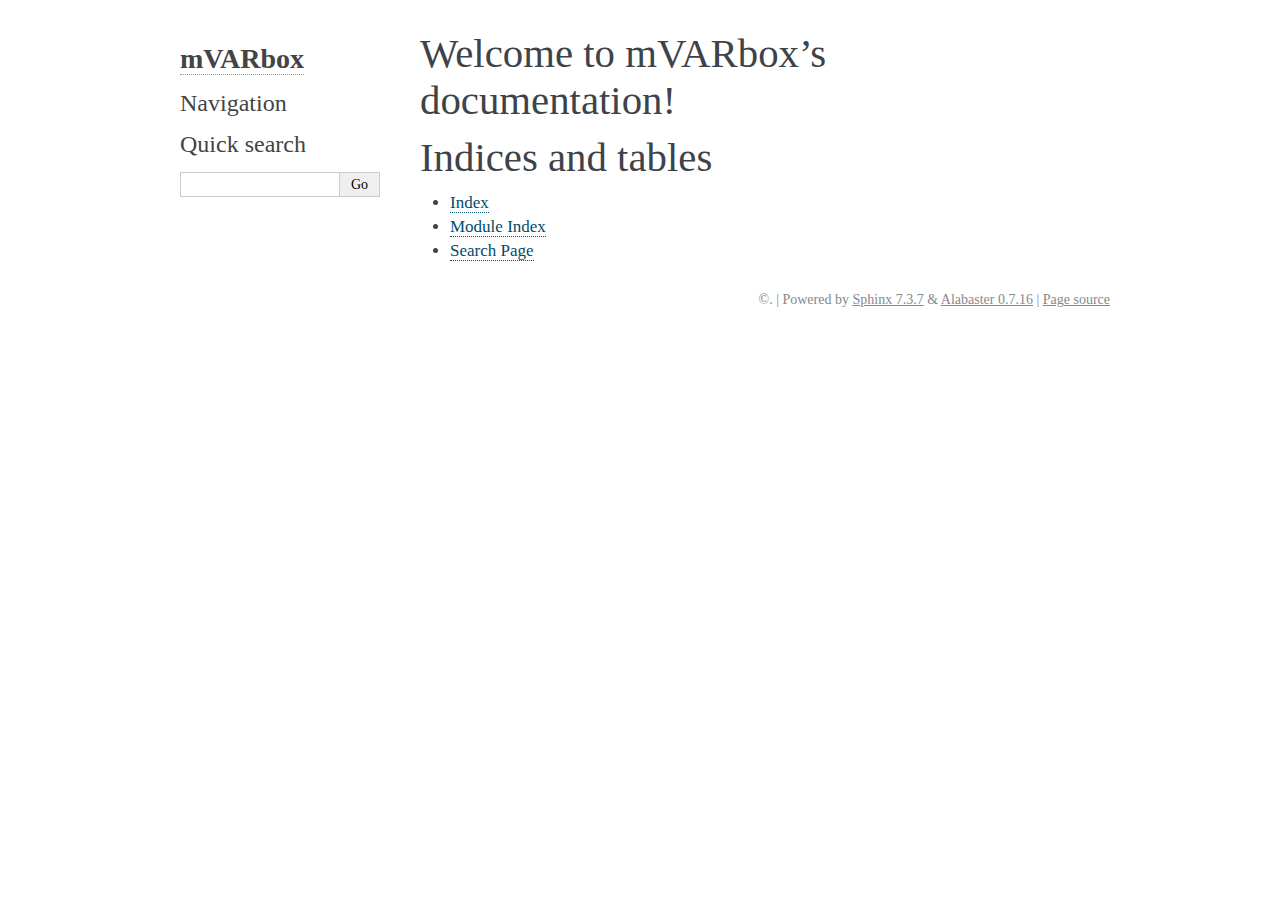
==== docs/_build/html/index.html @ 52d1da18 "adding readthedocs" ====
<!DOCTYPE html>

<html lang="en" data-content_root="./">
  <head>
    <meta charset="utf-8" />
    <meta name="viewport" content="width=device-width, initial-scale=1.0" /><meta name="viewport" content="width=device-width, initial-scale=1" />

    <title>Welcome to mVARbox’s documentation! &#8212; mVARbox  documentation</title>
    <link rel="stylesheet" type="text/css" href="_static/pygments.css?v=61cd365c" />
    <link rel="stylesheet" type="text/css" href="_static/alabaster.css?v=12dfc556" />
    <script src="_static/documentation_options.js?v=5929fcd5"></script>
    <script src="_static/doctools.js?v=9a2dae69"></script>
    <script src="_static/sphinx_highlight.js?v=dc90522c"></script>
    <link rel="index" title="Index" href="genindex.html" />
    <link rel="search" title="Search" href="search.html" />
   
  <link rel="stylesheet" href="_static/custom.css" type="text/css" />
  

  
  

  </head><body>
  

    <div class="document">
      <div class="documentwrapper">
        <div class="bodywrapper">
          

          <div class="body" role="main">
            
  <section id="welcome-to-mvarbox-s-documentation">
<h1>Welcome to mVARbox’s documentation!<a class="headerlink" href="#welcome-to-mvarbox-s-documentation" title="Link to this heading">¶</a></h1>
<div class="toctree-wrapper compound">
</div>
</section>
<section id="indices-and-tables">
<h1>Indices and tables<a class="headerlink" href="#indices-and-tables" title="Link to this heading">¶</a></h1>
<ul class="simple">
<li><p><a class="reference internal" href="genindex.html"><span class="std std-ref">Index</span></a></p></li>
<li><p><a class="reference internal" href="py-modindex.html"><span class="std std-ref">Module Index</span></a></p></li>
<li><p><a class="reference internal" href="search.html"><span class="std std-ref">Search Page</span></a></p></li>
</ul>
</section>


          </div>
          
        </div>
      </div>
      <div class="sphinxsidebar" role="navigation" aria-label="main navigation">
        <div class="sphinxsidebarwrapper">
<h1 class="logo"><a href="#">mVARbox</a></h1>








<h3>Navigation</h3>

<div class="relations">
<h3>Related Topics</h3>
<ul>
  <li><a href="#">Documentation overview</a><ul>
  </ul></li>
</ul>
</div>
<search id="searchbox" style="display: none" role="search">
  <h3 id="searchlabel">Quick search</h3>
    <div class="searchformwrapper">
    <form class="search" action="search.html" method="get">
      <input type="text" name="q" aria-labelledby="searchlabel" autocomplete="off" autocorrect="off" autocapitalize="off" spellcheck="false"/>
      <input type="submit" value="Go" />
    </form>
    </div>
</search>
<script>document.getElementById('searchbox').style.display = "block"</script>








        </div>
      </div>
      <div class="clearer"></div>
    </div>
    <div class="footer">
      &#169;.
      
      |
      Powered by <a href="https://www.sphinx-doc.org/">Sphinx 7.3.7</a>
      &amp; <a href="https://alabaster.readthedocs.io">Alabaster 0.7.16</a>
      
      |
      <a href="_sources/index.rst.txt"
          rel="nofollow">Page source</a>
    </div>

    

    
  </body>
</html>
---- docs/_build/html/_static/pygments.css ----
pre { line-height: 125%; }
td.linenos .normal { color: inherit; background-color: transparent; padding-left: 5px; padding-right: 5px; }
span.linenos { color: inherit; background-color: transparent; padding-left: 5px; padding-right: 5px; }
td.linenos .special { color: #000000; background-color: #ffffc0; padding-left: 5px; padding-right: 5px; }
span.linenos.special { color: #000000; background-color: #ffffc0; padding-left: 5px; padding-right: 5px; }
.highlight .hll { background-color: #ffffcc }
.highlight { background: #f8f8f8; }
.highlight .c { color: #8f5902; font-style: italic } /* Comment */
.highlight .err { color: #a40000; border: 1px solid #ef2929 } /* Error */
.highlight .g { color: #000000 } /* Generic */
.highlight .k { color: #004461; font-weight: bold } /* Keyword */
.highlight .l { color: #000000 } /* Literal */
.highlight .n { color: #000000 } /* Name */
.highlight .o { color: #582800 } /* Operator */
.highlight .x { color: #000000 } /* Other */
.highlight .p { color: #000000; font-weight: bold } /* Punctuation */
.highlight .ch { color: #8f5902; font-style: italic } /* Comment.Hashbang */
.highlight .cm { color: #8f5902; font-style: italic } /* Comment.Multiline */
.highlight .cp { color: #8f5902 } /* Comment.Preproc */
.highlight .cpf { color: #8f5902; font-style: italic } /* Comment.PreprocFile */
.highlight .c1 { color: #8f5902; font-style: italic } /* Comment.Single */
.highlight .cs { color: #8f5902; font-style: italic } /* Comment.Special */
.highlight .gd { color: #a40000 } /* Generic.Deleted */
.highlight .ge { color: #000000; font-style: italic } /* Generic.Emph */
.highlight .gr { color: #ef2929 } /* Generic.Error */
.highlight .gh { color: #000080; font-weight: bold } /* Generic.Heading */
.highlight .gi { color: #00A000 } /* Generic.Inserted */
.highlight .go { color: #888888 } /* Generic.Output */
.highlight .gp { color: #745334 } /* Generic.Prompt */
.highlight .gs { color: #000000; font-weight: bold } /* Generic.Strong */
.highlight .gu { color: #800080; font-weight: bold } /* Generic.Subheading */
.highlight .gt { color: #a40000; font-weight: bold } /* Generic.Traceback */
.highlight .kc { color: #004461; font-weight: bold } /* Keyword.Constant */
.highlight .kd { color: #004461; font-weight: bold } /* Keyword.Declaration */
.highlight .kn { color: #004461; font-weight: bold } /* Keyword.Namespace */
.highlight .kp { color: #004461; font-weight: bold } /* Keyword.Pseudo */
.highlight .kr { color: #004461; font-weight: bold } /* Keyword.Reserved */
.highlight .kt { color: #004461; font-weight: bold } /* Keyword.Type */
.highlight .ld { color: #000000 } /* Literal.Date */
.highlight .m { color: #990000 } /* Literal.Number */
.highlight .s { color: #4e9a06 } /* Literal.String */
.highlight .na { color: #c4a000 } /* Name.Attribute */
.highlight .nb { color: #004461 } /* Name.Builtin */
.highlight .nc { color: #000000 } /* Name.Class */
.highlight .no { color: #000000 } /* Name.Constant */
.highlight .nd { color: #888888 } /* Name.Decorator */
.highlight .ni { color: #ce5c00 } /* Name.Entity */
.highlight .ne { color: #cc0000; font-weight: bold } /* Name.Exception */
.highlight .nf { color: #000000 } /* Name.Function */
.highlight .nl { color: #f57900 } /* Name.Label */
.highlight .nn { color: #000000 } /* Name.Namespace */
.highlight .nx { color: #000000 } /* Name.Other */
.highlight .py { color: #000000 } /* Name.Property */
.highlight .nt { color: #004461; font-weight: bold } /* Name.Tag */
.highlight .nv { color: #000000 } /* Name.Variable */
.highlight .ow { color: #004461; font-weight: bold } /* Operator.Word */
.highlight .pm { color: #000000; font-weight: bold } /* Punctuation.Marker */
.highlight .w { color: #f8f8f8 } /* Text.Whitespace */
.highlight .mb { color: #990000 } /* Literal.Number.Bin */
.highlight .mf { color: #990000 } /* Literal.Number.Float */
.highlight .mh { color: #990000 } /* Literal.Number.Hex */
.highlight .mi { color: #990000 } /* Literal.Number.Integer */
.highlight .mo { color: #990000 } /* Literal.Number.Oct */
.highlight .sa { color: #4e9a06 } /* Literal.String.Affix */
.highlight .sb { color: #4e9a06 } /* Literal.String.Backtick */
.highlight .sc { color: #4e9a06 } /* Literal.String.Char */
.highlight .dl { color: #4e9a06 } /* Literal.String.Delimiter */
.highlight .sd { color: #8f5902; font-style: italic } /* Literal.String.Doc */
.highlight .s2 { color: #4e9a06 } /* Literal.String.Double */
.highlight .se { color: #4e9a06 } /* Literal.String.Escape */
.highlight .sh { color: #4e9a06 } /* Literal.String.Heredoc */
.highlight .si { color: #4e9a06 } /* Literal.String.Interpol */
.highlight .sx { color: #4e9a06 } /* Literal.String.Other */
.highlight .sr { color: #4e9a06 } /* Literal.String.Regex */
.highlight .s1 { color: #4e9a06 } /* Literal.String.Single */
.highlight .ss { color: #4e9a06 } /* Literal.String.Symbol */
.highlight .bp { color: #3465a4 } /* Name.Builtin.Pseudo */
.highlight .fm { color: #000000 } /* Name.Function.Magic */
.highlight .vc { color: #000000 } /* Name.Variable.Class */
.highlight .vg { color: #000000 } /* Name.Variable.Global */
.highlight .vi { color: #000000 } /* Name.Variable.Instance */
.highlight .vm { color: #000000 } /* Name.Variable.Magic */
.highlight .il { color: #990000 } /* Literal.Number.Integer.Long */
---- docs/_build/html/_static/alabaster.css ----
@import url("basic.css");

/* -- page layout ----------------------------------------------------------- */

body {
    font-family: Georgia, serif;
    font-size: 17px;
    background-color: #fff;
    color: #000;
    margin: 0;
    padding: 0;
}


div.document {
    width: 940px;
    margin: 30px auto 0 auto;
}

div.documentwrapper {
    float: left;
    width: 100%;
}

div.bodywrapper {
    margin: 0 0 0 220px;
}

div.sphinxsidebar {
    width: 220px;
    font-size: 14px;
    line-height: 1.5;
}

hr {
    border: 1px solid #B1B4B6;
}

div.body {
    background-color: #fff;
    color: #3E4349;
    padding: 0 30px 0 30px;
}

div.body > .section {
    text-align: left;
}

div.footer {
    width: 940px;
    margin: 20px auto 30px auto;
    font-size: 14px;
    color: #888;
    text-align: right;
}

div.footer a {
    color: #888;
}

p.caption {
    font-family: inherit;
    font-size: inherit;
}


div.relations {
    display: none;
}


div.sphinxsidebar {
    max-height: 100%;
    overflow-y: auto;
}

div.sphinxsidebar a {
    color: #444;
    text-decoration: none;
    border-bottom: 1px dotted #999;
}

div.sphinxsidebar a:hover {
    border-bottom: 1px solid #999;
}

div.sphinxsidebarwrapper {
    padding: 18px 10px;
}

div.sphinxsidebarwrapper p.logo {
    padding: 0;
    margin: -10px 0 0 0px;
    text-align: center;
}

div.sphinxsidebarwrapper h1.logo {
    margin-top: -10px;
    text-align: center;
    margin-bottom: 5px;
    text-align: left;
}

div.sphinxsidebarwrapper h1.logo-name {
    margin-top: 0px;
}

div.sphinxsidebarwrapper p.blurb {
    margin-top: 0;
    font-style: normal;
}

div.sphinxsidebar h3,
div.sphinxsidebar h4 {
    font-family: Georgia, serif;
    color: #444;
    font-size: 24px;
    font-weight: normal;
    margin: 0 0 5px 0;
    padding: 0;
}

div.sphinxsidebar h4 {
    font-size: 20px;
}

div.sphinxsidebar h3 a {
    color: #444;
}

div.sphinxsidebar p.logo a,
div.sphinxsidebar h3 a,
div.sphinxsidebar p.logo a:hover,
div.sphinxsidebar h3 a:hover {
    border: none;
}

div.sphinxsidebar p {
    color: #555;
    margin: 10px 0;
}

div.sphinxsidebar ul {
    margin: 10px 0;
    padding: 0;
    color: #000;
}

div.sphinxsidebar ul li.toctree-l1 > a {
    font-size: 120%;
}

div.sphinxsidebar ul li.toctree-l2 > a {
    font-size: 110%;
}

div.sphinxsidebar input {
    border: 1px solid #CCC;
    font-family: Georgia, serif;
    font-size: 1em;
}

div.sphinxsidebar #searchbox input[type="text"] {
    width: 160px;
}

div.sphinxsidebar .search > div {
    display: table-cell;
}

div.sphinxsidebar hr {
    border: none;
    height: 1px;
    color: #AAA;
    background: #AAA;

    text-align: left;
    margin-left: 0;
    width: 50%;
}

div.sphinxsidebar .badge {
    border-bottom: none;
}

div.sphinxsidebar .badge:hover {
    border-bottom: none;
}

/* To address an issue with donation coming after search */
div.sphinxsidebar h3.donation {
    margin-top: 10px;
}

/* -- body styles ----------------------------------------------------------- */

a {
    color: #004B6B;
    text-decoration: underline;
}

a:hover {
    color: #6D4100;
    text-decoration: underline;
}

div.body h1,
div.body h2,
div.body h3,
div.body h4,
div.body h5,
div.body h6 {
    font-family: Georgia, serif;
    font-weight: normal;
    margin: 30px 0px 10px 0px;
    padding: 0;
}

div.body h1 { margin-top: 0; padding-top: 0; font-size: 240%; }
div.body h2 { font-size: 180%; }
div.body h3 { font-size: 150%; }
div.body h4 { font-size: 130%; }
div.body h5 { font-size: 100%; }
div.body h6 { font-size: 100%; }

a.headerlink {
    color: #DDD;
    padding: 0 4px;
    text-decoration: none;
}

a.headerlink:hover {
    color: #444;
    background: #EAEAEA;
}

div.body p, div.body dd, div.body li {
    line-height: 1.4em;
}

div.admonition {
    margin: 20px 0px;
    padding: 10px 30px;
    background-color: #EEE;
    border: 1px solid #CCC;
}

div.admonition tt.xref, div.admonition code.xref, div.admonition a tt {
    background-color: #FBFBFB;
    border-bottom: 1px solid #fafafa;
}

div.admonition p.admonition-title {
    font-family: Georgia, serif;
    font-weight: normal;
    font-size: 24px;
    margin: 0 0 10px 0;
    padding: 0;
    line-height: 1;
}

div.admonition p.last {
    margin-bottom: 0;
}

div.highlight {
    background-color: #fff;
}

dt:target, .highlight {
    background: #FAF3E8;
}

div.warning {
    background-color: #FCC;
    border: 1px solid #FAA;
}

div.danger {
    background-color: #FCC;
    border: 1px solid #FAA;
    -moz-box-shadow: 2px 2px 4px #D52C2C;
    -webkit-box-shadow: 2px 2px 4px #D52C2C;
    box-shadow: 2px 2px 4px #D52C2C;
}

div.error {
    background-color: #FCC;
    border: 1px solid #FAA;
    -moz-box-shadow: 2px 2px 4px #D52C2C;
    -webkit-box-shadow: 2px 2px 4px #D52C2C;
    box-shadow: 2px 2px 4px #D52C2C;
}

div.caution {
    background-color: #FCC;
    border: 1px solid #FAA;
}

div.attention {
    background-color: #FCC;
    border: 1px solid #FAA;
}

div.important {
    background-color: #EEE;
    border: 1px solid #CCC;
}

div.note {
    background-color: #EEE;
    border: 1px solid #CCC;
}

div.tip {
    background-color: #EEE;
    border: 1px solid #CCC;
}

div.hint {
    background-color: #EEE;
    border: 1px solid #CCC;
}

div.seealso {
    background-color: #EEE;
    border: 1px solid #CCC;
}

div.topic {
    background-color: #EEE;
}

p.admonition-title {
    display: inline;
}

p.admonition-title:after {
    content: ":";
}

pre, tt, code {
    font-family: 'Consolas', 'Menlo', 'DejaVu Sans Mono', 'Bitstream Vera Sans Mono', monospace;
    font-size: 0.9em;
}

.hll {
    background-color: #FFC;
    margin: 0 -12px;
    padding: 0 12px;
    display: block;
}

img.screenshot {
}

tt.descname, tt.descclassname, code.descname, code.descclassname {
    font-size: 0.95em;
}

tt.descname, code.descname {
    padding-right: 0.08em;
}

img.screenshot {
    -moz-box-shadow: 2px 2px 4px #EEE;
    -webkit-box-shadow: 2px 2px 4px #EEE;
    box-shadow: 2px 2px 4px #EEE;
}

table.docutils {
    border: 1px solid #888;
    -moz-box-shadow: 2px 2px 4px #EEE;
    -webkit-box-shadow: 2px 2px 4px #EEE;
    box-shadow: 2px 2px 4px #EEE;
}

table.docutils td, table.docutils th {
    border: 1px solid #888;
    padding: 0.25em 0.7em;
}

table.field-list, table.footnote {
    border: none;
    -moz-box-shadow: none;
    -webkit-box-shadow: none;
    box-shadow: none;
}

table.footnote {
    margin: 15px 0;
    width: 100%;
    border: 1px solid #EEE;
    background: #FDFDFD;
    font-size: 0.9em;
}

table.footnote + table.footnote {
    margin-top: -15px;
    border-top: none;
}

table.field-list th {
    padding: 0 0.8em 0 0;
}

table.field-list td {
    padding: 0;
}

table.field-list p {
    margin-bottom: 0.8em;
}

/* Cloned from
 * https://github.com/sphinx-doc/sphinx/commit/ef60dbfce09286b20b7385333d63a60321784e68
 */
.field-name {
    -moz-hyphens: manual;
    -ms-hyphens: manual;
    -webkit-hyphens: manual;
    hyphens: manual;
}

table.footnote td.label {
    width: .1px;
    padding: 0.3em 0 0.3em 0.5em;
}

table.footnote td {
    padding: 0.3em 0.5em;
}

dl {
    margin-left: 0;
    margin-right: 0;
    margin-top: 0;
    padding: 0;
}

dl dd {
    margin-left: 30px;
}

blockquote {
    margin: 0 0 0 30px;
    padding: 0;
}

ul, ol {
    /* Matches the 30px from the narrow-screen "li > ul" selector below */
    margin: 10px 0 10px 30px;
    padding: 0;
}

pre {
    background: #EEE;
    padding: 7px 30px;
    margin: 15px 0px;
    line-height: 1.3em;
}

div.viewcode-block:target {
    background: #ffd;
}

dl pre, blockquote pre, li pre {
    margin-left: 0;
    padding-left: 30px;
}

tt, code {
    background-color: #ecf0f3;
    color: #222;
    /* padding: 1px 2px; */
}

tt.xref, code.xref, a tt {
    background-color: #FBFBFB;
    border-bottom: 1px solid #fff;
}

a.reference {
    text-decoration: none;
    border-bottom: 1px dotted #004B6B;
}

/* Don't put an underline on images */
a.image-reference, a.image-reference:hover {
    border-bottom: none;
}

a.reference:hover {
    border-bottom: 1px solid #6D4100;
}

a.footnote-reference {
    text-decoration: none;
    font-size: 0.7em;
    vertical-align: top;
    border-bottom: 1px dotted #004B6B;
}

a.footnote-reference:hover {
    border-bottom: 1px solid #6D4100;
}

a:hover tt, a:hover code {
    background: #EEE;
}


@media screen and (max-width: 870px) {

    div.sphinxsidebar {
    	display: none;
    }

    div.document {
       width: 100%;

    }

    div.documentwrapper {
    	margin-left: 0;
    	margin-top: 0;
    	margin-right: 0;
    	margin-bottom: 0;
    }

    div.bodywrapper {
    	margin-top: 0;
    	margin-right: 0;
    	margin-bottom: 0;
    	margin-left: 0;
    }

    ul {
    	margin-left: 0;
    }

	li > ul {
        /* Matches the 30px from the "ul, ol" selector above */
		margin-left: 30px;
	}

    .document {
    	width: auto;
    }

    .footer {
    	width: auto;
    }

    .bodywrapper {
    	margin: 0;
    }

    .footer {
    	width: auto;
    }

    .github {
        display: none;
    }



}



@media screen and (max-width: 875px) {

    body {
        margin: 0;
        padding: 20px 30px;
    }

    div.documentwrapper {
        float: none;
        background: #fff;
    }

    div.sphinxsidebar {
        display: block;
        float: none;
        width: 102.5%;
        margin: 50px -30px -20px -30px;
        padding: 10px 20px;
        background: #333;
        color: #FFF;
    }

    div.sphinxsidebar h3, div.sphinxsidebar h4, div.sphinxsidebar p,
    div.sphinxsidebar h3 a {
        color: #fff;
    }

    div.sphinxsidebar a {
        color: #AAA;
    }

    div.sphinxsidebar p.logo {
        display: none;
    }

    div.document {
        width: 100%;
        margin: 0;
    }

    div.footer {
        display: none;
    }

    div.bodywrapper {
        margin: 0;
    }

    div.body {
        min-height: 0;
        padding: 0;
    }

    .rtd_doc_footer {
        display: none;
    }

    .document {
        width: auto;
    }

    .footer {
        width: auto;
    }

    .footer {
        width: auto;
    }

    .github {
        display: none;
    }
}


/* misc. */

.revsys-inline {
    display: none!important;
}

/* Hide ugly table cell borders in ..bibliography:: directive output */
table.docutils.citation, table.docutils.citation td, table.docutils.citation th {
  border: none;
  /* Below needed in some edge cases; if not applied, bottom shadows appear */
  -moz-box-shadow: none;
  -webkit-box-shadow: none;
  box-shadow: none;
}


/* relbar */

.related {
    line-height: 30px;
    width: 100%;
    font-size: 0.9rem;
}

.related.top {
    border-bottom: 1px solid #EEE;
    margin-bottom: 20px;
}

.related.bottom {
    border-top: 1px solid #EEE;
}

.related ul {
    padding: 0;
    margin: 0;
    list-style: none;
}

.related li {
    display: inline;
}

nav#rellinks {
    float: right;
}

nav#rellinks li+li:before {
    content: "|";
}

nav#breadcrumbs li+li:before {
    content: "\00BB";
}

/* Hide certain items when printing */
@media print {
    div.related {
        display: none;
    }
}
---- docs/_build/html/_static/custom.css ----
/* This file intentionally left blank. */
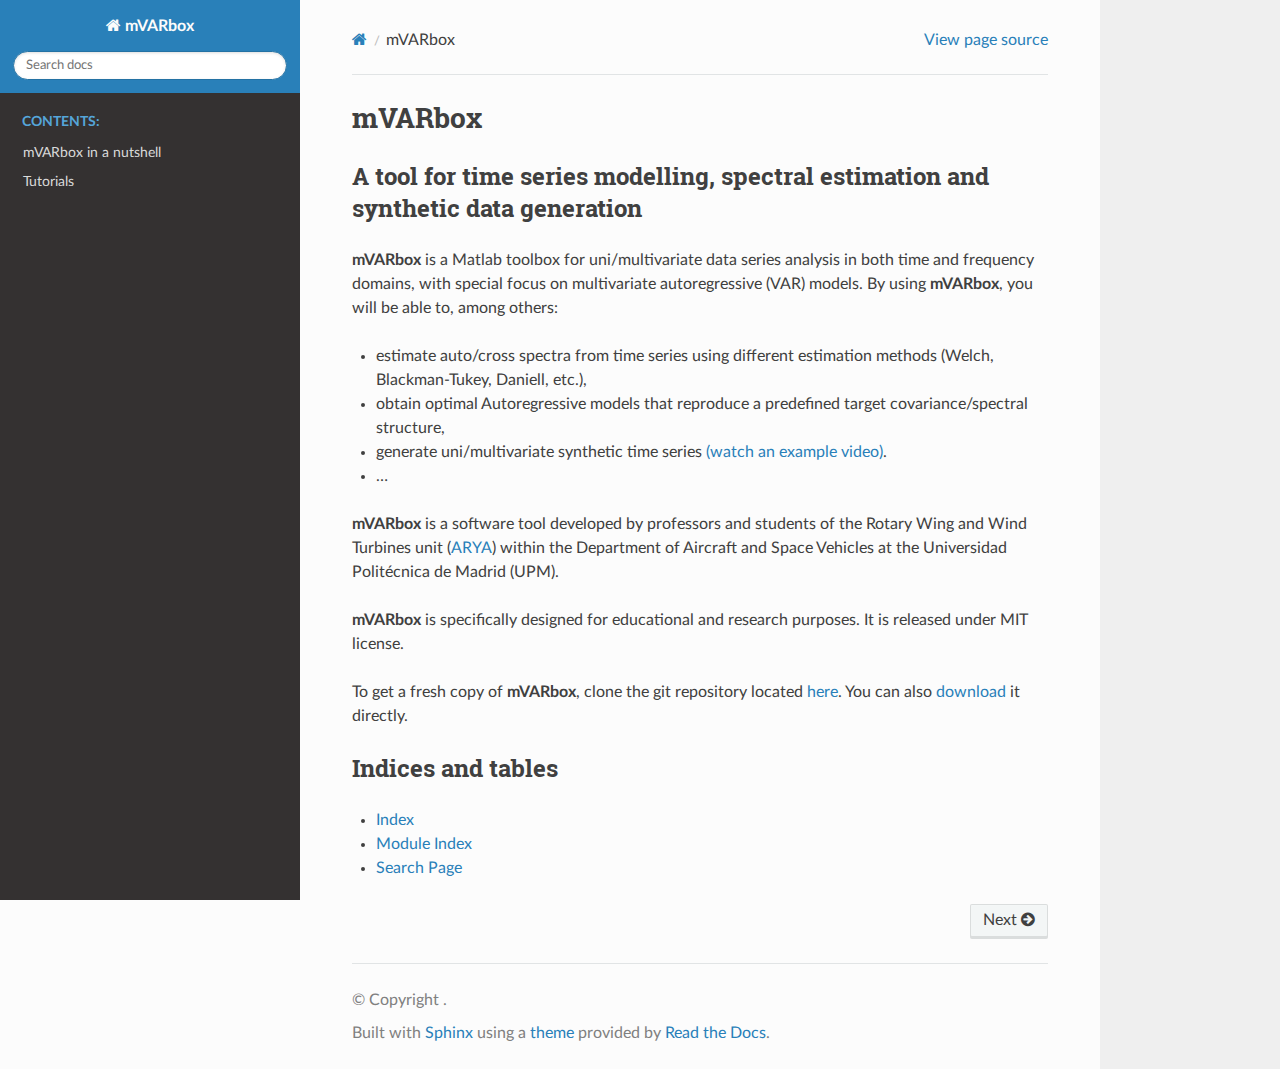
==== commit bacbdb9f: "working on readthedocs" ====
--- a/docs/_build/html/index.html
+++ b/docs/_build/html/index.html
@@ -1,110 +1,131 @@
 <!DOCTYPE html>
+<html class="writer-html5" lang="en" data-content_root="./">
+<head>
+  <meta charset="utf-8" /><meta name="viewport" content="width=device-width, initial-scale=1" />
 
-<html lang="en" data-content_root="./">
-  <head>
-    <meta charset="utf-8" />
-    <meta name="viewport" content="width=device-width, initial-scale=1.0" /><meta name="viewport" content="width=device-width, initial-scale=1" />
+  <meta name="viewport" content="width=device-width, initial-scale=1.0" />
+  <title>mVARbox &mdash; mVARbox  documentation</title>
+      <link rel="stylesheet" type="text/css" href="_static/pygments.css?v=92fd9be5" />
+      <link rel="stylesheet" type="text/css" href="_static/css/theme.css?v=19f00094" />
 
-    <title>Welcome to mVARbox’s documentation! &#8212; mVARbox  documentation</title>
-    <link rel="stylesheet" type="text/css" href="_static/pygments.css?v=61cd365c" />
-    <link rel="stylesheet" type="text/css" href="_static/alabaster.css?v=12dfc556" />
-    <script src="_static/documentation_options.js?v=5929fcd5"></script>
-    <script src="_static/doctools.js?v=9a2dae69"></script>
-    <script src="_static/sphinx_highlight.js?v=dc90522c"></script>
+  
+  <!--[if lt IE 9]>
+    <script src="_static/js/html5shiv.min.js"></script>
+  <![endif]-->
+  
+        <script src="_static/documentation_options.js?v=5929fcd5"></script>
+        <script src="_static/doctools.js?v=9a2dae69"></script>
+        <script src="_static/sphinx_highlight.js?v=dc90522c"></script>
+    <script src="_static/js/theme.js"></script>
     <link rel="index" title="Index" href="genindex.html" />
     <link rel="search" title="Search" href="search.html" />
-   
-  <link rel="stylesheet" href="_static/custom.css" type="text/css" />
-  
+    <link rel="next" title="mVARbox in a nutshell" href="nutshell.html" /> 
+</head>
 
-  
-  
+<body class="wy-body-for-nav"> 
+  <div class="wy-grid-for-nav">
+    <nav data-toggle="wy-nav-shift" class="wy-nav-side">
+      <div class="wy-side-scroll">
+        <div class="wy-side-nav-search" >
 
-  </head><body>
-  
+          
+          
+          <a href="#" class="icon icon-home">
+            mVARbox
+          </a>
+<div role="search">
+  <form id="rtd-search-form" class="wy-form" action="search.html" method="get">
+    <input type="text" name="q" placeholder="Search docs" aria-label="Search docs" />
+    <input type="hidden" name="check_keywords" value="yes" />
+    <input type="hidden" name="area" value="default" />
+  </form>
+</div>
+        </div><div class="wy-menu wy-menu-vertical" data-spy="affix" role="navigation" aria-label="Navigation menu">
+              <p class="caption" role="heading"><span class="caption-text">Contents:</span></p>
+<ul>
+<li class="toctree-l1"><a class="reference internal" href="nutshell.html">mVARbox in a nutshell</a></li>
+<li class="toctree-l1"><a class="reference internal" href="tutorials.html">Tutorials</a></li>
+</ul>
 
-    <div class="document">
-      <div class="documentwrapper">
-        <div class="bodywrapper">
-          
+        </div>
+      </div>
+    </nav>
 
-          <div class="body" role="main">
-            
-  <section id="welcome-to-mvarbox-s-documentation">
-<h1>Welcome to mVARbox’s documentation!<a class="headerlink" href="#welcome-to-mvarbox-s-documentation" title="Link to this heading">¶</a></h1>
+    <section data-toggle="wy-nav-shift" class="wy-nav-content-wrap"><nav class="wy-nav-top" aria-label="Mobile navigation menu" >
+          <i data-toggle="wy-nav-top" class="fa fa-bars"></i>
+          <a href="#">mVARbox</a>
+      </nav>
+
+      <div class="wy-nav-content">
+        <div class="rst-content">
+          <div role="navigation" aria-label="Page navigation">
+  <ul class="wy-breadcrumbs">
+      <li><a href="#" class="icon icon-home" aria-label="Home"></a></li>
+      <li class="breadcrumb-item active">mVARbox</li>
+      <li class="wy-breadcrumbs-aside">
+            <a href="_sources/index.rst.txt" rel="nofollow"> View page source</a>
+      </li>
+  </ul>
+  <hr/>
+</div>
+          <div role="main" class="document" itemscope="itemscope" itemtype="http://schema.org/Article">
+           <div itemprop="articleBody">
+             
+  <section id="mvarbox">
+<h1>mVARbox<a class="headerlink" href="#mvarbox" title="Link to this heading">¶</a></h1>
+<section id="a-tool-for-time-series-modelling-spectral-estimation-and-synthetic-data-generation">
+<h2>A tool for time series modelling, spectral estimation and synthetic data generation<a class="headerlink" href="#a-tool-for-time-series-modelling-spectral-estimation-and-synthetic-data-generation" title="Link to this heading">¶</a></h2>
+<p><strong>mVARbox</strong> is a Matlab toolbox for uni/multivariate data series analysis in both time and frequency domains, with special focus on multivariate autoregressive (VAR) models. By using <strong>mVARbox</strong>, you will be able to, among others:</p>
+<ul class="simple">
+<li><p>estimate auto/cross spectra from time series using different estimation methods (Welch, Blackman-Tukey, Daniell, etc.),</p></li>
+<li><p>obtain optimal Autoregressive models that reproduce a predefined target covariance/spectral structure,</p></li>
+<li><p>generate uni/multivariate synthetic time series <a class="reference external" href="http://arya.dave.upm.es/media/mVARbox_synthetic_wind_field.mp4">(watch an example video)</a>.</p></li>
+<li><p>…</p></li>
+</ul>
+<p><strong>mVARbox</strong> is a software tool developed by professors and students of the Rotary Wing and Wind Turbines unit (<a class="reference external" href="http://arya.dave.upm.es/05_software.html">ARYA</a>) within the Department of Aircraft and Space Vehicles at the Universidad Politécnica de Madrid (UPM).</p>
+<p><strong>mVARbox</strong> is specifically designed for educational and research purposes. It is released under MIT license.</p>
+<p>To get a fresh copy of <strong>mVARbox</strong>, clone the git repository located <a class="reference external" href="https://github.com/arya-upm/mVARbox">here</a>. You can also <a class="reference external" href="https://github.com/arya-upm/mVARbox/archive/refs/heads/main.zip">download</a> it directly.</p>
 <div class="toctree-wrapper compound">
 </div>
 </section>
 <section id="indices-and-tables">
-<h1>Indices and tables<a class="headerlink" href="#indices-and-tables" title="Link to this heading">¶</a></h1>
+<h2>Indices and tables<a class="headerlink" href="#indices-and-tables" title="Link to this heading">¶</a></h2>
 <ul class="simple">
 <li><p><a class="reference internal" href="genindex.html"><span class="std std-ref">Index</span></a></p></li>
 <li><p><a class="reference internal" href="py-modindex.html"><span class="std std-ref">Module Index</span></a></p></li>
 <li><p><a class="reference internal" href="search.html"><span class="std std-ref">Search Page</span></a></p></li>
 </ul>
 </section>
+</section>
 
 
+           </div>
           </div>
-          
+          <footer><div class="rst-footer-buttons" role="navigation" aria-label="Footer">
+        <a href="nutshell.html" class="btn btn-neutral float-right" title="mVARbox in a nutshell" accesskey="n" rel="next">Next <span class="fa fa-arrow-circle-right" aria-hidden="true"></span></a>
+    </div>
+
+  <hr/>
+
+  <div role="contentinfo">
+    <p>&#169; Copyright .</p>
+  </div>
+
+  Built with <a href="https://www.sphinx-doc.org/">Sphinx</a> using a
+    <a href="https://github.com/readthedocs/sphinx_rtd_theme">theme</a>
+    provided by <a href="https://readthedocs.org">Read the Docs</a>.
+   
+
+</footer>
         </div>
       </div>
-      <div class="sphinxsidebar" role="navigation" aria-label="main navigation">
-        <div class="sphinxsidebarwrapper">
-<h1 class="logo"><a href="#">mVARbox</a></h1>
+    </section>
+  </div>
+  <script>
+      jQuery(function () {
+          SphinxRtdTheme.Navigation.enable(true);
+      });
+  </script> 
 
-
-
-
-
-
-
-
-<h3>Navigation</h3>
-
-<div class="relations">
-<h3>Related Topics</h3>
-<ul>
-  <li><a href="#">Documentation overview</a><ul>
-  </ul></li>
-</ul>
-</div>
-<search id="searchbox" style="display: none" role="search">
-  <h3 id="searchlabel">Quick search</h3>
-    <div class="searchformwrapper">
-    <form class="search" action="search.html" method="get">
-      <input type="text" name="q" aria-labelledby="searchlabel" autocomplete="off" autocorrect="off" autocapitalize="off" spellcheck="false"/>
-      <input type="submit" value="Go" />
-    </form>
-    </div>
-</search>
-<script>document.getElementById('searchbox').style.display = "block"</script>
-
-
-
-
-
-
-
-
-        </div>
-      </div>
-      <div class="clearer"></div>
-    </div>
-    <div class="footer">
-      &#169;.
-      
-      |
-      Powered by <a href="https://www.sphinx-doc.org/">Sphinx 7.3.7</a>
-      &amp; <a href="https://alabaster.readthedocs.io">Alabaster 0.7.16</a>
-      
-      |
-      <a href="_sources/index.rst.txt"
-          rel="nofollow">Page source</a>
-    </div>
-
-    
-
-    
-  </body>
+</body>
 </html>--- a/docs/_build/html/_static/pygments.css
+++ b/docs/_build/html/_static/pygments.css
@@ -5,79 +5,70 @@
 span.linenos.special { color: #000000; background-color: #ffffc0; padding-left: 5px; padding-right: 5px; }
 .highlight .hll { background-color: #ffffcc }
 .highlight { background: #f8f8f8; }
-.highlight .c { color: #8f5902; font-style: italic } /* Comment */
-.highlight .err { color: #a40000; border: 1px solid #ef2929 } /* Error */
-.highlight .g { color: #000000 } /* Generic */
-.highlight .k { color: #004461; font-weight: bold } /* Keyword */
-.highlight .l { color: #000000 } /* Literal */
-.highlight .n { color: #000000 } /* Name */
-.highlight .o { color: #582800 } /* Operator */
-.highlight .x { color: #000000 } /* Other */
-.highlight .p { color: #000000; font-weight: bold } /* Punctuation */
-.highlight .ch { color: #8f5902; font-style: italic } /* Comment.Hashbang */
-.highlight .cm { color: #8f5902; font-style: italic } /* Comment.Multiline */
-.highlight .cp { color: #8f5902 } /* Comment.Preproc */
-.highlight .cpf { color: #8f5902; font-style: italic } /* Comment.PreprocFile */
-.highlight .c1 { color: #8f5902; font-style: italic } /* Comment.Single */
-.highlight .cs { color: #8f5902; font-style: italic } /* Comment.Special */
-.highlight .gd { color: #a40000 } /* Generic.Deleted */
-.highlight .ge { color: #000000; font-style: italic } /* Generic.Emph */
-.highlight .gr { color: #ef2929 } /* Generic.Error */
+.highlight .c { color: #3D7B7B; font-style: italic } /* Comment */
+.highlight .err { border: 1px solid #FF0000 } /* Error */
+.highlight .k { color: #008000; font-weight: bold } /* Keyword */
+.highlight .o { color: #666666 } /* Operator */
+.highlight .ch { color: #3D7B7B; font-style: italic } /* Comment.Hashbang */
+.highlight .cm { color: #3D7B7B; font-style: italic } /* Comment.Multiline */
+.highlight .cp { color: #9C6500 } /* Comment.Preproc */
+.highlight .cpf { color: #3D7B7B; font-style: italic } /* Comment.PreprocFile */
+.highlight .c1 { color: #3D7B7B; font-style: italic } /* Comment.Single */
+.highlight .cs { color: #3D7B7B; font-style: italic } /* Comment.Special */
+.highlight .gd { color: #A00000 } /* Generic.Deleted */
+.highlight .ge { font-style: italic } /* Generic.Emph */
+.highlight .gr { color: #E40000 } /* Generic.Error */
 .highlight .gh { color: #000080; font-weight: bold } /* Generic.Heading */
-.highlight .gi { color: #00A000 } /* Generic.Inserted */
-.highlight .go { color: #888888 } /* Generic.Output */
-.highlight .gp { color: #745334 } /* Generic.Prompt */
-.highlight .gs { color: #000000; font-weight: bold } /* Generic.Strong */
+.highlight .gi { color: #008400 } /* Generic.Inserted */
+.highlight .go { color: #717171 } /* Generic.Output */
+.highlight .gp { color: #000080; font-weight: bold } /* Generic.Prompt */
+.highlight .gs { font-weight: bold } /* Generic.Strong */
 .highlight .gu { color: #800080; font-weight: bold } /* Generic.Subheading */
-.highlight .gt { color: #a40000; font-weight: bold } /* Generic.Traceback */
-.highlight .kc { color: #004461; font-weight: bold } /* Keyword.Constant */
-.highlight .kd { color: #004461; font-weight: bold } /* Keyword.Declaration */
-.highlight .kn { color: #004461; font-weight: bold } /* Keyword.Namespace */
-.highlight .kp { color: #004461; font-weight: bold } /* Keyword.Pseudo */
-.highlight .kr { color: #004461; font-weight: bold } /* Keyword.Reserved */
-.highlight .kt { color: #004461; font-weight: bold } /* Keyword.Type */
-.highlight .ld { color: #000000 } /* Literal.Date */
-.highlight .m { color: #990000 } /* Literal.Number */
-.highlight .s { color: #4e9a06 } /* Literal.String */
-.highlight .na { color: #c4a000 } /* Name.Attribute */
-.highlight .nb { color: #004461 } /* Name.Builtin */
-.highlight .nc { color: #000000 } /* Name.Class */
-.highlight .no { color: #000000 } /* Name.Constant */
-.highlight .nd { color: #888888 } /* Name.Decorator */
-.highlight .ni { color: #ce5c00 } /* Name.Entity */
-.highlight .ne { color: #cc0000; font-weight: bold } /* Name.Exception */
-.highlight .nf { color: #000000 } /* Name.Function */
-.highlight .nl { color: #f57900 } /* Name.Label */
-.highlight .nn { color: #000000 } /* Name.Namespace */
-.highlight .nx { color: #000000 } /* Name.Other */
-.highlight .py { color: #000000 } /* Name.Property */
-.highlight .nt { color: #004461; font-weight: bold } /* Name.Tag */
-.highlight .nv { color: #000000 } /* Name.Variable */
-.highlight .ow { color: #004461; font-weight: bold } /* Operator.Word */
-.highlight .pm { color: #000000; font-weight: bold } /* Punctuation.Marker */
-.highlight .w { color: #f8f8f8 } /* Text.Whitespace */
-.highlight .mb { color: #990000 } /* Literal.Number.Bin */
-.highlight .mf { color: #990000 } /* Literal.Number.Float */
-.highlight .mh { color: #990000 } /* Literal.Number.Hex */
-.highlight .mi { color: #990000 } /* Literal.Number.Integer */
-.highlight .mo { color: #990000 } /* Literal.Number.Oct */
-.highlight .sa { color: #4e9a06 } /* Literal.String.Affix */
-.highlight .sb { color: #4e9a06 } /* Literal.String.Backtick */
-.highlight .sc { color: #4e9a06 } /* Literal.String.Char */
-.highlight .dl { color: #4e9a06 } /* Literal.String.Delimiter */
-.highlight .sd { color: #8f5902; font-style: italic } /* Literal.String.Doc */
-.highlight .s2 { color: #4e9a06 } /* Literal.String.Double */
-.highlight .se { color: #4e9a06 } /* Literal.String.Escape */
-.highlight .sh { color: #4e9a06 } /* Literal.String.Heredoc */
-.highlight .si { color: #4e9a06 } /* Literal.String.Interpol */
-.highlight .sx { color: #4e9a06 } /* Literal.String.Other */
-.highlight .sr { color: #4e9a06 } /* Literal.String.Regex */
-.highlight .s1 { color: #4e9a06 } /* Literal.String.Single */
-.highlight .ss { color: #4e9a06 } /* Literal.String.Symbol */
-.highlight .bp { color: #3465a4 } /* Name.Builtin.Pseudo */
-.highlight .fm { color: #000000 } /* Name.Function.Magic */
-.highlight .vc { color: #000000 } /* Name.Variable.Class */
-.highlight .vg { color: #000000 } /* Name.Variable.Global */
-.highlight .vi { color: #000000 } /* Name.Variable.Instance */
-.highlight .vm { color: #000000 } /* Name.Variable.Magic */
-.highlight .il { color: #990000 } /* Literal.Number.Integer.Long */+.highlight .gt { color: #0044DD } /* Generic.Traceback */
+.highlight .kc { color: #008000; font-weight: bold } /* Keyword.Constant */
+.highlight .kd { color: #008000; font-weight: bold } /* Keyword.Declaration */
+.highlight .kn { color: #008000; font-weight: bold } /* Keyword.Namespace */
+.highlight .kp { color: #008000 } /* Keyword.Pseudo */
+.highlight .kr { color: #008000; font-weight: bold } /* Keyword.Reserved */
+.highlight .kt { color: #B00040 } /* Keyword.Type */
+.highlight .m { color: #666666 } /* Literal.Number */
+.highlight .s { color: #BA2121 } /* Literal.String */
+.highlight .na { color: #687822 } /* Name.Attribute */
+.highlight .nb { color: #008000 } /* Name.Builtin */
+.highlight .nc { color: #0000FF; font-weight: bold } /* Name.Class */
+.highlight .no { color: #880000 } /* Name.Constant */
+.highlight .nd { color: #AA22FF } /* Name.Decorator */
+.highlight .ni { color: #717171; font-weight: bold } /* Name.Entity */
+.highlight .ne { color: #CB3F38; font-weight: bold } /* Name.Exception */
+.highlight .nf { color: #0000FF } /* Name.Function */
+.highlight .nl { color: #767600 } /* Name.Label */
+.highlight .nn { color: #0000FF; font-weight: bold } /* Name.Namespace */
+.highlight .nt { color: #008000; font-weight: bold } /* Name.Tag */
+.highlight .nv { color: #19177C } /* Name.Variable */
+.highlight .ow { color: #AA22FF; font-weight: bold } /* Operator.Word */
+.highlight .w { color: #bbbbbb } /* Text.Whitespace */
+.highlight .mb { color: #666666 } /* Literal.Number.Bin */
+.highlight .mf { color: #666666 } /* Literal.Number.Float */
+.highlight .mh { color: #666666 } /* Literal.Number.Hex */
+.highlight .mi { color: #666666 } /* Literal.Number.Integer */
+.highlight .mo { color: #666666 } /* Literal.Number.Oct */
+.highlight .sa { color: #BA2121 } /* Literal.String.Affix */
+.highlight .sb { color: #BA2121 } /* Literal.String.Backtick */
+.highlight .sc { color: #BA2121 } /* Literal.String.Char */
+.highlight .dl { color: #BA2121 } /* Literal.String.Delimiter */
+.highlight .sd { color: #BA2121; font-style: italic } /* Literal.String.Doc */
+.highlight .s2 { color: #BA2121 } /* Literal.String.Double */
+.highlight .se { color: #AA5D1F; font-weight: bold } /* Literal.String.Escape */
+.highlight .sh { color: #BA2121 } /* Literal.String.Heredoc */
+.highlight .si { color: #A45A77; font-weight: bold } /* Literal.String.Interpol */
+.highlight .sx { color: #008000 } /* Literal.String.Other */
+.highlight .sr { color: #A45A77 } /* Literal.String.Regex */
+.highlight .s1 { color: #BA2121 } /* Literal.String.Single */
+.highlight .ss { color: #19177C } /* Literal.String.Symbol */
+.highlight .bp { color: #008000 } /* Name.Builtin.Pseudo */
+.highlight .fm { color: #0000FF } /* Name.Function.Magic */
+.highlight .vc { color: #19177C } /* Name.Variable.Class */
+.highlight .vg { color: #19177C } /* Name.Variable.Global */
+.highlight .vi { color: #19177C } /* Name.Variable.Instance */
+.highlight .vm { color: #19177C } /* Name.Variable.Magic */
+.highlight .il { color: #666666 } /* Literal.Number.Integer.Long */--- a/docs/_build/html/_static/css/theme.css
+++ b/docs/_build/html/_static/css/theme.css
@@ -0,0 +1,4 @@
+html{box-sizing:border-box}*,:after,:before{box-sizing:inherit}article,aside,details,figcaption,figure,footer,header,hgroup,nav,section{display:block}audio,canvas,video{display:inline-block;*display:inline;*zoom:1}[hidden],audio:not([controls]){display:none}*{-webkit-box-sizing:border-box;-moz-box-sizing:border-box;box-sizing:border-box}html{font-size:100%;-webkit-text-size-adjust:100%;-ms-text-size-adjust:100%}body{margin:0}a:active,a:hover{outline:0}abbr[title]{border-bottom:1px dotted}b,strong{font-weight:700}blockquote{margin:0}dfn{font-style:italic}ins{background:#ff9;text-decoration:none}ins,mark{color:#000}mark{background:#ff0;font-style:italic;font-weight:700}.rst-content code,.rst-content tt,code,kbd,pre,samp{font-family:monospace,serif;_font-family:courier new,monospace;font-size:1em}pre{white-space:pre}q{quotes:none}q:after,q:before{content:"";content:none}small{font-size:85%}sub,sup{font-size:75%;line-height:0;position:relative;vertical-align:baseline}sup{top:-.5em}sub{bottom:-.25em}dl,ol,ul{margin:0;padding:0;list-style:none;list-style-image:none}li{list-style:none}dd{margin:0}img{border:0;-ms-interpolation-mode:bicubic;vertical-align:middle;max-width:100%}svg:not(:root){overflow:hidden}figure,form{margin:0}label{cursor:pointer}button,input,select,textarea{font-size:100%;margin:0;vertical-align:baseline;*vertical-align:middle}button,input{line-height:normal}button,input[type=button],input[type=reset],input[type=submit]{cursor:pointer;-webkit-appearance:button;*overflow:visible}button[disabled],input[disabled]{cursor:default}input[type=search]{-webkit-appearance:textfield;-moz-box-sizing:content-box;-webkit-box-sizing:content-box;box-sizing:content-box}textarea{resize:vertical}table{border-collapse:collapse;border-spacing:0}td{vertical-align:top}.chromeframe{margin:.2em 0;background:#ccc;color:#000;padding:.2em 0}.ir{display:block;border:0;text-indent:-999em;overflow:hidden;background-color:transparent;background-repeat:no-repeat;text-align:left;direction:ltr;*line-height:0}.ir br{display:none}.hidden{display:none!important;visibility:hidden}.visuallyhidden{border:0;clip:rect(0 0 0 0);height:1px;margin:-1px;overflow:hidden;padding:0;position:absolute;width:1px}.visuallyhidden.focusable:active,.visuallyhidden.focusable:focus{clip:auto;height:auto;margin:0;overflow:visible;position:static;width:auto}.invisible{visibility:hidden}.relative{position:relative}big,small{font-size:100%}@media print{body,html,section{background:none!important}*{box-shadow:none!important;text-shadow:none!important;filter:none!important;-ms-filter:none!important}a,a:visited{text-decoration:underline}.ir a:after,a[href^="#"]:after,a[href^="javascript:"]:after{content:""}blockquote,pre{page-break-inside:avoid}thead{display:table-header-group}img,tr{page-break-inside:avoid}img{max-width:100%!important}@page{margin:.5cm}.rst-content .toctree-wrapper>p.caption,h2,h3,p{orphans:3;widows:3}.rst-content .toctree-wrapper>p.caption,h2,h3{page-break-after:avoid}}.btn,.fa:before,.icon:before,.rst-content .admonition,.rst-content .admonition-title:before,.rst-content .admonition-todo,.rst-content .attention,.rst-content .caution,.rst-content .code-block-caption .headerlink:before,.rst-content .danger,.rst-content .eqno .headerlink:before,.rst-content .error,.rst-content .hint,.rst-content .important,.rst-content .note,.rst-content .seealso,.rst-content .tip,.rst-content .warning,.rst-content code.download span:first-child:before,.rst-content dl dt .headerlink:before,.rst-content h1 .headerlink:before,.rst-content h2 .headerlink:before,.rst-content h3 .headerlink:before,.rst-content h4 .headerlink:before,.rst-content h5 .headerlink:before,.rst-content h6 .headerlink:before,.rst-content p.caption .headerlink:before,.rst-content p .headerlink:before,.rst-content table>caption .headerlink:before,.rst-content tt.download span:first-child:before,.wy-alert,.wy-dropdown .caret:before,.wy-inline-validate.wy-inline-validate-danger .wy-input-context:before,.wy-inline-validate.wy-inline-validate-info .wy-input-context:before,.wy-inline-validate.wy-inline-validate-success .wy-input-context:before,.wy-inline-validate.wy-inline-validate-warning .wy-input-context:before,.wy-menu-vertical li.current>a button.toctree-expand:before,.wy-menu-vertical li.on a button.toctree-expand:before,.wy-menu-vertical li button.toctree-expand:before,input[type=color],input[type=date],input[type=datetime-local],input[type=datetime],input[type=email],input[type=month],input[type=number],input[type=password],input[type=search],input[type=tel],input[type=text],input[type=time],input[type=url],input[type=week],select,textarea{-webkit-font-smoothing:antialiased}.clearfix{*zoom:1}.clearfix:after,.clearfix:before{display:table;content:""}.clearfix:after{clear:both}/*!
+ *  Font Awesome 4.7.0 by @davegandy - http://fontawesome.io - @fontawesome
+ *  License - http://fontawesome.io/license (Font: SIL OFL 1.1, CSS: MIT License)
+ */@font-face{font-family:FontAwesome;src:url(fonts/fontawesome-webfont.eot?674f50d287a8c48dc19ba404d20fe713);src:url(fonts/fontawesome-webfont.eot?674f50d287a8c48dc19ba404d20fe713?#iefix&v=4.7.0) format("embedded-opentype"),url(fonts/fontawesome-webfont.woff2?af7ae505a9eed503f8b8e6982036873e) format("woff2"),url(fonts/fontawesome-webfont.woff?fee66e712a8a08eef5805a46892932ad) format("woff"),url(fonts/fontawesome-webfont.ttf?b06871f281fee6b241d60582ae9369b9) format("truetype"),url(fonts/fontawesome-webfont.svg?912ec66d7572ff821749319396470bde#fontawesomeregular) format("svg");font-weight:400;font-style:normal}.fa,.icon,.rst-content .admonition-title,.rst-content .code-block-caption .headerlink,.rst-content .eqno .headerlink,.rst-content code.download span:first-child,.rst-content dl dt .headerlink,.rst-content h1 .headerlink,.rst-content h2 .headerlink,.rst-content h3 .headerlink,.rst-content h4 .headerlink,.rst-content h5 .headerlink,.rst-content h6 .headerlink,.rst-content p.caption .headerlink,.rst-content p .headerlink,.rst-content table>caption .headerlink,.rst-content tt.download span:first-child,.wy-menu-vertical li.current>a button.toctree-expand,.wy-menu-vertical li.on a button.toctree-expand,.wy-menu-vertical li button.toctree-expand{display:inline-block;font:normal normal normal 14px/1 FontAwesome;font-size:inherit;text-rendering:auto;-webkit-font-smoothing:antialiased;-moz-osx-font-smoothing:grayscale}.fa-lg{font-size:1.33333em;line-height:.75em;vertical-align:-15%}.fa-2x{font-size:2em}.fa-3x{font-size:3em}.fa-4x{font-size:4em}.fa-5x{font-size:5em}.fa-fw{width:1.28571em;text-align:center}.fa-ul{padding-left:0;margin-left:2.14286em;list-style-type:none}.fa-ul>li{position:relative}.fa-li{position:absolute;left:-2.14286em;width:2.14286em;top:.14286em;text-align:center}.fa-li.fa-lg{left:-1.85714em}.fa-border{padding:.2em .25em .15em;border:.08em solid #eee;border-radius:.1em}.fa-pull-left{float:left}.fa-pull-right{float:right}.fa-pull-left.icon,.fa.fa-pull-left,.rst-content .code-block-caption .fa-pull-left.headerlink,.rst-content .eqno .fa-pull-left.headerlink,.rst-content .fa-pull-left.admonition-title,.rst-content code.download span.fa-pull-left:first-child,.rst-content dl dt .fa-pull-left.headerlink,.rst-content h1 .fa-pull-left.headerlink,.rst-content h2 .fa-pull-left.headerlink,.rst-content h3 .fa-pull-left.headerlink,.rst-content h4 .fa-pull-left.headerlink,.rst-content h5 .fa-pull-left.headerlink,.rst-content h6 .fa-pull-left.headerlink,.rst-content p .fa-pull-left.headerlink,.rst-content table>caption .fa-pull-left.headerlink,.rst-content tt.download span.fa-pull-left:first-child,.wy-menu-vertical li.current>a button.fa-pull-left.toctree-expand,.wy-menu-vertical li.on a button.fa-pull-left.toctree-expand,.wy-menu-vertical li button.fa-pull-left.toctree-expand{margin-right:.3em}.fa-pull-right.icon,.fa.fa-pull-right,.rst-content .code-block-caption .fa-pull-right.headerlink,.rst-content .eqno .fa-pull-right.headerlink,.rst-content .fa-pull-right.admonition-title,.rst-content code.download span.fa-pull-right:first-child,.rst-content dl dt .fa-pull-right.headerlink,.rst-content h1 .fa-pull-right.headerlink,.rst-content h2 .fa-pull-right.headerlink,.rst-content h3 .fa-pull-right.headerlink,.rst-content h4 .fa-pull-right.headerlink,.rst-content h5 .fa-pull-right.headerlink,.rst-content h6 .fa-pull-right.headerlink,.rst-content p .fa-pull-right.headerlink,.rst-content table>caption .fa-pull-right.headerlink,.rst-content tt.download span.fa-pull-right:first-child,.wy-menu-vertical li.current>a button.fa-pull-right.toctree-expand,.wy-menu-vertical li.on a button.fa-pull-right.toctree-expand,.wy-menu-vertical li button.fa-pull-right.toctree-expand{margin-left:.3em}.pull-right{float:right}.pull-left{float:left}.fa.pull-left,.pull-left.icon,.rst-content .code-block-caption .pull-left.headerlink,.rst-content .eqno .pull-left.headerlink,.rst-content .pull-left.admonition-title,.rst-content code.download span.pull-left:first-child,.rst-content dl dt .pull-left.headerlink,.rst-content h1 .pull-left.headerlink,.rst-content h2 .pull-left.headerlink,.rst-content h3 .pull-left.headerlink,.rst-content h4 .pull-left.headerlink,.rst-content h5 .pull-left.headerlink,.rst-content h6 .pull-left.headerlink,.rst-content p .pull-left.headerlink,.rst-content table>caption .pull-left.headerlink,.rst-content tt.download span.pull-left:first-child,.wy-menu-vertical li.current>a button.pull-left.toctree-expand,.wy-menu-vertical li.on a button.pull-left.toctree-expand,.wy-menu-vertical li button.pull-left.toctree-expand{margin-right:.3em}.fa.pull-right,.pull-right.icon,.rst-content .code-block-caption .pull-right.headerlink,.rst-content .eqno .pull-right.headerlink,.rst-content .pull-right.admonition-title,.rst-content code.download span.pull-right:first-child,.rst-content dl dt .pull-right.headerlink,.rst-content h1 .pull-right.headerlink,.rst-content h2 .pull-right.headerlink,.rst-content h3 .pull-right.headerlink,.rst-content h4 .pull-right.headerlink,.rst-content h5 .pull-right.headerlink,.rst-content h6 .pull-right.headerlink,.rst-content p .pull-right.headerlink,.rst-content table>caption .pull-right.headerlink,.rst-content tt.download span.pull-right:first-child,.wy-menu-vertical li.current>a button.pull-right.toctree-expand,.wy-menu-vertical li.on a button.pull-right.toctree-expand,.wy-menu-vertical li button.pull-right.toctree-expand{margin-left:.3em}.fa-spin{-webkit-animation:fa-spin 2s linear infinite;animation:fa-spin 2s linear infinite}.fa-pulse{-webkit-animation:fa-spin 1s steps(8) infinite;animation:fa-spin 1s steps(8) infinite}@-webkit-keyframes fa-spin{0%{-webkit-transform:rotate(0deg);transform:rotate(0deg)}to{-webkit-transform:rotate(359deg);transform:rotate(359deg)}}@keyframes fa-spin{0%{-webkit-transform:rotate(0deg);transform:rotate(0deg)}to{-webkit-transform:rotate(359deg);transform:rotate(359deg)}}.fa-rotate-90{-ms-filter:"progid:DXImageTransform.Microsoft.BasicImage(rotation=1)";-webkit-transform:rotate(90deg);-ms-transform:rotate(90deg);transform:rotate(90deg)}.fa-rotate-180{-ms-filter:"progid:DXImageTransform.Microsoft.BasicImage(rotation=2)";-webkit-transform:rotate(180deg);-ms-transform:rotate(180deg);transform:rotate(180deg)}.fa-rotate-270{-ms-filter:"progid:DXImageTransform.Microsoft.BasicImage(rotation=3)";-webkit-transform:rotate(270deg);-ms-transform:rotate(270deg);transform:rotate(270deg)}.fa-flip-horizontal{-ms-filter:"progid:DXImageTransform.Microsoft.BasicImage(rotation=0, mirror=1)";-webkit-transform:scaleX(-1);-ms-transform:scaleX(-1);transform:scaleX(-1)}.fa-flip-vertical{-ms-filter:"progid:DXImageTransform.Microsoft.BasicImage(rotation=2, mirror=1)";-webkit-transform:scaleY(-1);-ms-transform:scaleY(-1);transform:scaleY(-1)}:root .fa-flip-horizontal,:root .fa-flip-vertical,:root .fa-rotate-90,:root .fa-rotate-180,:root .fa-rotate-270{filter:none}.fa-stack{position:relative;display:inline-block;width:2em;height:2em;line-height:2em;vertical-align:middle}.fa-stack-1x,.fa-stack-2x{position:absolute;left:0;width:100%;text-align:center}.fa-stack-1x{line-height:inherit}.fa-stack-2x{font-size:2em}.fa-inverse{color:#fff}.fa-glass:before{content:""}.fa-music:before{content:""}.fa-search:before,.icon-search:before{content:""}.fa-envelope-o:before{content:""}.fa-heart:before{content:""}.fa-star:before{content:""}.fa-star-o:before{content:""}.fa-user:before{content:""}.fa-film:before{content:""}.fa-th-large:before{content:""}.fa-th:before{content:""}.fa-th-list:before{content:""}.fa-check:before{content:""}.fa-close:before,.fa-remove:before,.fa-times:before{content:""}.fa-search-plus:before{content:""}.fa-search-minus:before{content:""}.fa-power-off:before{content:""}.fa-signal:before{content:""}.fa-cog:before,.fa-gear:before{content:""}.fa-trash-o:before{content:""}.fa-home:before,.icon-home:before{content:""}.fa-file-o:before{content:""}.fa-clock-o:before{content:""}.fa-road:before{content:""}.fa-download:before,.rst-content code.download span:first-child:before,.rst-content tt.download span:first-child:before{content:""}.fa-arrow-circle-o-down:before{content:""}.fa-arrow-circle-o-up:before{content:""}.fa-inbox:before{content:""}.fa-play-circle-o:before{content:""}.fa-repeat:before,.fa-rotate-right:before{content:""}.fa-refresh:before{content:""}.fa-list-alt:before{content:""}.fa-lock:before{content:""}.fa-flag:before{content:""}.fa-headphones:before{content:""}.fa-volume-off:before{content:""}.fa-volume-down:before{content:""}.fa-volume-up:before{content:""}.fa-qrcode:before{content:""}.fa-barcode:before{content:""}.fa-tag:before{content:""}.fa-tags:before{content:""}.fa-book:before,.icon-book:before{content:""}.fa-bookmark:before{content:""}.fa-print:before{content:""}.fa-camera:before{content:""}.fa-font:before{content:""}.fa-bold:before{content:""}.fa-italic:before{content:""}.fa-text-height:before{content:""}.fa-text-width:before{content:""}.fa-align-left:before{content:""}.fa-align-center:before{content:""}.fa-align-right:before{content:""}.fa-align-justify:before{content:""}.fa-list:before{content:""}.fa-dedent:before,.fa-outdent:before{content:""}.fa-indent:before{content:""}.fa-video-camera:before{content:""}.fa-image:before,.fa-photo:before,.fa-picture-o:before{content:""}.fa-pencil:before{content:""}.fa-map-marker:before{content:""}.fa-adjust:before{content:""}.fa-tint:before{content:""}.fa-edit:before,.fa-pencil-square-o:before{content:""}.fa-share-square-o:before{content:""}.fa-check-square-o:before{content:""}.fa-arrows:before{content:""}.fa-step-backward:before{content:""}.fa-fast-backward:before{content:""}.fa-backward:before{content:""}.fa-play:before{content:""}.fa-pause:before{content:""}.fa-stop:before{content:""}.fa-forward:before{content:""}.fa-fast-forward:before{content:""}.fa-step-forward:before{content:""}.fa-eject:before{content:""}.fa-chevron-left:before{content:""}.fa-chevron-right:before{content:""}.fa-plus-circle:before{content:""}.fa-minus-circle:before{content:""}.fa-times-circle:before,.wy-inline-validate.wy-inline-validate-danger .wy-input-context:before{content:""}.fa-check-circle:before,.wy-inline-validate.wy-inline-validate-success .wy-input-context:before{content:""}.fa-question-circle:before{content:""}.fa-info-circle:before{content:""}.fa-crosshairs:before{content:""}.fa-times-circle-o:before{content:""}.fa-check-circle-o:before{content:""}.fa-ban:before{content:""}.fa-arrow-left:before{content:""}.fa-arrow-right:before{content:""}.fa-arrow-up:before{content:""}.fa-arrow-down:before{content:""}.fa-mail-forward:before,.fa-share:before{content:""}.fa-expand:before{content:""}.fa-compress:before{content:""}.fa-plus:before{content:""}.fa-minus:before{content:""}.fa-asterisk:before{content:""}.fa-exclamation-circle:before,.rst-content .admonition-title:before,.wy-inline-validate.wy-inline-validate-info .wy-input-context:before,.wy-inline-validate.wy-inline-validate-warning .wy-input-context:before{content:""}.fa-gift:before{content:""}.fa-leaf:before{content:""}.fa-fire:before,.icon-fire:before{content:""}.fa-eye:before{content:""}.fa-eye-slash:before{content:""}.fa-exclamation-triangle:before,.fa-warning:before{content:""}.fa-plane:before{content:""}.fa-calendar:before{content:""}.fa-random:before{content:""}.fa-comment:before{content:""}.fa-magnet:before{content:""}.fa-chevron-up:before{content:""}.fa-chevron-down:before{content:""}.fa-retweet:before{content:""}.fa-shopping-cart:before{content:""}.fa-folder:before{content:""}.fa-folder-open:before{content:""}.fa-arrows-v:before{content:""}.fa-arrows-h:before{content:""}.fa-bar-chart-o:before,.fa-bar-chart:before{content:""}.fa-twitter-square:before{content:""}.fa-facebook-square:before{content:""}.fa-camera-retro:before{content:""}.fa-key:before{content:""}.fa-cogs:before,.fa-gears:before{content:""}.fa-comments:before{content:""}.fa-thumbs-o-up:before{content:""}.fa-thumbs-o-down:before{content:""}.fa-star-half:before{content:""}.fa-heart-o:before{content:""}.fa-sign-out:before{content:""}.fa-linkedin-square:before{content:""}.fa-thumb-tack:before{content:""}.fa-external-link:before{content:""}.fa-sign-in:before{content:""}.fa-trophy:before{content:""}.fa-github-square:before{content:""}.fa-upload:before{content:""}.fa-lemon-o:before{content:""}.fa-phone:before{content:""}.fa-square-o:before{content:""}.fa-bookmark-o:before{content:""}.fa-phone-square:before{content:""}.fa-twitter:before{content:""}.fa-facebook-f:before,.fa-facebook:before{content:""}.fa-github:before,.icon-github:before{content:""}.fa-unlock:before{content:""}.fa-credit-card:before{content:""}.fa-feed:before,.fa-rss:before{content:""}.fa-hdd-o:before{content:""}.fa-bullhorn:before{content:""}.fa-bell:before{content:""}.fa-certificate:before{content:""}.fa-hand-o-right:before{content:""}.fa-hand-o-left:before{content:""}.fa-hand-o-up:before{content:""}.fa-hand-o-down:before{content:""}.fa-arrow-circle-left:before,.icon-circle-arrow-left:before{content:""}.fa-arrow-circle-right:before,.icon-circle-arrow-right:before{content:""}.fa-arrow-circle-up:before{content:""}.fa-arrow-circle-down:before{content:""}.fa-globe:before{content:""}.fa-wrench:before{content:""}.fa-tasks:before{content:""}.fa-filter:before{content:""}.fa-briefcase:before{content:""}.fa-arrows-alt:before{content:""}.fa-group:before,.fa-users:before{content:""}.fa-chain:before,.fa-link:before,.icon-link:before{content:""}.fa-cloud:before{content:""}.fa-flask:before{content:""}.fa-cut:before,.fa-scissors:before{content:""}.fa-copy:before,.fa-files-o:before{content:""}.fa-paperclip:before{content:""}.fa-floppy-o:before,.fa-save:before{content:""}.fa-square:before{content:""}.fa-bars:before,.fa-navicon:before,.fa-reorder:before{content:""}.fa-list-ul:before{content:""}.fa-list-ol:before{content:""}.fa-strikethrough:before{content:""}.fa-underline:before{content:""}.fa-table:before{content:""}.fa-magic:before{content:""}.fa-truck:before{content:""}.fa-pinterest:before{content:""}.fa-pinterest-square:before{content:""}.fa-google-plus-square:before{content:""}.fa-google-plus:before{content:""}.fa-money:before{content:""}.fa-caret-down:before,.icon-caret-down:before,.wy-dropdown .caret:before{content:""}.fa-caret-up:before{content:""}.fa-caret-left:before{content:""}.fa-caret-right:before{content:""}.fa-columns:before{content:""}.fa-sort:before,.fa-unsorted:before{content:""}.fa-sort-desc:before,.fa-sort-down:before{content:""}.fa-sort-asc:before,.fa-sort-up:before{content:""}.fa-envelope:before{content:""}.fa-linkedin:before{content:""}.fa-rotate-left:before,.fa-undo:before{content:""}.fa-gavel:before,.fa-legal:before{content:""}.fa-dashboard:before,.fa-tachometer:before{content:""}.fa-comment-o:before{content:""}.fa-comments-o:before{content:""}.fa-bolt:before,.fa-flash:before{content:""}.fa-sitemap:before{content:""}.fa-umbrella:before{content:""}.fa-clipboard:before,.fa-paste:before{content:""}.fa-lightbulb-o:before{content:""}.fa-exchange:before{content:""}.fa-cloud-download:before{content:""}.fa-cloud-upload:before{content:""}.fa-user-md:before{content:""}.fa-stethoscope:before{content:""}.fa-suitcase:before{content:""}.fa-bell-o:before{content:""}.fa-coffee:before{content:""}.fa-cutlery:before{content:""}.fa-file-text-o:before{content:""}.fa-building-o:before{content:""}.fa-hospital-o:before{content:""}.fa-ambulance:before{content:""}.fa-medkit:before{content:""}.fa-fighter-jet:before{content:""}.fa-beer:before{content:""}.fa-h-square:before{content:""}.fa-plus-square:before{content:""}.fa-angle-double-left:before{content:""}.fa-angle-double-right:before{content:""}.fa-angle-double-up:before{content:""}.fa-angle-double-down:before{content:""}.fa-angle-left:before{content:""}.fa-angle-right:before{content:""}.fa-angle-up:before{content:""}.fa-angle-down:before{content:""}.fa-desktop:before{content:""}.fa-laptop:before{content:""}.fa-tablet:before{content:""}.fa-mobile-phone:before,.fa-mobile:before{content:""}.fa-circle-o:before{content:""}.fa-quote-left:before{content:""}.fa-quote-right:before{content:""}.fa-spinner:before{content:""}.fa-circle:before{content:""}.fa-mail-reply:before,.fa-reply:before{content:""}.fa-github-alt:before{content:""}.fa-folder-o:before{content:""}.fa-folder-open-o:before{content:""}.fa-smile-o:before{content:""}.fa-frown-o:before{content:""}.fa-meh-o:before{content:""}.fa-gamepad:before{content:""}.fa-keyboard-o:before{content:""}.fa-flag-o:before{content:""}.fa-flag-checkered:before{content:""}.fa-terminal:before{content:""}.fa-code:before{content:""}.fa-mail-reply-all:before,.fa-reply-all:before{content:""}.fa-star-half-empty:before,.fa-star-half-full:before,.fa-star-half-o:before{content:""}.fa-location-arrow:before{content:""}.fa-crop:before{content:""}.fa-code-fork:before{content:""}.fa-chain-broken:before,.fa-unlink:before{content:""}.fa-question:before{content:""}.fa-info:before{content:""}.fa-exclamation:before{content:""}.fa-superscript:before{content:""}.fa-subscript:before{content:""}.fa-eraser:before{content:""}.fa-puzzle-piece:before{content:""}.fa-microphone:before{content:""}.fa-microphone-slash:before{content:""}.fa-shield:before{content:""}.fa-calendar-o:before{content:""}.fa-fire-extinguisher:before{content:""}.fa-rocket:before{content:""}.fa-maxcdn:before{content:""}.fa-chevron-circle-left:before{content:""}.fa-chevron-circle-right:before{content:""}.fa-chevron-circle-up:before{content:""}.fa-chevron-circle-down:before{content:""}.fa-html5:before{content:""}.fa-css3:before{content:""}.fa-anchor:before{content:""}.fa-unlock-alt:before{content:""}.fa-bullseye:before{content:""}.fa-ellipsis-h:before{content:""}.fa-ellipsis-v:before{content:""}.fa-rss-square:before{content:""}.fa-play-circle:before{content:""}.fa-ticket:before{content:""}.fa-minus-square:before{content:""}.fa-minus-square-o:before,.wy-menu-vertical li.current>a button.toctree-expand:before,.wy-menu-vertical li.on a button.toctree-expand:before{content:""}.fa-level-up:before{content:""}.fa-level-down:before{content:""}.fa-check-square:before{content:""}.fa-pencil-square:before{content:""}.fa-external-link-square:before{content:""}.fa-share-square:before{content:""}.fa-compass:before{content:""}.fa-caret-square-o-down:before,.fa-toggle-down:before{content:""}.fa-caret-square-o-up:before,.fa-toggle-up:before{content:""}.fa-caret-square-o-right:before,.fa-toggle-right:before{content:""}.fa-eur:before,.fa-euro:before{content:""}.fa-gbp:before{content:""}.fa-dollar:before,.fa-usd:before{content:""}.fa-inr:before,.fa-rupee:before{content:""}.fa-cny:before,.fa-jpy:before,.fa-rmb:before,.fa-yen:before{content:""}.fa-rouble:before,.fa-rub:before,.fa-ruble:before{content:""}.fa-krw:before,.fa-won:before{content:""}.fa-bitcoin:before,.fa-btc:before{content:""}.fa-file:before{content:""}.fa-file-text:before{content:""}.fa-sort-alpha-asc:before{content:""}.fa-sort-alpha-desc:before{content:""}.fa-sort-amount-asc:before{content:""}.fa-sort-amount-desc:before{content:""}.fa-sort-numeric-asc:before{content:""}.fa-sort-numeric-desc:before{content:""}.fa-thumbs-up:before{content:""}.fa-thumbs-down:before{content:""}.fa-youtube-square:before{content:""}.fa-youtube:before{content:""}.fa-xing:before{content:""}.fa-xing-square:before{content:""}.fa-youtube-play:before{content:""}.fa-dropbox:before{content:""}.fa-stack-overflow:before{content:""}.fa-instagram:before{content:""}.fa-flickr:before{content:""}.fa-adn:before{content:""}.fa-bitbucket:before,.icon-bitbucket:before{content:""}.fa-bitbucket-square:before{content:""}.fa-tumblr:before{content:""}.fa-tumblr-square:before{content:""}.fa-long-arrow-down:before{content:""}.fa-long-arrow-up:before{content:""}.fa-long-arrow-left:before{content:""}.fa-long-arrow-right:before{content:""}.fa-apple:before{content:""}.fa-windows:before{content:""}.fa-android:before{content:""}.fa-linux:before{content:""}.fa-dribbble:before{content:""}.fa-skype:before{content:""}.fa-foursquare:before{content:""}.fa-trello:before{content:""}.fa-female:before{content:""}.fa-male:before{content:""}.fa-gittip:before,.fa-gratipay:before{content:""}.fa-sun-o:before{content:""}.fa-moon-o:before{content:""}.fa-archive:before{content:""}.fa-bug:before{content:""}.fa-vk:before{content:""}.fa-weibo:before{content:""}.fa-renren:before{content:""}.fa-pagelines:before{content:""}.fa-stack-exchange:before{content:""}.fa-arrow-circle-o-right:before{content:""}.fa-arrow-circle-o-left:before{content:""}.fa-caret-square-o-left:before,.fa-toggle-left:before{content:""}.fa-dot-circle-o:before{content:""}.fa-wheelchair:before{content:""}.fa-vimeo-square:before{content:""}.fa-try:before,.fa-turkish-lira:before{content:""}.fa-plus-square-o:before,.wy-menu-vertical li button.toctree-expand:before{content:""}.fa-space-shuttle:before{content:""}.fa-slack:before{content:""}.fa-envelope-square:before{content:""}.fa-wordpress:before{content:""}.fa-openid:before{content:""}.fa-bank:before,.fa-institution:before,.fa-university:before{content:""}.fa-graduation-cap:before,.fa-mortar-board:before{content:""}.fa-yahoo:before{content:""}.fa-google:before{content:""}.fa-reddit:before{content:""}.fa-reddit-square:before{content:""}.fa-stumbleupon-circle:before{content:""}.fa-stumbleupon:before{content:""}.fa-delicious:before{content:""}.fa-digg:before{content:""}.fa-pied-piper-pp:before{content:""}.fa-pied-piper-alt:before{content:""}.fa-drupal:before{content:""}.fa-joomla:before{content:""}.fa-language:before{content:""}.fa-fax:before{content:""}.fa-building:before{content:""}.fa-child:before{content:""}.fa-paw:before{content:""}.fa-spoon:before{content:""}.fa-cube:before{content:""}.fa-cubes:before{content:""}.fa-behance:before{content:""}.fa-behance-square:before{content:""}.fa-steam:before{content:""}.fa-steam-square:before{content:""}.fa-recycle:before{content:""}.fa-automobile:before,.fa-car:before{content:""}.fa-cab:before,.fa-taxi:before{content:""}.fa-tree:before{content:""}.fa-spotify:before{content:""}.fa-deviantart:before{content:""}.fa-soundcloud:before{content:""}.fa-database:before{content:""}.fa-file-pdf-o:before{content:""}.fa-file-word-o:before{content:""}.fa-file-excel-o:before{content:""}.fa-file-powerpoint-o:before{content:""}.fa-file-image-o:before,.fa-file-photo-o:before,.fa-file-picture-o:before{content:""}.fa-file-archive-o:before,.fa-file-zip-o:before{content:""}.fa-file-audio-o:before,.fa-file-sound-o:before{content:""}.fa-file-movie-o:before,.fa-file-video-o:before{content:""}.fa-file-code-o:before{content:""}.fa-vine:before{content:""}.fa-codepen:before{content:""}.fa-jsfiddle:before{content:""}.fa-life-bouy:before,.fa-life-buoy:before,.fa-life-ring:before,.fa-life-saver:before,.fa-support:before{content:""}.fa-circle-o-notch:before{content:""}.fa-ra:before,.fa-rebel:before,.fa-resistance:before{content:""}.fa-empire:before,.fa-ge:before{content:""}.fa-git-square:before{content:""}.fa-git:before{content:""}.fa-hacker-news:before,.fa-y-combinator-square:before,.fa-yc-square:before{content:""}.fa-tencent-weibo:before{content:""}.fa-qq:before{content:""}.fa-wechat:before,.fa-weixin:before{content:""}.fa-paper-plane:before,.fa-send:before{content:""}.fa-paper-plane-o:before,.fa-send-o:before{content:""}.fa-history:before{content:""}.fa-circle-thin:before{content:""}.fa-header:before{content:""}.fa-paragraph:before{content:""}.fa-sliders:before{content:""}.fa-share-alt:before{content:""}.fa-share-alt-square:before{content:""}.fa-bomb:before{content:""}.fa-futbol-o:before,.fa-soccer-ball-o:before{content:""}.fa-tty:before{content:""}.fa-binoculars:before{content:""}.fa-plug:before{content:""}.fa-slideshare:before{content:""}.fa-twitch:before{content:""}.fa-yelp:before{content:""}.fa-newspaper-o:before{content:""}.fa-wifi:before{content:""}.fa-calculator:before{content:""}.fa-paypal:before{content:""}.fa-google-wallet:before{content:""}.fa-cc-visa:before{content:""}.fa-cc-mastercard:before{content:""}.fa-cc-discover:before{content:""}.fa-cc-amex:before{content:""}.fa-cc-paypal:before{content:""}.fa-cc-stripe:before{content:""}.fa-bell-slash:before{content:""}.fa-bell-slash-o:before{content:""}.fa-trash:before{content:""}.fa-copyright:before{content:""}.fa-at:before{content:""}.fa-eyedropper:before{content:""}.fa-paint-brush:before{content:""}.fa-birthday-cake:before{content:""}.fa-area-chart:before{content:""}.fa-pie-chart:before{content:""}.fa-line-chart:before{content:""}.fa-lastfm:before{content:""}.fa-lastfm-square:before{content:""}.fa-toggle-off:before{content:""}.fa-toggle-on:before{content:""}.fa-bicycle:before{content:""}.fa-bus:before{content:""}.fa-ioxhost:before{content:""}.fa-angellist:before{content:""}.fa-cc:before{content:""}.fa-ils:before,.fa-shekel:before,.fa-sheqel:before{content:""}.fa-meanpath:before{content:""}.fa-buysellads:before{content:""}.fa-connectdevelop:before{content:""}.fa-dashcube:before{content:""}.fa-forumbee:before{content:""}.fa-leanpub:before{content:""}.fa-sellsy:before{content:""}.fa-shirtsinbulk:before{content:""}.fa-simplybuilt:before{content:""}.fa-skyatlas:before{content:""}.fa-cart-plus:before{content:""}.fa-cart-arrow-down:before{content:""}.fa-diamond:before{content:""}.fa-ship:before{content:""}.fa-user-secret:before{content:""}.fa-motorcycle:before{content:""}.fa-street-view:before{content:""}.fa-heartbeat:before{content:""}.fa-venus:before{content:""}.fa-mars:before{content:""}.fa-mercury:before{content:""}.fa-intersex:before,.fa-transgender:before{content:""}.fa-transgender-alt:before{content:""}.fa-venus-double:before{content:""}.fa-mars-double:before{content:""}.fa-venus-mars:before{content:""}.fa-mars-stroke:before{content:""}.fa-mars-stroke-v:before{content:""}.fa-mars-stroke-h:before{content:""}.fa-neuter:before{content:""}.fa-genderless:before{content:""}.fa-facebook-official:before{content:""}.fa-pinterest-p:before{content:""}.fa-whatsapp:before{content:""}.fa-server:before{content:""}.fa-user-plus:before{content:""}.fa-user-times:before{content:""}.fa-bed:before,.fa-hotel:before{content:""}.fa-viacoin:before{content:""}.fa-train:before{content:""}.fa-subway:before{content:""}.fa-medium:before{content:""}.fa-y-combinator:before,.fa-yc:before{content:""}.fa-optin-monster:before{content:""}.fa-opencart:before{content:""}.fa-expeditedssl:before{content:""}.fa-battery-4:before,.fa-battery-full:before,.fa-battery:before{content:""}.fa-battery-3:before,.fa-battery-three-quarters:before{content:""}.fa-battery-2:before,.fa-battery-half:before{content:""}.fa-battery-1:before,.fa-battery-quarter:before{content:""}.fa-battery-0:before,.fa-battery-empty:before{content:""}.fa-mouse-pointer:before{content:""}.fa-i-cursor:before{content:""}.fa-object-group:before{content:""}.fa-object-ungroup:before{content:""}.fa-sticky-note:before{content:""}.fa-sticky-note-o:before{content:""}.fa-cc-jcb:before{content:""}.fa-cc-diners-club:before{content:""}.fa-clone:before{content:""}.fa-balance-scale:before{content:""}.fa-hourglass-o:before{content:""}.fa-hourglass-1:before,.fa-hourglass-start:before{content:""}.fa-hourglass-2:before,.fa-hourglass-half:before{content:""}.fa-hourglass-3:before,.fa-hourglass-end:before{content:""}.fa-hourglass:before{content:""}.fa-hand-grab-o:before,.fa-hand-rock-o:before{content:""}.fa-hand-paper-o:before,.fa-hand-stop-o:before{content:""}.fa-hand-scissors-o:before{content:""}.fa-hand-lizard-o:before{content:""}.fa-hand-spock-o:before{content:""}.fa-hand-pointer-o:before{content:""}.fa-hand-peace-o:before{content:""}.fa-trademark:before{content:""}.fa-registered:before{content:""}.fa-creative-commons:before{content:""}.fa-gg:before{content:""}.fa-gg-circle:before{content:""}.fa-tripadvisor:before{content:""}.fa-odnoklassniki:before{content:""}.fa-odnoklassniki-square:before{content:""}.fa-get-pocket:before{content:""}.fa-wikipedia-w:before{content:""}.fa-safari:before{content:""}.fa-chrome:before{content:""}.fa-firefox:before{content:""}.fa-opera:before{content:""}.fa-internet-explorer:before{content:""}.fa-television:before,.fa-tv:before{content:""}.fa-contao:before{content:""}.fa-500px:before{content:""}.fa-amazon:before{content:""}.fa-calendar-plus-o:before{content:""}.fa-calendar-minus-o:before{content:""}.fa-calendar-times-o:before{content:""}.fa-calendar-check-o:before{content:""}.fa-industry:before{content:""}.fa-map-pin:before{content:""}.fa-map-signs:before{content:""}.fa-map-o:before{content:""}.fa-map:before{content:""}.fa-commenting:before{content:""}.fa-commenting-o:before{content:""}.fa-houzz:before{content:""}.fa-vimeo:before{content:""}.fa-black-tie:before{content:""}.fa-fonticons:before{content:""}.fa-reddit-alien:before{content:""}.fa-edge:before{content:""}.fa-credit-card-alt:before{content:""}.fa-codiepie:before{content:""}.fa-modx:before{content:""}.fa-fort-awesome:before{content:""}.fa-usb:before{content:""}.fa-product-hunt:before{content:""}.fa-mixcloud:before{content:""}.fa-scribd:before{content:""}.fa-pause-circle:before{content:""}.fa-pause-circle-o:before{content:""}.fa-stop-circle:before{content:""}.fa-stop-circle-o:before{content:""}.fa-shopping-bag:before{content:""}.fa-shopping-basket:before{content:""}.fa-hashtag:before{content:""}.fa-bluetooth:before{content:""}.fa-bluetooth-b:before{content:""}.fa-percent:before{content:""}.fa-gitlab:before,.icon-gitlab:before{content:""}.fa-wpbeginner:before{content:""}.fa-wpforms:before{content:""}.fa-envira:before{content:""}.fa-universal-access:before{content:""}.fa-wheelchair-alt:before{content:""}.fa-question-circle-o:before{content:""}.fa-blind:before{content:""}.fa-audio-description:before{content:""}.fa-volume-control-phone:before{content:""}.fa-braille:before{content:""}.fa-assistive-listening-systems:before{content:""}.fa-american-sign-language-interpreting:before,.fa-asl-interpreting:before{content:""}.fa-deaf:before,.fa-deafness:before,.fa-hard-of-hearing:before{content:""}.fa-glide:before{content:""}.fa-glide-g:before{content:""}.fa-sign-language:before,.fa-signing:before{content:""}.fa-low-vision:before{content:""}.fa-viadeo:before{content:""}.fa-viadeo-square:before{content:""}.fa-snapchat:before{content:""}.fa-snapchat-ghost:before{content:""}.fa-snapchat-square:before{content:""}.fa-pied-piper:before{content:""}.fa-first-order:before{content:""}.fa-yoast:before{content:""}.fa-themeisle:before{content:""}.fa-google-plus-circle:before,.fa-google-plus-official:before{content:""}.fa-fa:before,.fa-font-awesome:before{content:""}.fa-handshake-o:before{content:""}.fa-envelope-open:before{content:""}.fa-envelope-open-o:before{content:""}.fa-linode:before{content:""}.fa-address-book:before{content:""}.fa-address-book-o:before{content:""}.fa-address-card:before,.fa-vcard:before{content:""}.fa-address-card-o:before,.fa-vcard-o:before{content:""}.fa-user-circle:before{content:""}.fa-user-circle-o:before{content:""}.fa-user-o:before{content:""}.fa-id-badge:before{content:""}.fa-drivers-license:before,.fa-id-card:before{content:""}.fa-drivers-license-o:before,.fa-id-card-o:before{content:""}.fa-quora:before{content:""}.fa-free-code-camp:before{content:""}.fa-telegram:before{content:""}.fa-thermometer-4:before,.fa-thermometer-full:before,.fa-thermometer:before{content:""}.fa-thermometer-3:before,.fa-thermometer-three-quarters:before{content:""}.fa-thermometer-2:before,.fa-thermometer-half:before{content:""}.fa-thermometer-1:before,.fa-thermometer-quarter:before{content:""}.fa-thermometer-0:before,.fa-thermometer-empty:before{content:""}.fa-shower:before{content:""}.fa-bath:before,.fa-bathtub:before,.fa-s15:before{content:""}.fa-podcast:before{content:""}.fa-window-maximize:before{content:""}.fa-window-minimize:before{content:""}.fa-window-restore:before{content:""}.fa-times-rectangle:before,.fa-window-close:before{content:""}.fa-times-rectangle-o:before,.fa-window-close-o:before{content:""}.fa-bandcamp:before{content:""}.fa-grav:before{content:""}.fa-etsy:before{content:""}.fa-imdb:before{content:""}.fa-ravelry:before{content:""}.fa-eercast:before{content:""}.fa-microchip:before{content:""}.fa-snowflake-o:before{content:""}.fa-superpowers:before{content:""}.fa-wpexplorer:before{content:""}.fa-meetup:before{content:""}.sr-only{position:absolute;width:1px;height:1px;padding:0;margin:-1px;overflow:hidden;clip:rect(0,0,0,0);border:0}.sr-only-focusable:active,.sr-only-focusable:focus{position:static;width:auto;height:auto;margin:0;overflow:visible;clip:auto}.fa,.icon,.rst-content .admonition-title,.rst-content .code-block-caption .headerlink,.rst-content .eqno .headerlink,.rst-content code.download span:first-child,.rst-content dl dt .headerlink,.rst-content h1 .headerlink,.rst-content h2 .headerlink,.rst-content h3 .headerlink,.rst-content h4 .headerlink,.rst-content h5 .headerlink,.rst-content h6 .headerlink,.rst-content p.caption .headerlink,.rst-content p .headerlink,.rst-content table>caption .headerlink,.rst-content tt.download span:first-child,.wy-dropdown .caret,.wy-inline-validate.wy-inline-validate-danger .wy-input-context,.wy-inline-validate.wy-inline-validate-info .wy-input-context,.wy-inline-validate.wy-inline-validate-success .wy-input-context,.wy-inline-validate.wy-inline-validate-warning .wy-input-context,.wy-menu-vertical li.current>a button.toctree-expand,.wy-menu-vertical li.on a button.toctree-expand,.wy-menu-vertical li button.toctree-expand{font-family:inherit}.fa:before,.icon:before,.rst-content .admonition-title:before,.rst-content .code-block-caption .headerlink:before,.rst-content .eqno .headerlink:before,.rst-content code.download span:first-child:before,.rst-content dl dt .headerlink:before,.rst-content h1 .headerlink:before,.rst-content h2 .headerlink:before,.rst-content h3 .headerlink:before,.rst-content h4 .headerlink:before,.rst-content h5 .headerlink:before,.rst-content h6 .headerlink:before,.rst-content p.caption .headerlink:before,.rst-content p .headerlink:before,.rst-content table>caption .headerlink:before,.rst-content tt.download span:first-child:before,.wy-dropdown .caret:before,.wy-inline-validate.wy-inline-validate-danger .wy-input-context:before,.wy-inline-validate.wy-inline-validate-info .wy-input-context:before,.wy-inline-validate.wy-inline-validate-success .wy-input-context:before,.wy-inline-validate.wy-inline-validate-warning .wy-input-context:before,.wy-menu-vertical li.current>a button.toctree-expand:before,.wy-menu-vertical li.on a button.toctree-expand:before,.wy-menu-vertical li button.toctree-expand:before{font-family:FontAwesome;display:inline-block;font-style:normal;font-weight:400;line-height:1;text-decoration:inherit}.rst-content .code-block-caption a .headerlink,.rst-content .eqno a .headerlink,.rst-content a .admonition-title,.rst-content code.download a span:first-child,.rst-content dl dt a .headerlink,.rst-content h1 a .headerlink,.rst-content h2 a .headerlink,.rst-content h3 a .headerlink,.rst-content h4 a .headerlink,.rst-content h5 a .headerlink,.rst-content h6 a .headerlink,.rst-content p.caption a .headerlink,.rst-content p a .headerlink,.rst-content table>caption a .headerlink,.rst-content tt.download a span:first-child,.wy-menu-vertical li.current>a button.toctree-expand,.wy-menu-vertical li.on a button.toctree-expand,.wy-menu-vertical li a button.toctree-expand,a .fa,a .icon,a .rst-content .admonition-title,a .rst-content .code-block-caption .headerlink,a .rst-content .eqno .headerlink,a .rst-content code.download span:first-child,a .rst-content dl dt .headerlink,a .rst-content h1 .headerlink,a .rst-content h2 .headerlink,a .rst-content h3 .headerlink,a .rst-content h4 .headerlink,a .rst-content h5 .headerlink,a .rst-content h6 .headerlink,a .rst-content p.caption .headerlink,a .rst-content p .headerlink,a .rst-content table>caption .headerlink,a .rst-content tt.download span:first-child,a .wy-menu-vertical li button.toctree-expand{display:inline-block;text-decoration:inherit}.btn .fa,.btn .icon,.btn .rst-content .admonition-title,.btn .rst-content .code-block-caption .headerlink,.btn .rst-content .eqno .headerlink,.btn .rst-content code.download span:first-child,.btn .rst-content dl dt .headerlink,.btn .rst-content h1 .headerlink,.btn .rst-content h2 .headerlink,.btn .rst-content h3 .headerlink,.btn .rst-content h4 .headerlink,.btn .rst-content h5 .headerlink,.btn .rst-content h6 .headerlink,.btn .rst-content p .headerlink,.btn .rst-content table>caption .headerlink,.btn .rst-content tt.download span:first-child,.btn .wy-menu-vertical li.current>a button.toctree-expand,.btn .wy-menu-vertical li.on a button.toctree-expand,.btn .wy-menu-vertical li button.toctree-expand,.nav .fa,.nav .icon,.nav .rst-content .admonition-title,.nav .rst-content .code-block-caption .headerlink,.nav .rst-content .eqno .headerlink,.nav .rst-content code.download span:first-child,.nav .rst-content dl dt .headerlink,.nav .rst-content h1 .headerlink,.nav .rst-content h2 .headerlink,.nav .rst-content h3 .headerlink,.nav .rst-content h4 .headerlink,.nav .rst-content h5 .headerlink,.nav .rst-content h6 .headerlink,.nav .rst-content p .headerlink,.nav .rst-content table>caption .headerlink,.nav .rst-content tt.download span:first-child,.nav .wy-menu-vertical li.current>a button.toctree-expand,.nav .wy-menu-vertical li.on a button.toctree-expand,.nav .wy-menu-vertical li button.toctree-expand,.rst-content .btn .admonition-title,.rst-content .code-block-caption .btn .headerlink,.rst-content .code-block-caption .nav .headerlink,.rst-content .eqno .btn .headerlink,.rst-content .eqno .nav .headerlink,.rst-content .nav .admonition-title,.rst-content code.download .btn span:first-child,.rst-content code.download .nav span:first-child,.rst-content dl dt .btn .headerlink,.rst-content dl dt .nav .headerlink,.rst-content h1 .btn .headerlink,.rst-content h1 .nav .headerlink,.rst-content h2 .btn .headerlink,.rst-content h2 .nav .headerlink,.rst-content h3 .btn .headerlink,.rst-content h3 .nav .headerlink,.rst-content h4 .btn .headerlink,.rst-content h4 .nav .headerlink,.rst-content h5 .btn .headerlink,.rst-content h5 .nav .headerlink,.rst-content h6 .btn .headerlink,.rst-content h6 .nav .headerlink,.rst-content p .btn .headerlink,.rst-content p .nav .headerlink,.rst-content table>caption .btn .headerlink,.rst-content table>caption .nav .headerlink,.rst-content tt.download .btn span:first-child,.rst-content tt.download .nav span:first-child,.wy-menu-vertical li .btn button.toctree-expand,.wy-menu-vertical li.current>a .btn button.toctree-expand,.wy-menu-vertical li.current>a .nav button.toctree-expand,.wy-menu-vertical li .nav button.toctree-expand,.wy-menu-vertical li.on a .btn button.toctree-expand,.wy-menu-vertical li.on a .nav button.toctree-expand{display:inline}.btn .fa-large.icon,.btn .fa.fa-large,.btn .rst-content .code-block-caption .fa-large.headerlink,.btn .rst-content .eqno .fa-large.headerlink,.btn .rst-content .fa-large.admonition-title,.btn .rst-content code.download span.fa-large:first-child,.btn .rst-content dl dt .fa-large.headerlink,.btn .rst-content h1 .fa-large.headerlink,.btn .rst-content h2 .fa-large.headerlink,.btn .rst-content h3 .fa-large.headerlink,.btn .rst-content h4 .fa-large.headerlink,.btn .rst-content h5 .fa-large.headerlink,.btn .rst-content h6 .fa-large.headerlink,.btn .rst-content p .fa-large.headerlink,.btn .rst-content table>caption .fa-large.headerlink,.btn .rst-content tt.download span.fa-large:first-child,.btn .wy-menu-vertical li button.fa-large.toctree-expand,.nav .fa-large.icon,.nav .fa.fa-large,.nav .rst-content .code-block-caption .fa-large.headerlink,.nav .rst-content .eqno .fa-large.headerlink,.nav .rst-content .fa-large.admonition-title,.nav .rst-content code.download span.fa-large:first-child,.nav .rst-content dl dt .fa-large.headerlink,.nav .rst-content h1 .fa-large.headerlink,.nav .rst-content h2 .fa-large.headerlink,.nav .rst-content h3 .fa-large.headerlink,.nav .rst-content h4 .fa-large.headerlink,.nav .rst-content h5 .fa-large.headerlink,.nav .rst-content h6 .fa-large.headerlink,.nav .rst-content p .fa-large.headerlink,.nav .rst-content table>caption .fa-large.headerlink,.nav .rst-content tt.download span.fa-large:first-child,.nav .wy-menu-vertical li button.fa-large.toctree-expand,.rst-content .btn .fa-large.admonition-title,.rst-content .code-block-caption .btn .fa-large.headerlink,.rst-content .code-block-caption .nav .fa-large.headerlink,.rst-content .eqno .btn .fa-large.headerlink,.rst-content .eqno .nav .fa-large.headerlink,.rst-content .nav .fa-large.admonition-title,.rst-content code.download .btn span.fa-large:first-child,.rst-content code.download .nav span.fa-large:first-child,.rst-content dl dt .btn .fa-large.headerlink,.rst-content dl dt .nav .fa-large.headerlink,.rst-content h1 .btn .fa-large.headerlink,.rst-content h1 .nav .fa-large.headerlink,.rst-content h2 .btn .fa-large.headerlink,.rst-content h2 .nav .fa-large.headerlink,.rst-content h3 .btn .fa-large.headerlink,.rst-content h3 .nav .fa-large.headerlink,.rst-content h4 .btn .fa-large.headerlink,.rst-content h4 .nav .fa-large.headerlink,.rst-content h5 .btn .fa-large.headerlink,.rst-content h5 .nav .fa-large.headerlink,.rst-content h6 .btn .fa-large.headerlink,.rst-content h6 .nav .fa-large.headerlink,.rst-content p .btn .fa-large.headerlink,.rst-content p .nav .fa-large.headerlink,.rst-content table>caption .btn .fa-large.headerlink,.rst-content table>caption .nav .fa-large.headerlink,.rst-content tt.download .btn span.fa-large:first-child,.rst-content tt.download .nav span.fa-large:first-child,.wy-menu-vertical li .btn button.fa-large.toctree-expand,.wy-menu-vertical li .nav button.fa-large.toctree-expand{line-height:.9em}.btn .fa-spin.icon,.btn .fa.fa-spin,.btn .rst-content .code-block-caption .fa-spin.headerlink,.btn .rst-content .eqno .fa-spin.headerlink,.btn .rst-content .fa-spin.admonition-title,.btn .rst-content code.download span.fa-spin:first-child,.btn .rst-content dl dt .fa-spin.headerlink,.btn .rst-content h1 .fa-spin.headerlink,.btn .rst-content h2 .fa-spin.headerlink,.btn .rst-content h3 .fa-spin.headerlink,.btn .rst-content h4 .fa-spin.headerlink,.btn .rst-content h5 .fa-spin.headerlink,.btn .rst-content h6 .fa-spin.headerlink,.btn .rst-content p .fa-spin.headerlink,.btn .rst-content table>caption .fa-spin.headerlink,.btn .rst-content tt.download span.fa-spin:first-child,.btn .wy-menu-vertical li button.fa-spin.toctree-expand,.nav .fa-spin.icon,.nav .fa.fa-spin,.nav .rst-content .code-block-caption .fa-spin.headerlink,.nav .rst-content .eqno .fa-spin.headerlink,.nav .rst-content .fa-spin.admonition-title,.nav .rst-content code.download span.fa-spin:first-child,.nav .rst-content dl dt .fa-spin.headerlink,.nav .rst-content h1 .fa-spin.headerlink,.nav .rst-content h2 .fa-spin.headerlink,.nav .rst-content h3 .fa-spin.headerlink,.nav .rst-content h4 .fa-spin.headerlink,.nav .rst-content h5 .fa-spin.headerlink,.nav .rst-content h6 .fa-spin.headerlink,.nav .rst-content p .fa-spin.headerlink,.nav .rst-content table>caption .fa-spin.headerlink,.nav .rst-content tt.download span.fa-spin:first-child,.nav .wy-menu-vertical li button.fa-spin.toctree-expand,.rst-content .btn .fa-spin.admonition-title,.rst-content .code-block-caption .btn .fa-spin.headerlink,.rst-content .code-block-caption .nav .fa-spin.headerlink,.rst-content .eqno .btn .fa-spin.headerlink,.rst-content .eqno .nav .fa-spin.headerlink,.rst-content .nav .fa-spin.admonition-title,.rst-content code.download .btn span.fa-spin:first-child,.rst-content code.download .nav span.fa-spin:first-child,.rst-content dl dt .btn .fa-spin.headerlink,.rst-content dl dt .nav .fa-spin.headerlink,.rst-content h1 .btn .fa-spin.headerlink,.rst-content h1 .nav .fa-spin.headerlink,.rst-content h2 .btn .fa-spin.headerlink,.rst-content h2 .nav .fa-spin.headerlink,.rst-content h3 .btn .fa-spin.headerlink,.rst-content h3 .nav .fa-spin.headerlink,.rst-content h4 .btn .fa-spin.headerlink,.rst-content h4 .nav .fa-spin.headerlink,.rst-content h5 .btn .fa-spin.headerlink,.rst-content h5 .nav .fa-spin.headerlink,.rst-content h6 .btn .fa-spin.headerlink,.rst-content h6 .nav .fa-spin.headerlink,.rst-content p .btn .fa-spin.headerlink,.rst-content p .nav .fa-spin.headerlink,.rst-content table>caption .btn .fa-spin.headerlink,.rst-content table>caption .nav .fa-spin.headerlink,.rst-content tt.download .btn span.fa-spin:first-child,.rst-content tt.download .nav span.fa-spin:first-child,.wy-menu-vertical li .btn button.fa-spin.toctree-expand,.wy-menu-vertical li .nav button.fa-spin.toctree-expand{display:inline-block}.btn.fa:before,.btn.icon:before,.rst-content .btn.admonition-title:before,.rst-content .code-block-caption .btn.headerlink:before,.rst-content .eqno .btn.headerlink:before,.rst-content code.download span.btn:first-child:before,.rst-content dl dt .btn.headerlink:before,.rst-content h1 .btn.headerlink:before,.rst-content h2 .btn.headerlink:before,.rst-content h3 .btn.headerlink:before,.rst-content h4 .btn.headerlink:before,.rst-content h5 .btn.headerlink:before,.rst-content h6 .btn.headerlink:before,.rst-content p .btn.headerlink:before,.rst-content table>caption .btn.headerlink:before,.rst-content tt.download span.btn:first-child:before,.wy-menu-vertical li button.btn.toctree-expand:before{opacity:.5;-webkit-transition:opacity .05s ease-in;-moz-transition:opacity .05s ease-in;transition:opacity .05s ease-in}.btn.fa:hover:before,.btn.icon:hover:before,.rst-content .btn.admonition-title:hover:before,.rst-content .code-block-caption .btn.headerlink:hover:before,.rst-content .eqno .btn.headerlink:hover:before,.rst-content code.download span.btn:first-child:hover:before,.rst-content dl dt .btn.headerlink:hover:before,.rst-content h1 .btn.headerlink:hover:before,.rst-content h2 .btn.headerlink:hover:before,.rst-content h3 .btn.headerlink:hover:before,.rst-content h4 .btn.headerlink:hover:before,.rst-content h5 .btn.headerlink:hover:before,.rst-content h6 .btn.headerlink:hover:before,.rst-content p .btn.headerlink:hover:before,.rst-content table>caption .btn.headerlink:hover:before,.rst-content tt.download span.btn:first-child:hover:before,.wy-menu-vertical li button.btn.toctree-expand:hover:before{opacity:1}.btn-mini .fa:before,.btn-mini .icon:before,.btn-mini .rst-content .admonition-title:before,.btn-mini .rst-content .code-block-caption .headerlink:before,.btn-mini .rst-content .eqno .headerlink:before,.btn-mini .rst-content code.download span:first-child:before,.btn-mini .rst-content dl dt .headerlink:before,.btn-mini .rst-content h1 .headerlink:before,.btn-mini .rst-content h2 .headerlink:before,.btn-mini .rst-content h3 .headerlink:before,.btn-mini .rst-content h4 .headerlink:before,.btn-mini .rst-content h5 .headerlink:before,.btn-mini .rst-content h6 .headerlink:before,.btn-mini .rst-content p .headerlink:before,.btn-mini .rst-content table>caption .headerlink:before,.btn-mini .rst-content tt.download span:first-child:before,.btn-mini .wy-menu-vertical li button.toctree-expand:before,.rst-content .btn-mini .admonition-title:before,.rst-content .code-block-caption .btn-mini .headerlink:before,.rst-content .eqno .btn-mini .headerlink:before,.rst-content code.download .btn-mini span:first-child:before,.rst-content dl dt .btn-mini .headerlink:before,.rst-content h1 .btn-mini .headerlink:before,.rst-content h2 .btn-mini .headerlink:before,.rst-content h3 .btn-mini .headerlink:before,.rst-content h4 .btn-mini .headerlink:before,.rst-content h5 .btn-mini .headerlink:before,.rst-content h6 .btn-mini .headerlink:before,.rst-content p .btn-mini .headerlink:before,.rst-content table>caption .btn-mini .headerlink:before,.rst-content tt.download .btn-mini span:first-child:before,.wy-menu-vertical li .btn-mini button.toctree-expand:before{font-size:14px;vertical-align:-15%}.rst-content .admonition,.rst-content .admonition-todo,.rst-content .attention,.rst-content .caution,.rst-content .danger,.rst-content .error,.rst-content .hint,.rst-content .important,.rst-content .note,.rst-content .seealso,.rst-content .tip,.rst-content .warning,.wy-alert{padding:12px;line-height:24px;margin-bottom:24px;background:#e7f2fa}.rst-content .admonition-title,.wy-alert-title{font-weight:700;display:block;color:#fff;background:#6ab0de;padding:6px 12px;margin:-12px -12px 12px}.rst-content .danger,.rst-content .error,.rst-content .wy-alert-danger.admonition,.rst-content .wy-alert-danger.admonition-todo,.rst-content .wy-alert-danger.attention,.rst-content .wy-alert-danger.caution,.rst-content .wy-alert-danger.hint,.rst-content .wy-alert-danger.important,.rst-content .wy-alert-danger.note,.rst-content .wy-alert-danger.seealso,.rst-content .wy-alert-danger.tip,.rst-content .wy-alert-danger.warning,.wy-alert.wy-alert-danger{background:#fdf3f2}.rst-content .danger .admonition-title,.rst-content .danger .wy-alert-title,.rst-content .error .admonition-title,.rst-content .error .wy-alert-title,.rst-content .wy-alert-danger.admonition-todo .admonition-title,.rst-content .wy-alert-danger.admonition-todo .wy-alert-title,.rst-content .wy-alert-danger.admonition .admonition-title,.rst-content .wy-alert-danger.admonition .wy-alert-title,.rst-content .wy-alert-danger.attention .admonition-title,.rst-content .wy-alert-danger.attention .wy-alert-title,.rst-content .wy-alert-danger.caution .admonition-title,.rst-content .wy-alert-danger.caution .wy-alert-title,.rst-content .wy-alert-danger.hint .admonition-title,.rst-content .wy-alert-danger.hint .wy-alert-title,.rst-content .wy-alert-danger.important .admonition-title,.rst-content .wy-alert-danger.important .wy-alert-title,.rst-content .wy-alert-danger.note .admonition-title,.rst-content .wy-alert-danger.note .wy-alert-title,.rst-content .wy-alert-danger.seealso .admonition-title,.rst-content .wy-alert-danger.seealso .wy-alert-title,.rst-content .wy-alert-danger.tip .admonition-title,.rst-content .wy-alert-danger.tip .wy-alert-title,.rst-content .wy-alert-danger.warning .admonition-title,.rst-content .wy-alert-danger.warning .wy-alert-title,.rst-content .wy-alert.wy-alert-danger .admonition-title,.wy-alert.wy-alert-danger .rst-content .admonition-title,.wy-alert.wy-alert-danger .wy-alert-title{background:#f29f97}.rst-content .admonition-todo,.rst-content .attention,.rst-content .caution,.rst-content .warning,.rst-content .wy-alert-warning.admonition,.rst-content .wy-alert-warning.danger,.rst-content .wy-alert-warning.error,.rst-content .wy-alert-warning.hint,.rst-content .wy-alert-warning.important,.rst-content .wy-alert-warning.note,.rst-content .wy-alert-warning.seealso,.rst-content .wy-alert-warning.tip,.wy-alert.wy-alert-warning{background:#ffedcc}.rst-content .admonition-todo .admonition-title,.rst-content .admonition-todo .wy-alert-title,.rst-content .attention .admonition-title,.rst-content .attention .wy-alert-title,.rst-content .caution .admonition-title,.rst-content .caution .wy-alert-title,.rst-content .warning .admonition-title,.rst-content .warning .wy-alert-title,.rst-content .wy-alert-warning.admonition .admonition-title,.rst-content .wy-alert-warning.admonition .wy-alert-title,.rst-content .wy-alert-warning.danger .admonition-title,.rst-content .wy-alert-warning.danger .wy-alert-title,.rst-content .wy-alert-warning.error .admonition-title,.rst-content .wy-alert-warning.error .wy-alert-title,.rst-content .wy-alert-warning.hint .admonition-title,.rst-content .wy-alert-warning.hint .wy-alert-title,.rst-content .wy-alert-warning.important .admonition-title,.rst-content .wy-alert-warning.important .wy-alert-title,.rst-content .wy-alert-warning.note .admonition-title,.rst-content .wy-alert-warning.note .wy-alert-title,.rst-content .wy-alert-warning.seealso .admonition-title,.rst-content .wy-alert-warning.seealso .wy-alert-title,.rst-content .wy-alert-warning.tip .admonition-title,.rst-content .wy-alert-warning.tip .wy-alert-title,.rst-content .wy-alert.wy-alert-warning .admonition-title,.wy-alert.wy-alert-warning .rst-content .admonition-title,.wy-alert.wy-alert-warning .wy-alert-title{background:#f0b37e}.rst-content .note,.rst-content .seealso,.rst-content .wy-alert-info.admonition,.rst-content .wy-alert-info.admonition-todo,.rst-content .wy-alert-info.attention,.rst-content .wy-alert-info.caution,.rst-content .wy-alert-info.danger,.rst-content .wy-alert-info.error,.rst-content .wy-alert-info.hint,.rst-content .wy-alert-info.important,.rst-content .wy-alert-info.tip,.rst-content .wy-alert-info.warning,.wy-alert.wy-alert-info{background:#e7f2fa}.rst-content .note .admonition-title,.rst-content .note .wy-alert-title,.rst-content .seealso .admonition-title,.rst-content .seealso .wy-alert-title,.rst-content .wy-alert-info.admonition-todo .admonition-title,.rst-content .wy-alert-info.admonition-todo .wy-alert-title,.rst-content .wy-alert-info.admonition .admonition-title,.rst-content .wy-alert-info.admonition .wy-alert-title,.rst-content .wy-alert-info.attention .admonition-title,.rst-content .wy-alert-info.attention .wy-alert-title,.rst-content .wy-alert-info.caution .admonition-title,.rst-content .wy-alert-info.caution .wy-alert-title,.rst-content .wy-alert-info.danger .admonition-title,.rst-content .wy-alert-info.danger .wy-alert-title,.rst-content .wy-alert-info.error .admonition-title,.rst-content .wy-alert-info.error .wy-alert-title,.rst-content .wy-alert-info.hint .admonition-title,.rst-content .wy-alert-info.hint .wy-alert-title,.rst-content .wy-alert-info.important .admonition-title,.rst-content .wy-alert-info.important .wy-alert-title,.rst-content .wy-alert-info.tip .admonition-title,.rst-content .wy-alert-info.tip .wy-alert-title,.rst-content .wy-alert-info.warning .admonition-title,.rst-content .wy-alert-info.warning .wy-alert-title,.rst-content .wy-alert.wy-alert-info .admonition-title,.wy-alert.wy-alert-info .rst-content .admonition-title,.wy-alert.wy-alert-info .wy-alert-title{background:#6ab0de}.rst-content .hint,.rst-content .important,.rst-content .tip,.rst-content .wy-alert-success.admonition,.rst-content .wy-alert-success.admonition-todo,.rst-content .wy-alert-success.attention,.rst-content .wy-alert-success.caution,.rst-content .wy-alert-success.danger,.rst-content .wy-alert-success.error,.rst-content .wy-alert-success.note,.rst-content .wy-alert-success.seealso,.rst-content .wy-alert-success.warning,.wy-alert.wy-alert-success{background:#dbfaf4}.rst-content .hint .admonition-title,.rst-content .hint .wy-alert-title,.rst-content .important .admonition-title,.rst-content .important .wy-alert-title,.rst-content .tip .admonition-title,.rst-content .tip .wy-alert-title,.rst-content .wy-alert-success.admonition-todo .admonition-title,.rst-content .wy-alert-success.admonition-todo .wy-alert-title,.rst-content .wy-alert-success.admonition .admonition-title,.rst-content .wy-alert-success.admonition .wy-alert-title,.rst-content .wy-alert-success.attention .admonition-title,.rst-content .wy-alert-success.attention .wy-alert-title,.rst-content .wy-alert-success.caution .admonition-title,.rst-content .wy-alert-success.caution .wy-alert-title,.rst-content .wy-alert-success.danger .admonition-title,.rst-content .wy-alert-success.danger .wy-alert-title,.rst-content .wy-alert-success.error .admonition-title,.rst-content .wy-alert-success.error .wy-alert-title,.rst-content .wy-alert-success.note .admonition-title,.rst-content .wy-alert-success.note .wy-alert-title,.rst-content .wy-alert-success.seealso .admonition-title,.rst-content .wy-alert-success.seealso .wy-alert-title,.rst-content .wy-alert-success.warning .admonition-title,.rst-content .wy-alert-success.warning .wy-alert-title,.rst-content .wy-alert.wy-alert-success .admonition-title,.wy-alert.wy-alert-success .rst-content .admonition-title,.wy-alert.wy-alert-success .wy-alert-title{background:#1abc9c}.rst-content .wy-alert-neutral.admonition,.rst-content .wy-alert-neutral.admonition-todo,.rst-content .wy-alert-neutral.attention,.rst-content .wy-alert-neutral.caution,.rst-content .wy-alert-neutral.danger,.rst-content .wy-alert-neutral.error,.rst-content .wy-alert-neutral.hint,.rst-content .wy-alert-neutral.important,.rst-content .wy-alert-neutral.note,.rst-content .wy-alert-neutral.seealso,.rst-content .wy-alert-neutral.tip,.rst-content .wy-alert-neutral.warning,.wy-alert.wy-alert-neutral{background:#f3f6f6}.rst-content .wy-alert-neutral.admonition-todo .admonition-title,.rst-content .wy-alert-neutral.admonition-todo .wy-alert-title,.rst-content .wy-alert-neutral.admonition .admonition-title,.rst-content .wy-alert-neutral.admonition .wy-alert-title,.rst-content .wy-alert-neutral.attention .admonition-title,.rst-content .wy-alert-neutral.attention .wy-alert-title,.rst-content .wy-alert-neutral.caution .admonition-title,.rst-content .wy-alert-neutral.caution .wy-alert-title,.rst-content .wy-alert-neutral.danger .admonition-title,.rst-content .wy-alert-neutral.danger .wy-alert-title,.rst-content .wy-alert-neutral.error .admonition-title,.rst-content .wy-alert-neutral.error .wy-alert-title,.rst-content .wy-alert-neutral.hint .admonition-title,.rst-content .wy-alert-neutral.hint .wy-alert-title,.rst-content .wy-alert-neutral.important .admonition-title,.rst-content .wy-alert-neutral.important .wy-alert-title,.rst-content .wy-alert-neutral.note .admonition-title,.rst-content .wy-alert-neutral.note .wy-alert-title,.rst-content .wy-alert-neutral.seealso .admonition-title,.rst-content .wy-alert-neutral.seealso .wy-alert-title,.rst-content .wy-alert-neutral.tip .admonition-title,.rst-content .wy-alert-neutral.tip .wy-alert-title,.rst-content .wy-alert-neutral.warning .admonition-title,.rst-content .wy-alert-neutral.warning .wy-alert-title,.rst-content .wy-alert.wy-alert-neutral .admonition-title,.wy-alert.wy-alert-neutral .rst-content .admonition-title,.wy-alert.wy-alert-neutral .wy-alert-title{color:#404040;background:#e1e4e5}.rst-content .wy-alert-neutral.admonition-todo a,.rst-content .wy-alert-neutral.admonition a,.rst-content .wy-alert-neutral.attention a,.rst-content .wy-alert-neutral.caution a,.rst-content .wy-alert-neutral.danger a,.rst-content .wy-alert-neutral.error a,.rst-content .wy-alert-neutral.hint a,.rst-content .wy-alert-neutral.important a,.rst-content .wy-alert-neutral.note a,.rst-content .wy-alert-neutral.seealso a,.rst-content .wy-alert-neutral.tip a,.rst-content .wy-alert-neutral.warning a,.wy-alert.wy-alert-neutral a{color:#2980b9}.rst-content .admonition-todo p:last-child,.rst-content .admonition p:last-child,.rst-content .attention p:last-child,.rst-content .caution p:last-child,.rst-content .danger p:last-child,.rst-content .error p:last-child,.rst-content .hint p:last-child,.rst-content .important p:last-child,.rst-content .note p:last-child,.rst-content .seealso p:last-child,.rst-content .tip p:last-child,.rst-content .warning p:last-child,.wy-alert p:last-child{margin-bottom:0}.wy-tray-container{position:fixed;bottom:0;left:0;z-index:600}.wy-tray-container li{display:block;width:300px;background:transparent;color:#fff;text-align:center;box-shadow:0 5px 5px 0 rgba(0,0,0,.1);padding:0 24px;min-width:20%;opacity:0;height:0;line-height:56px;overflow:hidden;-webkit-transition:all .3s ease-in;-moz-transition:all .3s ease-in;transition:all .3s ease-in}.wy-tray-container li.wy-tray-item-success{background:#27ae60}.wy-tray-container li.wy-tray-item-info{background:#2980b9}.wy-tray-container li.wy-tray-item-warning{background:#e67e22}.wy-tray-container li.wy-tray-item-danger{background:#e74c3c}.wy-tray-container li.on{opacity:1;height:56px}@media screen and (max-width:768px){.wy-tray-container{bottom:auto;top:0;width:100%}.wy-tray-container li{width:100%}}button{font-size:100%;margin:0;vertical-align:baseline;*vertical-align:middle;cursor:pointer;line-height:normal;-webkit-appearance:button;*overflow:visible}button::-moz-focus-inner,input::-moz-focus-inner{border:0;padding:0}button[disabled]{cursor:default}.btn{display:inline-block;border-radius:2px;line-height:normal;white-space:nowrap;text-align:center;cursor:pointer;font-size:100%;padding:6px 12px 8px;color:#fff;border:1px solid rgba(0,0,0,.1);background-color:#27ae60;text-decoration:none;font-weight:400;font-family:Lato,proxima-nova,Helvetica Neue,Arial,sans-serif;box-shadow:inset 0 1px 2px -1px hsla(0,0%,100%,.5),inset 0 -2px 0 0 rgba(0,0,0,.1);outline-none:false;vertical-align:middle;*display:inline;zoom:1;-webkit-user-drag:none;-webkit-user-select:none;-moz-user-select:none;-ms-user-select:none;user-select:none;-webkit-transition:all .1s linear;-moz-transition:all .1s linear;transition:all .1s linear}.btn-hover{background:#2e8ece;color:#fff}.btn:hover{background:#2cc36b;color:#fff}.btn:focus{background:#2cc36b;outline:0}.btn:active{box-shadow:inset 0 -1px 0 0 rgba(0,0,0,.05),inset 0 2px 0 0 rgba(0,0,0,.1);padding:8px 12px 6px}.btn:visited{color:#fff}.btn-disabled,.btn-disabled:active,.btn-disabled:focus,.btn-disabled:hover,.btn:disabled{background-image:none;filter:progid:DXImageTransform.Microsoft.gradient(enabled = false);filter:alpha(opacity=40);opacity:.4;cursor:not-allowed;box-shadow:none}.btn::-moz-focus-inner{padding:0;border:0}.btn-small{font-size:80%}.btn-info{background-color:#2980b9!important}.btn-info:hover{background-color:#2e8ece!important}.btn-neutral{background-color:#f3f6f6!important;color:#404040!important}.btn-neutral:hover{background-color:#e5ebeb!important;color:#404040}.btn-neutral:visited{color:#404040!important}.btn-success{background-color:#27ae60!important}.btn-success:hover{background-color:#295!important}.btn-danger{background-color:#e74c3c!important}.btn-danger:hover{background-color:#ea6153!important}.btn-warning{background-color:#e67e22!important}.btn-warning:hover{background-color:#e98b39!important}.btn-invert{background-color:#222}.btn-invert:hover{background-color:#2f2f2f!important}.btn-link{background-color:transparent!important;color:#2980b9;box-shadow:none;border-color:transparent!important}.btn-link:active,.btn-link:hover{background-color:transparent!important;color:#409ad5!important;box-shadow:none}.btn-link:visited{color:#9b59b6}.wy-btn-group .btn,.wy-control .btn{vertical-align:middle}.wy-btn-group{margin-bottom:24px;*zoom:1}.wy-btn-group:after,.wy-btn-group:before{display:table;content:""}.wy-btn-group:after{clear:both}.wy-dropdown{position:relative;display:inline-block}.wy-dropdown-active .wy-dropdown-menu{display:block}.wy-dropdown-menu{position:absolute;left:0;display:none;float:left;top:100%;min-width:100%;background:#fcfcfc;z-index:100;border:1px solid #cfd7dd;box-shadow:0 2px 2px 0 rgba(0,0,0,.1);padding:12px}.wy-dropdown-menu>dd>a{display:block;clear:both;color:#404040;white-space:nowrap;font-size:90%;padding:0 12px;cursor:pointer}.wy-dropdown-menu>dd>a:hover{background:#2980b9;color:#fff}.wy-dropdown-menu>dd.divider{border-top:1px solid #cfd7dd;margin:6px 0}.wy-dropdown-menu>dd.search{padding-bottom:12px}.wy-dropdown-menu>dd.search input[type=search]{width:100%}.wy-dropdown-menu>dd.call-to-action{background:#e3e3e3;text-transform:uppercase;font-weight:500;font-size:80%}.wy-dropdown-menu>dd.call-to-action:hover{background:#e3e3e3}.wy-dropdown-menu>dd.call-to-action .btn{color:#fff}.wy-dropdown.wy-dropdown-up .wy-dropdown-menu{bottom:100%;top:auto;left:auto;right:0}.wy-dropdown.wy-dropdown-bubble .wy-dropdown-menu{background:#fcfcfc;margin-top:2px}.wy-dropdown.wy-dropdown-bubble .wy-dropdown-menu a{padding:6px 12px}.wy-dropdown.wy-dropdown-bubble .wy-dropdown-menu a:hover{background:#2980b9;color:#fff}.wy-dropdown.wy-dropdown-left .wy-dropdown-menu{right:0;left:auto;text-align:right}.wy-dropdown-arrow:before{content:" ";border-bottom:5px solid #f5f5f5;border-left:5px solid transparent;border-right:5px solid transparent;position:absolute;display:block;top:-4px;left:50%;margin-left:-3px}.wy-dropdown-arrow.wy-dropdown-arrow-left:before{left:11px}.wy-form-stacked select{display:block}.wy-form-aligned .wy-help-inline,.wy-form-aligned input,.wy-form-aligned label,.wy-form-aligned select,.wy-form-aligned textarea{display:inline-block;*display:inline;*zoom:1;vertical-align:middle}.wy-form-aligned .wy-control-group>label{display:inline-block;vertical-align:middle;width:10em;margin:6px 12px 0 0;float:left}.wy-form-aligned .wy-control{float:left}.wy-form-aligned .wy-control label{display:block}.wy-form-aligned .wy-control select{margin-top:6px}fieldset{margin:0}fieldset,legend{border:0;padding:0}legend{width:100%;white-space:normal;margin-bottom:24px;font-size:150%;*margin-left:-7px}label,legend{display:block}label{margin:0 0 .3125em;color:#333;font-size:90%}input,select,textarea{font-size:100%;margin:0;vertical-align:baseline;*vertical-align:middle}.wy-control-group{margin-bottom:24px;max-width:1200px;margin-left:auto;margin-right:auto;*zoom:1}.wy-control-group:after,.wy-control-group:before{display:table;content:""}.wy-control-group:after{clear:both}.wy-control-group.wy-control-group-required>label:after{content:" *";color:#e74c3c}.wy-control-group .wy-form-full,.wy-control-group .wy-form-halves,.wy-control-group .wy-form-thirds{padding-bottom:12px}.wy-control-group .wy-form-full input[type=color],.wy-control-group .wy-form-full input[type=date],.wy-control-group .wy-form-full input[type=datetime-local],.wy-control-group .wy-form-full input[type=datetime],.wy-control-group .wy-form-full input[type=email],.wy-control-group .wy-form-full input[type=month],.wy-control-group .wy-form-full input[type=number],.wy-control-group .wy-form-full input[type=password],.wy-control-group .wy-form-full input[type=search],.wy-control-group .wy-form-full input[type=tel],.wy-control-group .wy-form-full input[type=text],.wy-control-group .wy-form-full input[type=time],.wy-control-group .wy-form-full input[type=url],.wy-control-group .wy-form-full input[type=week],.wy-control-group .wy-form-full select,.wy-control-group .wy-form-halves input[type=color],.wy-control-group .wy-form-halves input[type=date],.wy-control-group .wy-form-halves input[type=datetime-local],.wy-control-group .wy-form-halves input[type=datetime],.wy-control-group .wy-form-halves input[type=email],.wy-control-group .wy-form-halves input[type=month],.wy-control-group .wy-form-halves input[type=number],.wy-control-group .wy-form-halves input[type=password],.wy-control-group .wy-form-halves input[type=search],.wy-control-group .wy-form-halves input[type=tel],.wy-control-group .wy-form-halves input[type=text],.wy-control-group .wy-form-halves input[type=time],.wy-control-group .wy-form-halves input[type=url],.wy-control-group .wy-form-halves input[type=week],.wy-control-group .wy-form-halves select,.wy-control-group .wy-form-thirds input[type=color],.wy-control-group .wy-form-thirds input[type=date],.wy-control-group .wy-form-thirds input[type=datetime-local],.wy-control-group .wy-form-thirds input[type=datetime],.wy-control-group .wy-form-thirds input[type=email],.wy-control-group .wy-form-thirds input[type=month],.wy-control-group .wy-form-thirds input[type=number],.wy-control-group .wy-form-thirds input[type=password],.wy-control-group .wy-form-thirds input[type=search],.wy-control-group .wy-form-thirds input[type=tel],.wy-control-group .wy-form-thirds input[type=text],.wy-control-group .wy-form-thirds input[type=time],.wy-control-group .wy-form-thirds input[type=url],.wy-control-group .wy-form-thirds input[type=week],.wy-control-group .wy-form-thirds select{width:100%}.wy-control-group .wy-form-full{float:left;display:block;width:100%;margin-right:0}.wy-control-group .wy-form-full:last-child{margin-right:0}.wy-control-group .wy-form-halves{float:left;display:block;margin-right:2.35765%;width:48.82117%}.wy-control-group .wy-form-halves:last-child,.wy-control-group .wy-form-halves:nth-of-type(2n){margin-right:0}.wy-control-group .wy-form-halves:nth-of-type(odd){clear:left}.wy-control-group .wy-form-thirds{float:left;display:block;margin-right:2.35765%;width:31.76157%}.wy-control-group .wy-form-thirds:last-child,.wy-control-group .wy-form-thirds:nth-of-type(3n){margin-right:0}.wy-control-group .wy-form-thirds:nth-of-type(3n+1){clear:left}.wy-control-group.wy-control-group-no-input .wy-control,.wy-control-no-input{margin:6px 0 0;font-size:90%}.wy-control-no-input{display:inline-block}.wy-control-group.fluid-input input[type=color],.wy-control-group.fluid-input input[type=date],.wy-control-group.fluid-input input[type=datetime-local],.wy-control-group.fluid-input input[type=datetime],.wy-control-group.fluid-input input[type=email],.wy-control-group.fluid-input input[type=month],.wy-control-group.fluid-input input[type=number],.wy-control-group.fluid-input input[type=password],.wy-control-group.fluid-input input[type=search],.wy-control-group.fluid-input input[type=tel],.wy-control-group.fluid-input input[type=text],.wy-control-group.fluid-input input[type=time],.wy-control-group.fluid-input input[type=url],.wy-control-group.fluid-input input[type=week]{width:100%}.wy-form-message-inline{padding-left:.3em;color:#666;font-size:90%}.wy-form-message{display:block;color:#999;font-size:70%;margin-top:.3125em;font-style:italic}.wy-form-message p{font-size:inherit;font-style:italic;margin-bottom:6px}.wy-form-message p:last-child{margin-bottom:0}input{line-height:normal}input[type=button],input[type=reset],input[type=submit]{-webkit-appearance:button;cursor:pointer;font-family:Lato,proxima-nova,Helvetica Neue,Arial,sans-serif;*overflow:visible}input[type=color],input[type=date],input[type=datetime-local],input[type=datetime],input[type=email],input[type=month],input[type=number],input[type=password],input[type=search],input[type=tel],input[type=text],input[type=time],input[type=url],input[type=week]{-webkit-appearance:none;padding:6px;display:inline-block;border:1px solid #ccc;font-size:80%;font-family:Lato,proxima-nova,Helvetica Neue,Arial,sans-serif;box-shadow:inset 0 1px 3px #ddd;border-radius:0;-webkit-transition:border .3s linear;-moz-transition:border .3s linear;transition:border .3s linear}input[type=datetime-local]{padding:.34375em .625em}input[disabled]{cursor:default}input[type=checkbox],input[type=radio]{padding:0;margin-right:.3125em;*height:13px;*width:13px}input[type=checkbox],input[type=radio],input[type=search]{-webkit-box-sizing:border-box;-moz-box-sizing:border-box;box-sizing:border-box}input[type=search]::-webkit-search-cancel-button,input[type=search]::-webkit-search-decoration{-webkit-appearance:none}input[type=color]:focus,input[type=date]:focus,input[type=datetime-local]:focus,input[type=datetime]:focus,input[type=email]:focus,input[type=month]:focus,input[type=number]:focus,input[type=password]:focus,input[type=search]:focus,input[type=tel]:focus,input[type=text]:focus,input[type=time]:focus,input[type=url]:focus,input[type=week]:focus{outline:0;outline:thin dotted\9;border-color:#333}input.no-focus:focus{border-color:#ccc!important}input[type=checkbox]:focus,input[type=file]:focus,input[type=radio]:focus{outline:thin dotted #333;outline:1px auto #129fea}input[type=color][disabled],input[type=date][disabled],input[type=datetime-local][disabled],input[type=datetime][disabled],input[type=email][disabled],input[type=month][disabled],input[type=number][disabled],input[type=password][disabled],input[type=search][disabled],input[type=tel][disabled],input[type=text][disabled],input[type=time][disabled],input[type=url][disabled],input[type=week][disabled]{cursor:not-allowed;background-color:#fafafa}input:focus:invalid,select:focus:invalid,textarea:focus:invalid{color:#e74c3c;border:1px solid #e74c3c}input:focus:invalid:focus,select:focus:invalid:focus,textarea:focus:invalid:focus{border-color:#e74c3c}input[type=checkbox]:focus:invalid:focus,input[type=file]:focus:invalid:focus,input[type=radio]:focus:invalid:focus{outline-color:#e74c3c}input.wy-input-large{padding:12px;font-size:100%}textarea{overflow:auto;vertical-align:top;width:100%;font-family:Lato,proxima-nova,Helvetica Neue,Arial,sans-serif}select,textarea{padding:.5em .625em;display:inline-block;border:1px solid #ccc;font-size:80%;box-shadow:inset 0 1px 3px #ddd;-webkit-transition:border .3s linear;-moz-transition:border .3s linear;transition:border .3s linear}select{border:1px solid #ccc;background-color:#fff}select[multiple]{height:auto}select:focus,textarea:focus{outline:0}input[readonly],select[disabled],select[readonly],textarea[disabled],textarea[readonly]{cursor:not-allowed;background-color:#fafafa}input[type=checkbox][disabled],input[type=radio][disabled]{cursor:not-allowed}.wy-checkbox,.wy-radio{margin:6px 0;color:#404040;display:block}.wy-checkbox input,.wy-radio input{vertical-align:baseline}.wy-form-message-inline{display:inline-block;*display:inline;*zoom:1;vertical-align:middle}.wy-input-prefix,.wy-input-suffix{white-space:nowrap;padding:6px}.wy-input-prefix .wy-input-context,.wy-input-suffix .wy-input-context{line-height:27px;padding:0 8px;display:inline-block;font-size:80%;background-color:#f3f6f6;border:1px solid #ccc;color:#999}.wy-input-suffix .wy-input-context{border-left:0}.wy-input-prefix .wy-input-context{border-right:0}.wy-switch{position:relative;display:block;height:24px;margin-top:12px;cursor:pointer}.wy-switch:before{left:0;top:0;width:36px;height:12px;background:#ccc}.wy-switch:after,.wy-switch:before{position:absolute;content:"";display:block;border-radius:4px;-webkit-transition:all .2s ease-in-out;-moz-transition:all .2s ease-in-out;transition:all .2s ease-in-out}.wy-switch:after{width:18px;height:18px;background:#999;left:-3px;top:-3px}.wy-switch span{position:absolute;left:48px;display:block;font-size:12px;color:#ccc;line-height:1}.wy-switch.active:before{background:#1e8449}.wy-switch.active:after{left:24px;background:#27ae60}.wy-switch.disabled{cursor:not-allowed;opacity:.8}.wy-control-group.wy-control-group-error .wy-form-message,.wy-control-group.wy-control-group-error>label{color:#e74c3c}.wy-control-group.wy-control-group-error input[type=color],.wy-control-group.wy-control-group-error input[type=date],.wy-control-group.wy-control-group-error input[type=datetime-local],.wy-control-group.wy-control-group-error input[type=datetime],.wy-control-group.wy-control-group-error input[type=email],.wy-control-group.wy-control-group-error input[type=month],.wy-control-group.wy-control-group-error input[type=number],.wy-control-group.wy-control-group-error input[type=password],.wy-control-group.wy-control-group-error input[type=search],.wy-control-group.wy-control-group-error input[type=tel],.wy-control-group.wy-control-group-error input[type=text],.wy-control-group.wy-control-group-error input[type=time],.wy-control-group.wy-control-group-error input[type=url],.wy-control-group.wy-control-group-error input[type=week],.wy-control-group.wy-control-group-error textarea{border:1px solid #e74c3c}.wy-inline-validate{white-space:nowrap}.wy-inline-validate .wy-input-context{padding:.5em .625em;display:inline-block;font-size:80%}.wy-inline-validate.wy-inline-validate-success .wy-input-context{color:#27ae60}.wy-inline-validate.wy-inline-validate-danger .wy-input-context{color:#e74c3c}.wy-inline-validate.wy-inline-validate-warning .wy-input-context{color:#e67e22}.wy-inline-validate.wy-inline-validate-info .wy-input-context{color:#2980b9}.rotate-90{-webkit-transform:rotate(90deg);-moz-transform:rotate(90deg);-ms-transform:rotate(90deg);-o-transform:rotate(90deg);transform:rotate(90deg)}.rotate-180{-webkit-transform:rotate(180deg);-moz-transform:rotate(180deg);-ms-transform:rotate(180deg);-o-transform:rotate(180deg);transform:rotate(180deg)}.rotate-270{-webkit-transform:rotate(270deg);-moz-transform:rotate(270deg);-ms-transform:rotate(270deg);-o-transform:rotate(270deg);transform:rotate(270deg)}.mirror{-webkit-transform:scaleX(-1);-moz-transform:scaleX(-1);-ms-transform:scaleX(-1);-o-transform:scaleX(-1);transform:scaleX(-1)}.mirror.rotate-90{-webkit-transform:scaleX(-1) rotate(90deg);-moz-transform:scaleX(-1) rotate(90deg);-ms-transform:scaleX(-1) rotate(90deg);-o-transform:scaleX(-1) rotate(90deg);transform:scaleX(-1) rotate(90deg)}.mirror.rotate-180{-webkit-transform:scaleX(-1) rotate(180deg);-moz-transform:scaleX(-1) rotate(180deg);-ms-transform:scaleX(-1) rotate(180deg);-o-transform:scaleX(-1) rotate(180deg);transform:scaleX(-1) rotate(180deg)}.mirror.rotate-270{-webkit-transform:scaleX(-1) rotate(270deg);-moz-transform:scaleX(-1) rotate(270deg);-ms-transform:scaleX(-1) rotate(270deg);-o-transform:scaleX(-1) rotate(270deg);transform:scaleX(-1) rotate(270deg)}@media only screen and (max-width:480px){.wy-form button[type=submit]{margin:.7em 0 0}.wy-form input[type=color],.wy-form input[type=date],.wy-form input[type=datetime-local],.wy-form input[type=datetime],.wy-form input[type=email],.wy-form input[type=month],.wy-form input[type=number],.wy-form input[type=password],.wy-form input[type=search],.wy-form input[type=tel],.wy-form input[type=text],.wy-form input[type=time],.wy-form input[type=url],.wy-form input[type=week],.wy-form label{margin-bottom:.3em;display:block}.wy-form input[type=color],.wy-form input[type=date],.wy-form input[type=datetime-local],.wy-form input[type=datetime],.wy-form input[type=email],.wy-form input[type=month],.wy-form input[type=number],.wy-form input[type=password],.wy-form input[type=search],.wy-form input[type=tel],.wy-form input[type=time],.wy-form input[type=url],.wy-form input[type=week]{margin-bottom:0}.wy-form-aligned .wy-control-group label{margin-bottom:.3em;text-align:left;display:block;width:100%}.wy-form-aligned .wy-control{margin:1.5em 0 0}.wy-form-message,.wy-form-message-inline,.wy-form .wy-help-inline{display:block;font-size:80%;padding:6px 0}}@media screen and (max-width:768px){.tablet-hide{display:none}}@media screen and (max-width:480px){.mobile-hide{display:none}}.float-left{float:left}.float-right{float:right}.full-width{width:100%}.rst-content table.docutils,.rst-content table.field-list,.wy-table{border-collapse:collapse;border-spacing:0;empty-cells:show;margin-bottom:24px}.rst-content table.docutils caption,.rst-content table.field-list caption,.wy-table caption{color:#000;font:italic 85%/1 arial,sans-serif;padding:1em 0;text-align:center}.rst-content table.docutils td,.rst-content table.docutils th,.rst-content table.field-list td,.rst-content table.field-list th,.wy-table td,.wy-table th{font-size:90%;margin:0;overflow:visible;padding:8px 16px}.rst-content table.docutils td:first-child,.rst-content table.docutils th:first-child,.rst-content table.field-list td:first-child,.rst-content table.field-list th:first-child,.wy-table td:first-child,.wy-table th:first-child{border-left-width:0}.rst-content table.docutils thead,.rst-content table.field-list thead,.wy-table thead{color:#000;text-align:left;vertical-align:bottom;white-space:nowrap}.rst-content table.docutils thead th,.rst-content table.field-list thead th,.wy-table thead th{font-weight:700;border-bottom:2px solid #e1e4e5}.rst-content table.docutils td,.rst-content table.field-list td,.wy-table td{background-color:transparent;vertical-align:middle}.rst-content table.docutils td p,.rst-content table.field-list td p,.wy-table td p{line-height:18px}.rst-content table.docutils td p:last-child,.rst-content table.field-list td p:last-child,.wy-table td p:last-child{margin-bottom:0}.rst-content table.docutils .wy-table-cell-min,.rst-content table.field-list .wy-table-cell-min,.wy-table .wy-table-cell-min{width:1%;padding-right:0}.rst-content table.docutils .wy-table-cell-min input[type=checkbox],.rst-content table.field-list .wy-table-cell-min input[type=checkbox],.wy-table .wy-table-cell-min input[type=checkbox]{margin:0}.wy-table-secondary{color:grey;font-size:90%}.wy-table-tertiary{color:grey;font-size:80%}.rst-content table.docutils:not(.field-list) tr:nth-child(2n-1) td,.wy-table-backed,.wy-table-odd td,.wy-table-striped tr:nth-child(2n-1) td{background-color:#f3f6f6}.rst-content table.docutils,.wy-table-bordered-all{border:1px solid #e1e4e5}.rst-content table.docutils td,.wy-table-bordered-all td{border-bottom:1px solid #e1e4e5;border-left:1px solid #e1e4e5}.rst-content table.docutils tbody>tr:last-child td,.wy-table-bordered-all tbody>tr:last-child td{border-bottom-width:0}.wy-table-bordered{border:1px solid #e1e4e5}.wy-table-bordered-rows td{border-bottom:1px solid #e1e4e5}.wy-table-bordered-rows tbody>tr:last-child td{border-bottom-width:0}.wy-table-horizontal td,.wy-table-horizontal th{border-width:0 0 1px;border-bottom:1px solid #e1e4e5}.wy-table-horizontal tbody>tr:last-child td{border-bottom-width:0}.wy-table-responsive{margin-bottom:24px;max-width:100%;overflow:auto}.wy-table-responsive table{margin-bottom:0!important}.wy-table-responsive table td,.wy-table-responsive table th{white-space:nowrap}a{color:#2980b9;text-decoration:none;cursor:pointer}a:hover{color:#3091d1}a:visited{color:#9b59b6}html{height:100%}body,html{overflow-x:hidden}body{font-family:Lato,proxima-nova,Helvetica Neue,Arial,sans-serif;font-weight:400;color:#404040;min-height:100%;background:#edf0f2}.wy-text-left{text-align:left}.wy-text-center{text-align:center}.wy-text-right{text-align:right}.wy-text-large{font-size:120%}.wy-text-normal{font-size:100%}.wy-text-small,small{font-size:80%}.wy-text-strike{text-decoration:line-through}.wy-text-warning{color:#e67e22!important}a.wy-text-warning:hover{color:#eb9950!important}.wy-text-info{color:#2980b9!important}a.wy-text-info:hover{color:#409ad5!important}.wy-text-success{color:#27ae60!important}a.wy-text-success:hover{color:#36d278!important}.wy-text-danger{color:#e74c3c!important}a.wy-text-danger:hover{color:#ed7669!important}.wy-text-neutral{color:#404040!important}a.wy-text-neutral:hover{color:#595959!important}.rst-content .toctree-wrapper>p.caption,h1,h2,h3,h4,h5,h6,legend{margin-top:0;font-weight:700;font-family:Roboto Slab,ff-tisa-web-pro,Georgia,Arial,sans-serif}p{line-height:24px;font-size:16px;margin:0 0 24px}h1{font-size:175%}.rst-content .toctree-wrapper>p.caption,h2{font-size:150%}h3{font-size:125%}h4{font-size:115%}h5{font-size:110%}h6{font-size:100%}hr{display:block;height:1px;border:0;border-top:1px solid #e1e4e5;margin:24px 0;padding:0}.rst-content code,.rst-content tt,code{white-space:nowrap;max-width:100%;background:#fff;border:1px solid #e1e4e5;font-size:75%;padding:0 5px;font-family:SFMono-Regular,Menlo,Monaco,Consolas,Liberation Mono,Courier New,Courier,monospace;color:#e74c3c;overflow-x:auto}.rst-content tt.code-large,code.code-large{font-size:90%}.rst-content .section ul,.rst-content .toctree-wrapper ul,.rst-content section ul,.wy-plain-list-disc,article ul{list-style:disc;line-height:24px;margin-bottom:24px}.rst-content .section ul li,.rst-content .toctree-wrapper ul li,.rst-content section ul li,.wy-plain-list-disc li,article ul li{list-style:disc;margin-left:24px}.rst-content .section ul li p:last-child,.rst-content .section ul li ul,.rst-content .toctree-wrapper ul li p:last-child,.rst-content .toctree-wrapper ul li ul,.rst-content section ul li p:last-child,.rst-content section ul li ul,.wy-plain-list-disc li p:last-child,.wy-plain-list-disc li ul,article ul li p:last-child,article ul li ul{margin-bottom:0}.rst-content .section ul li li,.rst-content .toctree-wrapper ul li li,.rst-content section ul li li,.wy-plain-list-disc li li,article ul li li{list-style:circle}.rst-content .section ul li li li,.rst-content .toctree-wrapper ul li li li,.rst-content section ul li li li,.wy-plain-list-disc li li li,article ul li li li{list-style:square}.rst-content .section ul li ol li,.rst-content .toctree-wrapper ul li ol li,.rst-content section ul li ol li,.wy-plain-list-disc li ol li,article ul li ol li{list-style:decimal}.rst-content .section ol,.rst-content .section ol.arabic,.rst-content .toctree-wrapper ol,.rst-content .toctree-wrapper ol.arabic,.rst-content section ol,.rst-content section ol.arabic,.wy-plain-list-decimal,article ol{list-style:decimal;line-height:24px;margin-bottom:24px}.rst-content .section ol.arabic li,.rst-content .section ol li,.rst-content .toctree-wrapper ol.arabic li,.rst-content .toctree-wrapper ol li,.rst-content section ol.arabic li,.rst-content section ol li,.wy-plain-list-decimal li,article ol li{list-style:decimal;margin-left:24px}.rst-content .section ol.arabic li ul,.rst-content .section ol li p:last-child,.rst-content .section ol li ul,.rst-content .toctree-wrapper ol.arabic li ul,.rst-content .toctree-wrapper ol li p:last-child,.rst-content .toctree-wrapper ol li ul,.rst-content section ol.arabic li ul,.rst-content section ol li p:last-child,.rst-content section ol li ul,.wy-plain-list-decimal li p:last-child,.wy-plain-list-decimal li ul,article ol li p:last-child,article ol li ul{margin-bottom:0}.rst-content .section ol.arabic li ul li,.rst-content .section ol li ul li,.rst-content .toctree-wrapper ol.arabic li ul li,.rst-content .toctree-wrapper ol li ul li,.rst-content section ol.arabic li ul li,.rst-content section ol li ul li,.wy-plain-list-decimal li ul li,article ol li ul li{list-style:disc}.wy-breadcrumbs{*zoom:1}.wy-breadcrumbs:after,.wy-breadcrumbs:before{display:table;content:""}.wy-breadcrumbs:after{clear:both}.wy-breadcrumbs>li{display:inline-block;padding-top:5px}.wy-breadcrumbs>li.wy-breadcrumbs-aside{float:right}.rst-content .wy-breadcrumbs>li code,.rst-content .wy-breadcrumbs>li tt,.wy-breadcrumbs>li .rst-content tt,.wy-breadcrumbs>li code{all:inherit;color:inherit}.breadcrumb-item:before{content:"/";color:#bbb;font-size:13px;padding:0 6px 0 3px}.wy-breadcrumbs-extra{margin-bottom:0;color:#b3b3b3;font-size:80%;display:inline-block}@media screen and (max-width:480px){.wy-breadcrumbs-extra,.wy-breadcrumbs li.wy-breadcrumbs-aside{display:none}}@media print{.wy-breadcrumbs li.wy-breadcrumbs-aside{display:none}}html{font-size:16px}.wy-affix{position:fixed;top:1.618em}.wy-menu a:hover{text-decoration:none}.wy-menu-horiz{*zoom:1}.wy-menu-horiz:after,.wy-menu-horiz:before{display:table;content:""}.wy-menu-horiz:after{clear:both}.wy-menu-horiz li,.wy-menu-horiz ul{display:inline-block}.wy-menu-horiz li:hover{background:hsla(0,0%,100%,.1)}.wy-menu-horiz li.divide-left{border-left:1px solid #404040}.wy-menu-horiz li.divide-right{border-right:1px solid #404040}.wy-menu-horiz a{height:32px;display:inline-block;line-height:32px;padding:0 16px}.wy-menu-vertical{width:300px}.wy-menu-vertical header,.wy-menu-vertical p.caption{color:#55a5d9;height:32px;line-height:32px;padding:0 1.618em;margin:12px 0 0;display:block;font-weight:700;text-transform:uppercase;font-size:85%;white-space:nowrap}.wy-menu-vertical ul{margin-bottom:0}.wy-menu-vertical li.divide-top{border-top:1px solid #404040}.wy-menu-vertical li.divide-bottom{border-bottom:1px solid #404040}.wy-menu-vertical li.current{background:#e3e3e3}.wy-menu-vertical li.current a{color:grey;border-right:1px solid #c9c9c9;padding:.4045em 2.427em}.wy-menu-vertical li.current a:hover{background:#d6d6d6}.rst-content .wy-menu-vertical li tt,.wy-menu-vertical li .rst-content tt,.wy-menu-vertical li code{border:none;background:inherit;color:inherit;padding-left:0;padding-right:0}.wy-menu-vertical li button.toctree-expand{display:block;float:left;margin-left:-1.2em;line-height:18px;color:#4d4d4d;border:none;background:none;padding:0}.wy-menu-vertical li.current>a,.wy-menu-vertical li.on a{color:#404040;font-weight:700;position:relative;background:#fcfcfc;border:none;padding:.4045em 1.618em}.wy-menu-vertical li.current>a:hover,.wy-menu-vertical li.on a:hover{background:#fcfcfc}.wy-menu-vertical li.current>a:hover button.toctree-expand,.wy-menu-vertical li.on a:hover button.toctree-expand{color:grey}.wy-menu-vertical li.current>a button.toctree-expand,.wy-menu-vertical li.on a button.toctree-expand{display:block;line-height:18px;color:#333}.wy-menu-vertical li.toctree-l1.current>a{border-bottom:1px solid #c9c9c9;border-top:1px solid #c9c9c9}.wy-menu-vertical .toctree-l1.current .toctree-l2>ul,.wy-menu-vertical .toctree-l2.current .toctree-l3>ul,.wy-menu-vertical .toctree-l3.current .toctree-l4>ul,.wy-menu-vertical .toctree-l4.current .toctree-l5>ul,.wy-menu-vertical .toctree-l5.current .toctree-l6>ul,.wy-menu-vertical .toctree-l6.current .toctree-l7>ul,.wy-menu-vertical .toctree-l7.current .toctree-l8>ul,.wy-menu-vertical .toctree-l8.current .toctree-l9>ul,.wy-menu-vertical .toctree-l9.current .toctree-l10>ul,.wy-menu-vertical .toctree-l10.current .toctree-l11>ul{display:none}.wy-menu-vertical .toctree-l1.current .current.toctree-l2>ul,.wy-menu-vertical .toctree-l2.current .current.toctree-l3>ul,.wy-menu-vertical .toctree-l3.current .current.toctree-l4>ul,.wy-menu-vertical .toctree-l4.current .current.toctree-l5>ul,.wy-menu-vertical .toctree-l5.current .current.toctree-l6>ul,.wy-menu-vertical .toctree-l6.current .current.toctree-l7>ul,.wy-menu-vertical .toctree-l7.current .current.toctree-l8>ul,.wy-menu-vertical .toctree-l8.current .current.toctree-l9>ul,.wy-menu-vertical .toctree-l9.current .current.toctree-l10>ul,.wy-menu-vertical .toctree-l10.current .current.toctree-l11>ul{display:block}.wy-menu-vertical li.toctree-l3,.wy-menu-vertical li.toctree-l4{font-size:.9em}.wy-menu-vertical li.toctree-l2 a,.wy-menu-vertical li.toctree-l3 a,.wy-menu-vertical li.toctree-l4 a,.wy-menu-vertical li.toctree-l5 a,.wy-menu-vertical li.toctree-l6 a,.wy-menu-vertical li.toctree-l7 a,.wy-menu-vertical li.toctree-l8 a,.wy-menu-vertical li.toctree-l9 a,.wy-menu-vertical li.toctree-l10 a{color:#404040}.wy-menu-vertical li.toctree-l2 a:hover button.toctree-expand,.wy-menu-vertical li.toctree-l3 a:hover button.toctree-expand,.wy-menu-vertical li.toctree-l4 a:hover button.toctree-expand,.wy-menu-vertical li.toctree-l5 a:hover button.toctree-expand,.wy-menu-vertical li.toctree-l6 a:hover button.toctree-expand,.wy-menu-vertical li.toctree-l7 a:hover button.toctree-expand,.wy-menu-vertical li.toctree-l8 a:hover button.toctree-expand,.wy-menu-vertical li.toctree-l9 a:hover button.toctree-expand,.wy-menu-vertical li.toctree-l10 a:hover button.toctree-expand{color:grey}.wy-menu-vertical li.toctree-l2.current li.toctree-l3>a,.wy-menu-vertical li.toctree-l3.current li.toctree-l4>a,.wy-menu-vertical li.toctree-l4.current li.toctree-l5>a,.wy-menu-vertical li.toctree-l5.current li.toctree-l6>a,.wy-menu-vertical li.toctree-l6.current li.toctree-l7>a,.wy-menu-vertical li.toctree-l7.current li.toctree-l8>a,.wy-menu-vertical li.toctree-l8.current li.toctree-l9>a,.wy-menu-vertical li.toctree-l9.current li.toctree-l10>a,.wy-menu-vertical li.toctree-l10.current li.toctree-l11>a{display:block}.wy-menu-vertical li.toctree-l2.current>a{padding:.4045em 2.427em}.wy-menu-vertical li.toctree-l2.current li.toctree-l3>a{padding:.4045em 1.618em .4045em 4.045em}.wy-menu-vertical li.toctree-l3.current>a{padding:.4045em 4.045em}.wy-menu-vertical li.toctree-l3.current li.toctree-l4>a{padding:.4045em 1.618em .4045em 5.663em}.wy-menu-vertical li.toctree-l4.current>a{padding:.4045em 5.663em}.wy-menu-vertical li.toctree-l4.current li.toctree-l5>a{padding:.4045em 1.618em .4045em 7.281em}.wy-menu-vertical li.toctree-l5.current>a{padding:.4045em 7.281em}.wy-menu-vertical li.toctree-l5.current li.toctree-l6>a{padding:.4045em 1.618em .4045em 8.899em}.wy-menu-vertical li.toctree-l6.current>a{padding:.4045em 8.899em}.wy-menu-vertical li.toctree-l6.current li.toctree-l7>a{padding:.4045em 1.618em .4045em 10.517em}.wy-menu-vertical li.toctree-l7.current>a{padding:.4045em 10.517em}.wy-menu-vertical li.toctree-l7.current li.toctree-l8>a{padding:.4045em 1.618em .4045em 12.135em}.wy-menu-vertical li.toctree-l8.current>a{padding:.4045em 12.135em}.wy-menu-vertical li.toctree-l8.current li.toctree-l9>a{padding:.4045em 1.618em .4045em 13.753em}.wy-menu-vertical li.toctree-l9.current>a{padding:.4045em 13.753em}.wy-menu-vertical li.toctree-l9.current li.toctree-l10>a{padding:.4045em 1.618em .4045em 15.371em}.wy-menu-vertical li.toctree-l10.current>a{padding:.4045em 15.371em}.wy-menu-vertical li.toctree-l10.current li.toctree-l11>a{padding:.4045em 1.618em .4045em 16.989em}.wy-menu-vertical li.toctree-l2.current>a,.wy-menu-vertical li.toctree-l2.current li.toctree-l3>a{background:#c9c9c9}.wy-menu-vertical li.toctree-l2 button.toctree-expand{color:#a3a3a3}.wy-menu-vertical li.toctree-l3.current>a,.wy-menu-vertical li.toctree-l3.current li.toctree-l4>a{background:#bdbdbd}.wy-menu-vertical li.toctree-l3 button.toctree-expand{color:#969696}.wy-menu-vertical li.current ul{display:block}.wy-menu-vertical li ul{margin-bottom:0;display:none}.wy-menu-vertical li ul li a{margin-bottom:0;color:#d9d9d9;font-weight:400}.wy-menu-vertical a{line-height:18px;padding:.4045em 1.618em;display:block;position:relative;font-size:90%;color:#d9d9d9}.wy-menu-vertical a:hover{background-color:#4e4a4a;cursor:pointer}.wy-menu-vertical a:hover button.toctree-expand{color:#d9d9d9}.wy-menu-vertical a:active{background-color:#2980b9;cursor:pointer;color:#fff}.wy-menu-vertical a:active button.toctree-expand{color:#fff}.wy-side-nav-search{display:block;width:300px;padding:.809em;margin-bottom:.809em;z-index:200;background-color:#2980b9;text-align:center;color:#fcfcfc}.wy-side-nav-search input[type=text]{width:100%;border-radius:50px;padding:6px 12px;border-color:#2472a4}.wy-side-nav-search img{display:block;margin:auto auto .809em;height:45px;width:45px;background-color:#2980b9;padding:5px;border-radius:100%}.wy-side-nav-search .wy-dropdown>a,.wy-side-nav-search>a{color:#fcfcfc;font-size:100%;font-weight:700;display:inline-block;padding:4px 6px;margin-bottom:.809em;max-width:100%}.wy-side-nav-search .wy-dropdown>a:hover,.wy-side-nav-search>a:hover{background:hsla(0,0%,100%,.1)}.wy-side-nav-search .wy-dropdown>a img.logo,.wy-side-nav-search>a img.logo{display:block;margin:0 auto;height:auto;width:auto;border-radius:0;max-width:100%;background:transparent}.wy-side-nav-search .wy-dropdown>a.icon img.logo,.wy-side-nav-search>a.icon img.logo{margin-top:.85em}.wy-side-nav-search>div.version{margin-top:-.4045em;margin-bottom:.809em;font-weight:400;color:hsla(0,0%,100%,.3)}.wy-nav .wy-menu-vertical header{color:#2980b9}.wy-nav .wy-menu-vertical a{color:#b3b3b3}.wy-nav .wy-menu-vertical a:hover{background-color:#2980b9;color:#fff}[data-menu-wrap]{-webkit-transition:all .2s ease-in;-moz-transition:all .2s ease-in;transition:all .2s ease-in;position:absolute;opacity:1;width:100%;opacity:0}[data-menu-wrap].move-center{left:0;right:auto;opacity:1}[data-menu-wrap].move-left{right:auto;left:-100%;opacity:0}[data-menu-wrap].move-right{right:-100%;left:auto;opacity:0}.wy-body-for-nav{background:#fcfcfc}.wy-grid-for-nav{position:absolute;width:100%;height:100%}.wy-nav-side{position:fixed;top:0;bottom:0;left:0;padding-bottom:2em;width:300px;overflow-x:hidden;overflow-y:hidden;min-height:100%;color:#9b9b9b;background:#343131;z-index:200}.wy-side-scroll{width:320px;position:relative;overflow-x:hidden;overflow-y:scroll;height:100%}.wy-nav-top{display:none;background:#2980b9;color:#fff;padding:.4045em .809em;position:relative;line-height:50px;text-align:center;font-size:100%;*zoom:1}.wy-nav-top:after,.wy-nav-top:before{display:table;content:""}.wy-nav-top:after{clear:both}.wy-nav-top a{color:#fff;font-weight:700}.wy-nav-top img{margin-right:12px;height:45px;width:45px;background-color:#2980b9;padding:5px;border-radius:100%}.wy-nav-top i{font-size:30px;float:left;cursor:pointer;padding-top:inherit}.wy-nav-content-wrap{margin-left:300px;background:#fcfcfc;min-height:100%}.wy-nav-content{padding:1.618em 3.236em;height:100%;max-width:800px;margin:auto}.wy-body-mask{position:fixed;width:100%;height:100%;background:rgba(0,0,0,.2);display:none;z-index:499}.wy-body-mask.on{display:block}footer{color:grey}footer p{margin-bottom:12px}.rst-content footer span.commit tt,footer span.commit .rst-content tt,footer span.commit code{padding:0;font-family:SFMono-Regular,Menlo,Monaco,Consolas,Liberation Mono,Courier New,Courier,monospace;font-size:1em;background:none;border:none;color:grey}.rst-footer-buttons{*zoom:1}.rst-footer-buttons:after,.rst-footer-buttons:before{width:100%;display:table;content:""}.rst-footer-buttons:after{clear:both}.rst-breadcrumbs-buttons{margin-top:12px;*zoom:1}.rst-breadcrumbs-buttons:after,.rst-breadcrumbs-buttons:before{display:table;content:""}.rst-breadcrumbs-buttons:after{clear:both}#search-results .search li{margin-bottom:24px;border-bottom:1px solid #e1e4e5;padding-bottom:24px}#search-results .search li:first-child{border-top:1px solid #e1e4e5;padding-top:24px}#search-results .search li a{font-size:120%;margin-bottom:12px;display:inline-block}#search-results .context{color:grey;font-size:90%}.genindextable li>ul{margin-left:24px}@media screen and (max-width:768px){.wy-body-for-nav{background:#fcfcfc}.wy-nav-top{display:block}.wy-nav-side{left:-300px}.wy-nav-side.shift{width:85%;left:0}.wy-menu.wy-menu-vertical,.wy-side-nav-search,.wy-side-scroll{width:auto}.wy-nav-content-wrap{margin-left:0}.wy-nav-content-wrap .wy-nav-content{padding:1.618em}.wy-nav-content-wrap.shift{position:fixed;min-width:100%;left:85%;top:0;height:100%;overflow:hidden}}@media screen and (min-width:1100px){.wy-nav-content-wrap{background:rgba(0,0,0,.05)}.wy-nav-content{margin:0;background:#fcfcfc}}@media print{.rst-versions,.wy-nav-side,footer{display:none}.wy-nav-content-wrap{margin-left:0}}.rst-versions{position:fixed;bottom:0;left:0;width:300px;color:#fcfcfc;background:#1f1d1d;font-family:Lato,proxima-nova,Helvetica Neue,Arial,sans-serif;z-index:400}.rst-versions a{color:#2980b9;text-decoration:none}.rst-versions .rst-badge-small{display:none}.rst-versions .rst-current-version{padding:12px;background-color:#272525;display:block;text-align:right;font-size:90%;cursor:pointer;color:#27ae60;*zoom:1}.rst-versions .rst-current-version:after,.rst-versions .rst-current-version:before{display:table;content:""}.rst-versions .rst-current-version:after{clear:both}.rst-content .code-block-caption .rst-versions .rst-current-version .headerlink,.rst-content .eqno .rst-versions .rst-current-version .headerlink,.rst-content .rst-versions .rst-current-version .admonition-title,.rst-content code.download .rst-versions .rst-current-version span:first-child,.rst-content dl dt .rst-versions .rst-current-version .headerlink,.rst-content h1 .rst-versions .rst-current-version .headerlink,.rst-content h2 .rst-versions .rst-current-version .headerlink,.rst-content h3 .rst-versions .rst-current-version .headerlink,.rst-content h4 .rst-versions .rst-current-version .headerlink,.rst-content h5 .rst-versions .rst-current-version .headerlink,.rst-content h6 .rst-versions .rst-current-version .headerlink,.rst-content p .rst-versions .rst-current-version .headerlink,.rst-content table>caption .rst-versions .rst-current-version .headerlink,.rst-content tt.download .rst-versions .rst-current-version span:first-child,.rst-versions .rst-current-version .fa,.rst-versions .rst-current-version .icon,.rst-versions .rst-current-version .rst-content .admonition-title,.rst-versions .rst-current-version .rst-content .code-block-caption .headerlink,.rst-versions .rst-current-version .rst-content .eqno .headerlink,.rst-versions .rst-current-version .rst-content code.download span:first-child,.rst-versions .rst-current-version .rst-content dl dt .headerlink,.rst-versions .rst-current-version .rst-content h1 .headerlink,.rst-versions .rst-current-version .rst-content h2 .headerlink,.rst-versions .rst-current-version .rst-content h3 .headerlink,.rst-versions .rst-current-version .rst-content h4 .headerlink,.rst-versions .rst-current-version .rst-content h5 .headerlink,.rst-versions .rst-current-version .rst-content h6 .headerlink,.rst-versions .rst-current-version .rst-content p .headerlink,.rst-versions .rst-current-version .rst-content table>caption .headerlink,.rst-versions .rst-current-version .rst-content tt.download span:first-child,.rst-versions .rst-current-version .wy-menu-vertical li button.toctree-expand,.wy-menu-vertical li .rst-versions .rst-current-version button.toctree-expand{color:#fcfcfc}.rst-versions .rst-current-version .fa-book,.rst-versions .rst-current-version .icon-book{float:left}.rst-versions .rst-current-version.rst-out-of-date{background-color:#e74c3c;color:#fff}.rst-versions .rst-current-version.rst-active-old-version{background-color:#f1c40f;color:#000}.rst-versions.shift-up{height:auto;max-height:100%;overflow-y:scroll}.rst-versions.shift-up .rst-other-versions{display:block}.rst-versions .rst-other-versions{font-size:90%;padding:12px;color:grey;display:none}.rst-versions .rst-other-versions hr{display:block;height:1px;border:0;margin:20px 0;padding:0;border-top:1px solid #413d3d}.rst-versions .rst-other-versions dd{display:inline-block;margin:0}.rst-versions .rst-other-versions dd a{display:inline-block;padding:6px;color:#fcfcfc}.rst-versions.rst-badge{width:auto;bottom:20px;right:20px;left:auto;border:none;max-width:300px;max-height:90%}.rst-versions.rst-badge .fa-book,.rst-versions.rst-badge .icon-book{float:none;line-height:30px}.rst-versions.rst-badge.shift-up .rst-current-version{text-align:right}.rst-versions.rst-badge.shift-up .rst-current-version .fa-book,.rst-versions.rst-badge.shift-up .rst-current-version .icon-book{float:left}.rst-versions.rst-badge>.rst-current-version{width:auto;height:30px;line-height:30px;padding:0 6px;display:block;text-align:center}@media screen and (max-width:768px){.rst-versions{width:85%;display:none}.rst-versions.shift{display:block}}.rst-content .toctree-wrapper>p.caption,.rst-content h1,.rst-content h2,.rst-content h3,.rst-content h4,.rst-content h5,.rst-content h6{margin-bottom:24px}.rst-content img{max-width:100%;height:auto}.rst-content div.figure,.rst-content figure{margin-bottom:24px}.rst-content div.figure .caption-text,.rst-content figure .caption-text{font-style:italic}.rst-content div.figure p:last-child.caption,.rst-content figure p:last-child.caption{margin-bottom:0}.rst-content div.figure.align-center,.rst-content figure.align-center{text-align:center}.rst-content .section>a>img,.rst-content .section>img,.rst-content section>a>img,.rst-content section>img{margin-bottom:24px}.rst-content abbr[title]{text-decoration:none}.rst-content.style-external-links a.reference.external:after{font-family:FontAwesome;content:"\f08e";color:#b3b3b3;vertical-align:super;font-size:60%;margin:0 .2em}.rst-content blockquote{margin-left:24px;line-height:24px;margin-bottom:24px}.rst-content pre.literal-block{white-space:pre;margin:0;padding:12px;font-family:SFMono-Regular,Menlo,Monaco,Consolas,Liberation Mono,Courier New,Courier,monospace;display:block;overflow:auto}.rst-content div[class^=highlight],.rst-content pre.literal-block{border:1px solid #e1e4e5;overflow-x:auto;margin:1px 0 24px}.rst-content div[class^=highlight] div[class^=highlight],.rst-content pre.literal-block div[class^=highlight]{padding:0;border:none;margin:0}.rst-content div[class^=highlight] td.code{width:100%}.rst-content .linenodiv pre{border-right:1px solid #e6e9ea;margin:0;padding:12px;font-family:SFMono-Regular,Menlo,Monaco,Consolas,Liberation Mono,Courier New,Courier,monospace;user-select:none;pointer-events:none}.rst-content div[class^=highlight] pre{white-space:pre;margin:0;padding:12px;display:block;overflow:auto}.rst-content div[class^=highlight] pre .hll{display:block;margin:0 -12px;padding:0 12px}.rst-content .linenodiv pre,.rst-content div[class^=highlight] pre,.rst-content pre.literal-block{font-family:SFMono-Regular,Menlo,Monaco,Consolas,Liberation Mono,Courier New,Courier,monospace;font-size:12px;line-height:1.4}.rst-content div.highlight .gp,.rst-content div.highlight span.linenos{user-select:none;pointer-events:none}.rst-content div.highlight span.linenos{display:inline-block;padding-left:0;padding-right:12px;margin-right:12px;border-right:1px solid #e6e9ea}.rst-content .code-block-caption{font-style:italic;font-size:85%;line-height:1;padding:1em 0;text-align:center}@media print{.rst-content .codeblock,.rst-content div[class^=highlight],.rst-content div[class^=highlight] pre{white-space:pre-wrap}}.rst-content .admonition,.rst-content .admonition-todo,.rst-content .attention,.rst-content .caution,.rst-content .danger,.rst-content .error,.rst-content .hint,.rst-content .important,.rst-content .note,.rst-content .seealso,.rst-content .tip,.rst-content .warning{clear:both}.rst-content .admonition-todo .last,.rst-content .admonition-todo>:last-child,.rst-content .admonition .last,.rst-content .admonition>:last-child,.rst-content .attention .last,.rst-content .attention>:last-child,.rst-content .caution .last,.rst-content .caution>:last-child,.rst-content .danger .last,.rst-content .danger>:last-child,.rst-content .error .last,.rst-content .error>:last-child,.rst-content .hint .last,.rst-content .hint>:last-child,.rst-content .important .last,.rst-content .important>:last-child,.rst-content .note .last,.rst-content .note>:last-child,.rst-content .seealso .last,.rst-content .seealso>:last-child,.rst-content .tip .last,.rst-content .tip>:last-child,.rst-content .warning .last,.rst-content .warning>:last-child{margin-bottom:0}.rst-content .admonition-title:before{margin-right:4px}.rst-content .admonition table{border-color:rgba(0,0,0,.1)}.rst-content .admonition table td,.rst-content .admonition table th{background:transparent!important;border-color:rgba(0,0,0,.1)!important}.rst-content .section ol.loweralpha,.rst-content .section ol.loweralpha>li,.rst-content .toctree-wrapper ol.loweralpha,.rst-content .toctree-wrapper ol.loweralpha>li,.rst-content section ol.loweralpha,.rst-content section ol.loweralpha>li{list-style:lower-alpha}.rst-content .section ol.upperalpha,.rst-content .section ol.upperalpha>li,.rst-content .toctree-wrapper ol.upperalpha,.rst-content .toctree-wrapper ol.upperalpha>li,.rst-content section ol.upperalpha,.rst-content section ol.upperalpha>li{list-style:upper-alpha}.rst-content .section ol li>*,.rst-content .section ul li>*,.rst-content .toctree-wrapper ol li>*,.rst-content .toctree-wrapper ul li>*,.rst-content section ol li>*,.rst-content section ul li>*{margin-top:12px;margin-bottom:12px}.rst-content .section ol li>:first-child,.rst-content .section ul li>:first-child,.rst-content .toctree-wrapper ol li>:first-child,.rst-content .toctree-wrapper ul li>:first-child,.rst-content section ol li>:first-child,.rst-content section ul li>:first-child{margin-top:0}.rst-content .section ol li>p,.rst-content .section ol li>p:last-child,.rst-content .section ul li>p,.rst-content .section ul li>p:last-child,.rst-content .toctree-wrapper ol li>p,.rst-content .toctree-wrapper ol li>p:last-child,.rst-content .toctree-wrapper ul li>p,.rst-content .toctree-wrapper ul li>p:last-child,.rst-content section ol li>p,.rst-content section ol li>p:last-child,.rst-content section ul li>p,.rst-content section ul li>p:last-child{margin-bottom:12px}.rst-content .section ol li>p:only-child,.rst-content .section ol li>p:only-child:last-child,.rst-content .section ul li>p:only-child,.rst-content .section ul li>p:only-child:last-child,.rst-content .toctree-wrapper ol li>p:only-child,.rst-content .toctree-wrapper ol li>p:only-child:last-child,.rst-content .toctree-wrapper ul li>p:only-child,.rst-content .toctree-wrapper ul li>p:only-child:last-child,.rst-content section ol li>p:only-child,.rst-content section ol li>p:only-child:last-child,.rst-content section ul li>p:only-child,.rst-content section ul li>p:only-child:last-child{margin-bottom:0}.rst-content .section ol li>ol,.rst-content .section ol li>ul,.rst-content .section ul li>ol,.rst-content .section ul li>ul,.rst-content .toctree-wrapper ol li>ol,.rst-content .toctree-wrapper ol li>ul,.rst-content .toctree-wrapper ul li>ol,.rst-content .toctree-wrapper ul li>ul,.rst-content section ol li>ol,.rst-content section ol li>ul,.rst-content section ul li>ol,.rst-content section ul li>ul{margin-bottom:12px}.rst-content .section ol.simple li>*,.rst-content .section ol.simple li ol,.rst-content .section ol.simple li ul,.rst-content .section ul.simple li>*,.rst-content .section ul.simple li ol,.rst-content .section ul.simple li ul,.rst-content .toctree-wrapper ol.simple li>*,.rst-content .toctree-wrapper ol.simple li ol,.rst-content .toctree-wrapper ol.simple li ul,.rst-content .toctree-wrapper ul.simple li>*,.rst-content .toctree-wrapper ul.simple li ol,.rst-content .toctree-wrapper ul.simple li ul,.rst-content section ol.simple li>*,.rst-content section ol.simple li ol,.rst-content section ol.simple li ul,.rst-content section ul.simple li>*,.rst-content section ul.simple li ol,.rst-content section ul.simple li ul{margin-top:0;margin-bottom:0}.rst-content .line-block{margin-left:0;margin-bottom:24px;line-height:24px}.rst-content .line-block .line-block{margin-left:24px;margin-bottom:0}.rst-content .topic-title{font-weight:700;margin-bottom:12px}.rst-content .toc-backref{color:#404040}.rst-content .align-right{float:right;margin:0 0 24px 24px}.rst-content .align-left{float:left;margin:0 24px 24px 0}.rst-content .align-center{margin:auto}.rst-content .align-center:not(table){display:block}.rst-content .code-block-caption .headerlink,.rst-content .eqno .headerlink,.rst-content .toctree-wrapper>p.caption .headerlink,.rst-content dl dt .headerlink,.rst-content h1 .headerlink,.rst-content h2 .headerlink,.rst-content h3 .headerlink,.rst-content h4 .headerlink,.rst-content h5 .headerlink,.rst-content h6 .headerlink,.rst-content p.caption .headerlink,.rst-content p .headerlink,.rst-content table>caption .headerlink{opacity:0;font-size:14px;font-family:FontAwesome;margin-left:.5em}.rst-content .code-block-caption .headerlink:focus,.rst-content .code-block-caption:hover .headerlink,.rst-content .eqno .headerlink:focus,.rst-content .eqno:hover .headerlink,.rst-content .toctree-wrapper>p.caption .headerlink:focus,.rst-content .toctree-wrapper>p.caption:hover .headerlink,.rst-content dl dt .headerlink:focus,.rst-content dl dt:hover .headerlink,.rst-content h1 .headerlink:focus,.rst-content h1:hover .headerlink,.rst-content h2 .headerlink:focus,.rst-content h2:hover .headerlink,.rst-content h3 .headerlink:focus,.rst-content h3:hover .headerlink,.rst-content h4 .headerlink:focus,.rst-content h4:hover .headerlink,.rst-content h5 .headerlink:focus,.rst-content h5:hover .headerlink,.rst-content h6 .headerlink:focus,.rst-content h6:hover .headerlink,.rst-content p.caption .headerlink:focus,.rst-content p.caption:hover .headerlink,.rst-content p .headerlink:focus,.rst-content p:hover .headerlink,.rst-content table>caption .headerlink:focus,.rst-content table>caption:hover .headerlink{opacity:1}.rst-content p a{overflow-wrap:anywhere}.rst-content .wy-table td p,.rst-content .wy-table td ul,.rst-content .wy-table th p,.rst-content .wy-table th ul,.rst-content table.docutils td p,.rst-content table.docutils td ul,.rst-content table.docutils th p,.rst-content table.docutils th ul,.rst-content table.field-list td p,.rst-content table.field-list td ul,.rst-content table.field-list th p,.rst-content table.field-list th ul{font-size:inherit}.rst-content .btn:focus{outline:2px solid}.rst-content table>caption .headerlink:after{font-size:12px}.rst-content .centered{text-align:center}.rst-content .sidebar{float:right;width:40%;display:block;margin:0 0 24px 24px;padding:24px;background:#f3f6f6;border:1px solid #e1e4e5}.rst-content .sidebar dl,.rst-content .sidebar p,.rst-content .sidebar ul{font-size:90%}.rst-content .sidebar .last,.rst-content .sidebar>:last-child{margin-bottom:0}.rst-content .sidebar .sidebar-title{display:block;font-family:Roboto Slab,ff-tisa-web-pro,Georgia,Arial,sans-serif;font-weight:700;background:#e1e4e5;padding:6px 12px;margin:-24px -24px 24px;font-size:100%}.rst-content .highlighted{background:#f1c40f;box-shadow:0 0 0 2px #f1c40f;display:inline;font-weight:700}.rst-content .citation-reference,.rst-content .footnote-reference{vertical-align:baseline;position:relative;top:-.4em;line-height:0;font-size:90%}.rst-content .citation-reference>span.fn-bracket,.rst-content .footnote-reference>span.fn-bracket{display:none}.rst-content .hlist{width:100%}.rst-content dl dt span.classifier:before{content:" : "}.rst-content dl dt span.classifier-delimiter{display:none!important}html.writer-html4 .rst-content table.docutils.citation,html.writer-html4 .rst-content table.docutils.footnote{background:none;border:none}html.writer-html4 .rst-content table.docutils.citation td,html.writer-html4 .rst-content table.docutils.citation tr,html.writer-html4 .rst-content table.docutils.footnote td,html.writer-html4 .rst-content table.docutils.footnote tr{border:none;background-color:transparent!important;white-space:normal}html.writer-html4 .rst-content table.docutils.citation td.label,html.writer-html4 .rst-content table.docutils.footnote td.label{padding-left:0;padding-right:0;vertical-align:top}html.writer-html5 .rst-content dl.citation,html.writer-html5 .rst-content dl.field-list,html.writer-html5 .rst-content dl.footnote{display:grid;grid-template-columns:auto minmax(80%,95%)}html.writer-html5 .rst-content dl.citation>dt,html.writer-html5 .rst-content dl.field-list>dt,html.writer-html5 .rst-content dl.footnote>dt{display:inline-grid;grid-template-columns:max-content auto}html.writer-html5 .rst-content aside.citation,html.writer-html5 .rst-content aside.footnote,html.writer-html5 .rst-content div.citation{display:grid;grid-template-columns:auto auto minmax(.65rem,auto) minmax(40%,95%)}html.writer-html5 .rst-content aside.citation>span.label,html.writer-html5 .rst-content aside.footnote>span.label,html.writer-html5 .rst-content div.citation>span.label{grid-column-start:1;grid-column-end:2}html.writer-html5 .rst-content aside.citation>span.backrefs,html.writer-html5 .rst-content aside.footnote>span.backrefs,html.writer-html5 .rst-content div.citation>span.backrefs{grid-column-start:2;grid-column-end:3;grid-row-start:1;grid-row-end:3}html.writer-html5 .rst-content aside.citation>p,html.writer-html5 .rst-content aside.footnote>p,html.writer-html5 .rst-content div.citation>p{grid-column-start:4;grid-column-end:5}html.writer-html5 .rst-content dl.citation,html.writer-html5 .rst-content dl.field-list,html.writer-html5 .rst-content dl.footnote{margin-bottom:24px}html.writer-html5 .rst-content dl.citation>dt,html.writer-html5 .rst-content dl.field-list>dt,html.writer-html5 .rst-content dl.footnote>dt{padding-left:1rem}html.writer-html5 .rst-content dl.citation>dd,html.writer-html5 .rst-content dl.citation>dt,html.writer-html5 .rst-content dl.field-list>dd,html.writer-html5 .rst-content dl.field-list>dt,html.writer-html5 .rst-content dl.footnote>dd,html.writer-html5 .rst-content dl.footnote>dt{margin-bottom:0}html.writer-html5 .rst-content dl.citation,html.writer-html5 .rst-content dl.footnote{font-size:.9rem}html.writer-html5 .rst-content dl.citation>dt,html.writer-html5 .rst-content dl.footnote>dt{margin:0 .5rem .5rem 0;line-height:1.2rem;word-break:break-all;font-weight:400}html.writer-html5 .rst-content dl.citation>dt>span.brackets:before,html.writer-html5 .rst-content dl.footnote>dt>span.brackets:before{content:"["}html.writer-html5 .rst-content dl.citation>dt>span.brackets:after,html.writer-html5 .rst-content dl.footnote>dt>span.brackets:after{content:"]"}html.writer-html5 .rst-content dl.citation>dt>span.fn-backref,html.writer-html5 .rst-content dl.footnote>dt>span.fn-backref{text-align:left;font-style:italic;margin-left:.65rem;word-break:break-word;word-spacing:-.1rem;max-width:5rem}html.writer-html5 .rst-content dl.citation>dt>span.fn-backref>a,html.writer-html5 .rst-content dl.footnote>dt>span.fn-backref>a{word-break:keep-all}html.writer-html5 .rst-content dl.citation>dt>span.fn-backref>a:not(:first-child):before,html.writer-html5 .rst-content dl.footnote>dt>span.fn-backref>a:not(:first-child):before{content:" "}html.writer-html5 .rst-content dl.citation>dd,html.writer-html5 .rst-content dl.footnote>dd{margin:0 0 .5rem;line-height:1.2rem}html.writer-html5 .rst-content dl.citation>dd p,html.writer-html5 .rst-content dl.footnote>dd p{font-size:.9rem}html.writer-html5 .rst-content aside.citation,html.writer-html5 .rst-content aside.footnote,html.writer-html5 .rst-content div.citation{padding-left:1rem;padding-right:1rem;font-size:.9rem;line-height:1.2rem}html.writer-html5 .rst-content aside.citation p,html.writer-html5 .rst-content aside.footnote p,html.writer-html5 .rst-content div.citation p{font-size:.9rem;line-height:1.2rem;margin-bottom:12px}html.writer-html5 .rst-content aside.citation span.backrefs,html.writer-html5 .rst-content aside.footnote span.backrefs,html.writer-html5 .rst-content div.citation span.backrefs{text-align:left;font-style:italic;margin-left:.65rem;word-break:break-word;word-spacing:-.1rem;max-width:5rem}html.writer-html5 .rst-content aside.citation span.backrefs>a,html.writer-html5 .rst-content aside.footnote span.backrefs>a,html.writer-html5 .rst-content div.citation span.backrefs>a{word-break:keep-all}html.writer-html5 .rst-content aside.citation span.backrefs>a:not(:first-child):before,html.writer-html5 .rst-content aside.footnote span.backrefs>a:not(:first-child):before,html.writer-html5 .rst-content div.citation span.backrefs>a:not(:first-child):before{content:" "}html.writer-html5 .rst-content aside.citation span.label,html.writer-html5 .rst-content aside.footnote span.label,html.writer-html5 .rst-content div.citation span.label{line-height:1.2rem}html.writer-html5 .rst-content aside.citation-list,html.writer-html5 .rst-content aside.footnote-list,html.writer-html5 .rst-content div.citation-list{margin-bottom:24px}html.writer-html5 .rst-content dl.option-list kbd{font-size:.9rem}.rst-content table.docutils.footnote,html.writer-html4 .rst-content table.docutils.citation,html.writer-html5 .rst-content aside.footnote,html.writer-html5 .rst-content aside.footnote-list aside.footnote,html.writer-html5 .rst-content div.citation-list>div.citation,html.writer-html5 .rst-content dl.citation,html.writer-html5 .rst-content dl.footnote{color:grey}.rst-content table.docutils.footnote code,.rst-content table.docutils.footnote tt,html.writer-html4 .rst-content table.docutils.citation code,html.writer-html4 .rst-content table.docutils.citation tt,html.writer-html5 .rst-content aside.footnote-list aside.footnote code,html.writer-html5 .rst-content aside.footnote-list aside.footnote tt,html.writer-html5 .rst-content aside.footnote code,html.writer-html5 .rst-content aside.footnote tt,html.writer-html5 .rst-content div.citation-list>div.citation code,html.writer-html5 .rst-content div.citation-list>div.citation tt,html.writer-html5 .rst-content dl.citation code,html.writer-html5 .rst-content dl.citation tt,html.writer-html5 .rst-content dl.footnote code,html.writer-html5 .rst-content dl.footnote tt{color:#555}.rst-content .wy-table-responsive.citation,.rst-content .wy-table-responsive.footnote{margin-bottom:0}.rst-content .wy-table-responsive.citation+:not(.citation),.rst-content .wy-table-responsive.footnote+:not(.footnote){margin-top:24px}.rst-content .wy-table-responsive.citation:last-child,.rst-content .wy-table-responsive.footnote:last-child{margin-bottom:24px}.rst-content table.docutils th{border-color:#e1e4e5}html.writer-html5 .rst-content table.docutils th{border:1px solid #e1e4e5}html.writer-html5 .rst-content table.docutils td>p,html.writer-html5 .rst-content table.docutils th>p{line-height:1rem;margin-bottom:0;font-size:.9rem}.rst-content table.docutils td .last,.rst-content table.docutils td .last>:last-child{margin-bottom:0}.rst-content table.field-list,.rst-content table.field-list td{border:none}.rst-content table.field-list td p{line-height:inherit}.rst-content table.field-list td>strong{display:inline-block}.rst-content table.field-list .field-name{padding-right:10px;text-align:left;white-space:nowrap}.rst-content table.field-list .field-body{text-align:left}.rst-content code,.rst-content tt{color:#000;font-family:SFMono-Regular,Menlo,Monaco,Consolas,Liberation Mono,Courier New,Courier,monospace;padding:2px 5px}.rst-content code big,.rst-content code em,.rst-content tt big,.rst-content tt em{font-size:100%!important;line-height:normal}.rst-content code.literal,.rst-content tt.literal{color:#e74c3c;white-space:normal}.rst-content code.xref,.rst-content tt.xref,a .rst-content code,a .rst-content tt{font-weight:700;color:#404040;overflow-wrap:normal}.rst-content kbd,.rst-content pre,.rst-content samp{font-family:SFMono-Regular,Menlo,Monaco,Consolas,Liberation Mono,Courier New,Courier,monospace}.rst-content a code,.rst-content a tt{color:#2980b9}.rst-content dl{margin-bottom:24px}.rst-content dl dt{font-weight:700;margin-bottom:12px}.rst-content dl ol,.rst-content dl p,.rst-content dl table,.rst-content dl ul{margin-bottom:12px}.rst-content dl dd{margin:0 0 12px 24px;line-height:24px}.rst-content dl dd>ol:last-child,.rst-content dl dd>p:last-child,.rst-content dl dd>table:last-child,.rst-content dl dd>ul:last-child{margin-bottom:0}html.writer-html4 .rst-content dl:not(.docutils),html.writer-html5 .rst-content dl[class]:not(.option-list):not(.field-list):not(.footnote):not(.citation):not(.glossary):not(.simple){margin-bottom:24px}html.writer-html4 .rst-content dl:not(.docutils)>dt,html.writer-html5 .rst-content dl[class]:not(.option-list):not(.field-list):not(.footnote):not(.citation):not(.glossary):not(.simple)>dt{display:table;margin:6px 0;font-size:90%;line-height:normal;background:#e7f2fa;color:#2980b9;border-top:3px solid #6ab0de;padding:6px;position:relative}html.writer-html4 .rst-content dl:not(.docutils)>dt:before,html.writer-html5 .rst-content dl[class]:not(.option-list):not(.field-list):not(.footnote):not(.citation):not(.glossary):not(.simple)>dt:before{color:#6ab0de}html.writer-html4 .rst-content dl:not(.docutils)>dt .headerlink,html.writer-html5 .rst-content dl[class]:not(.option-list):not(.field-list):not(.footnote):not(.citation):not(.glossary):not(.simple)>dt .headerlink{color:#404040;font-size:100%!important}html.writer-html4 .rst-content dl:not(.docutils) dl:not(.option-list):not(.field-list):not(.footnote):not(.citation):not(.glossary):not(.simple)>dt,html.writer-html5 .rst-content dl[class]:not(.option-list):not(.field-list):not(.footnote):not(.citation):not(.glossary):not(.simple) dl:not(.option-list):not(.field-list):not(.footnote):not(.citation):not(.glossary):not(.simple)>dt{margin-bottom:6px;border:none;border-left:3px solid #ccc;background:#f0f0f0;color:#555}html.writer-html4 .rst-content dl:not(.docutils) dl:not(.option-list):not(.field-list):not(.footnote):not(.citation):not(.glossary):not(.simple)>dt .headerlink,html.writer-html5 .rst-content dl[class]:not(.option-list):not(.field-list):not(.footnote):not(.citation):not(.glossary):not(.simple) dl:not(.option-list):not(.field-list):not(.footnote):not(.citation):not(.glossary):not(.simple)>dt .headerlink{color:#404040;font-size:100%!important}html.writer-html4 .rst-content dl:not(.docutils)>dt:first-child,html.writer-html5 .rst-content dl[class]:not(.option-list):not(.field-list):not(.footnote):not(.citation):not(.glossary):not(.simple)>dt:first-child{margin-top:0}html.writer-html4 .rst-content dl:not(.docutils) code.descclassname,html.writer-html4 .rst-content dl:not(.docutils) code.descname,html.writer-html4 .rst-content dl:not(.docutils) tt.descclassname,html.writer-html4 .rst-content dl:not(.docutils) tt.descname,html.writer-html5 .rst-content dl[class]:not(.option-list):not(.field-list):not(.footnote):not(.citation):not(.glossary):not(.simple) code.descclassname,html.writer-html5 .rst-content dl[class]:not(.option-list):not(.field-list):not(.footnote):not(.citation):not(.glossary):not(.simple) code.descname,html.writer-html5 .rst-content dl[class]:not(.option-list):not(.field-list):not(.footnote):not(.citation):not(.glossary):not(.simple) tt.descclassname,html.writer-html5 .rst-content dl[class]:not(.option-list):not(.field-list):not(.footnote):not(.citation):not(.glossary):not(.simple) tt.descname{background-color:transparent;border:none;padding:0;font-size:100%!important}html.writer-html4 .rst-content dl:not(.docutils) code.descname,html.writer-html4 .rst-content dl:not(.docutils) tt.descname,html.writer-html5 .rst-content dl[class]:not(.option-list):not(.field-list):not(.footnote):not(.citation):not(.glossary):not(.simple) code.descname,html.writer-html5 .rst-content dl[class]:not(.option-list):not(.field-list):not(.footnote):not(.citation):not(.glossary):not(.simple) tt.descname{font-weight:700}html.writer-html4 .rst-content dl:not(.docutils) .optional,html.writer-html5 .rst-content dl[class]:not(.option-list):not(.field-list):not(.footnote):not(.citation):not(.glossary):not(.simple) .optional{display:inline-block;padding:0 4px;color:#000;font-weight:700}html.writer-html4 .rst-content dl:not(.docutils) .property,html.writer-html5 .rst-content dl[class]:not(.option-list):not(.field-list):not(.footnote):not(.citation):not(.glossary):not(.simple) .property{display:inline-block;padding-right:8px;max-width:100%}html.writer-html4 .rst-content dl:not(.docutils) .k,html.writer-html5 .rst-content dl[class]:not(.option-list):not(.field-list):not(.footnote):not(.citation):not(.glossary):not(.simple) .k{font-style:italic}html.writer-html4 .rst-content dl:not(.docutils) .descclassname,html.writer-html4 .rst-content dl:not(.docutils) .descname,html.writer-html4 .rst-content dl:not(.docutils) .sig-name,html.writer-html5 .rst-content dl[class]:not(.option-list):not(.field-list):not(.footnote):not(.citation):not(.glossary):not(.simple) .descclassname,html.writer-html5 .rst-content dl[class]:not(.option-list):not(.field-list):not(.footnote):not(.citation):not(.glossary):not(.simple) .descname,html.writer-html5 .rst-content dl[class]:not(.option-list):not(.field-list):not(.footnote):not(.citation):not(.glossary):not(.simple) .sig-name{font-family:SFMono-Regular,Menlo,Monaco,Consolas,Liberation Mono,Courier New,Courier,monospace;color:#000}.rst-content .viewcode-back,.rst-content .viewcode-link{display:inline-block;color:#27ae60;font-size:80%;padding-left:24px}.rst-content .viewcode-back{display:block;float:right}.rst-content p.rubric{margin-bottom:12px;font-weight:700}.rst-content code.download,.rst-content tt.download{background:inherit;padding:inherit;font-weight:400;font-family:inherit;font-size:inherit;color:inherit;border:inherit;white-space:inherit}.rst-content code.download span:first-child,.rst-content tt.download span:first-child{-webkit-font-smoothing:subpixel-antialiased}.rst-content code.download span:first-child:before,.rst-content tt.download span:first-child:before{margin-right:4px}.rst-content .guilabel,.rst-content .menuselection{font-size:80%;font-weight:700;border-radius:4px;padding:2.4px 6px;margin:auto 2px}.rst-content .guilabel,.rst-content .menuselection{border:1px solid #7fbbe3;background:#e7f2fa}.rst-content :not(dl.option-list)>:not(dt):not(kbd):not(.kbd)>.kbd,.rst-content :not(dl.option-list)>:not(dt):not(kbd):not(.kbd)>kbd{color:inherit;font-size:80%;background-color:#fff;border:1px solid #a6a6a6;border-radius:4px;box-shadow:0 2px grey;padding:2.4px 6px;margin:auto 0}.rst-content .versionmodified{font-style:italic}@media screen and (max-width:480px){.rst-content .sidebar{width:100%}}span[id*=MathJax-Span]{color:#404040}.math{text-align:center}@font-face{font-family:Lato;src:url(fonts/lato-normal.woff2?bd03a2cc277bbbc338d464e679fe9942) format("woff2"),url(fonts/lato-normal.woff?27bd77b9162d388cb8d4c4217c7c5e2a) format("woff");font-weight:400;font-style:normal;font-display:block}@font-face{font-family:Lato;src:url(fonts/lato-bold.woff2?cccb897485813c7c256901dbca54ecf2) format("woff2"),url(fonts/lato-bold.woff?d878b6c29b10beca227e9eef4246111b) format("woff");font-weight:700;font-style:normal;font-display:block}@font-face{font-family:Lato;src:url(fonts/lato-bold-italic.woff2?0b6bb6725576b072c5d0b02ecdd1900d) format("woff2"),url(fonts/lato-bold-italic.woff?9c7e4e9eb485b4a121c760e61bc3707c) format("woff");font-weight:700;font-style:italic;font-display:block}@font-face{font-family:Lato;src:url(fonts/lato-normal-italic.woff2?4eb103b4d12be57cb1d040ed5e162e9d) format("woff2"),url(fonts/lato-normal-italic.woff?f28f2d6482446544ef1ea1ccc6dd5892) format("woff");font-weight:400;font-style:italic;font-display:block}@font-face{font-family:Roboto Slab;font-style:normal;font-weight:400;src:url(fonts/Roboto-Slab-Regular.woff2?7abf5b8d04d26a2cafea937019bca958) format("woff2"),url(fonts/Roboto-Slab-Regular.woff?c1be9284088d487c5e3ff0a10a92e58c) format("woff");font-display:block}@font-face{font-family:Roboto Slab;font-style:normal;font-weight:700;src:url(fonts/Roboto-Slab-Bold.woff2?9984f4a9bda09be08e83f2506954adbe) format("woff2"),url(fonts/Roboto-Slab-Bold.woff?bed5564a116b05148e3b3bea6fb1162a) format("woff");font-display:block}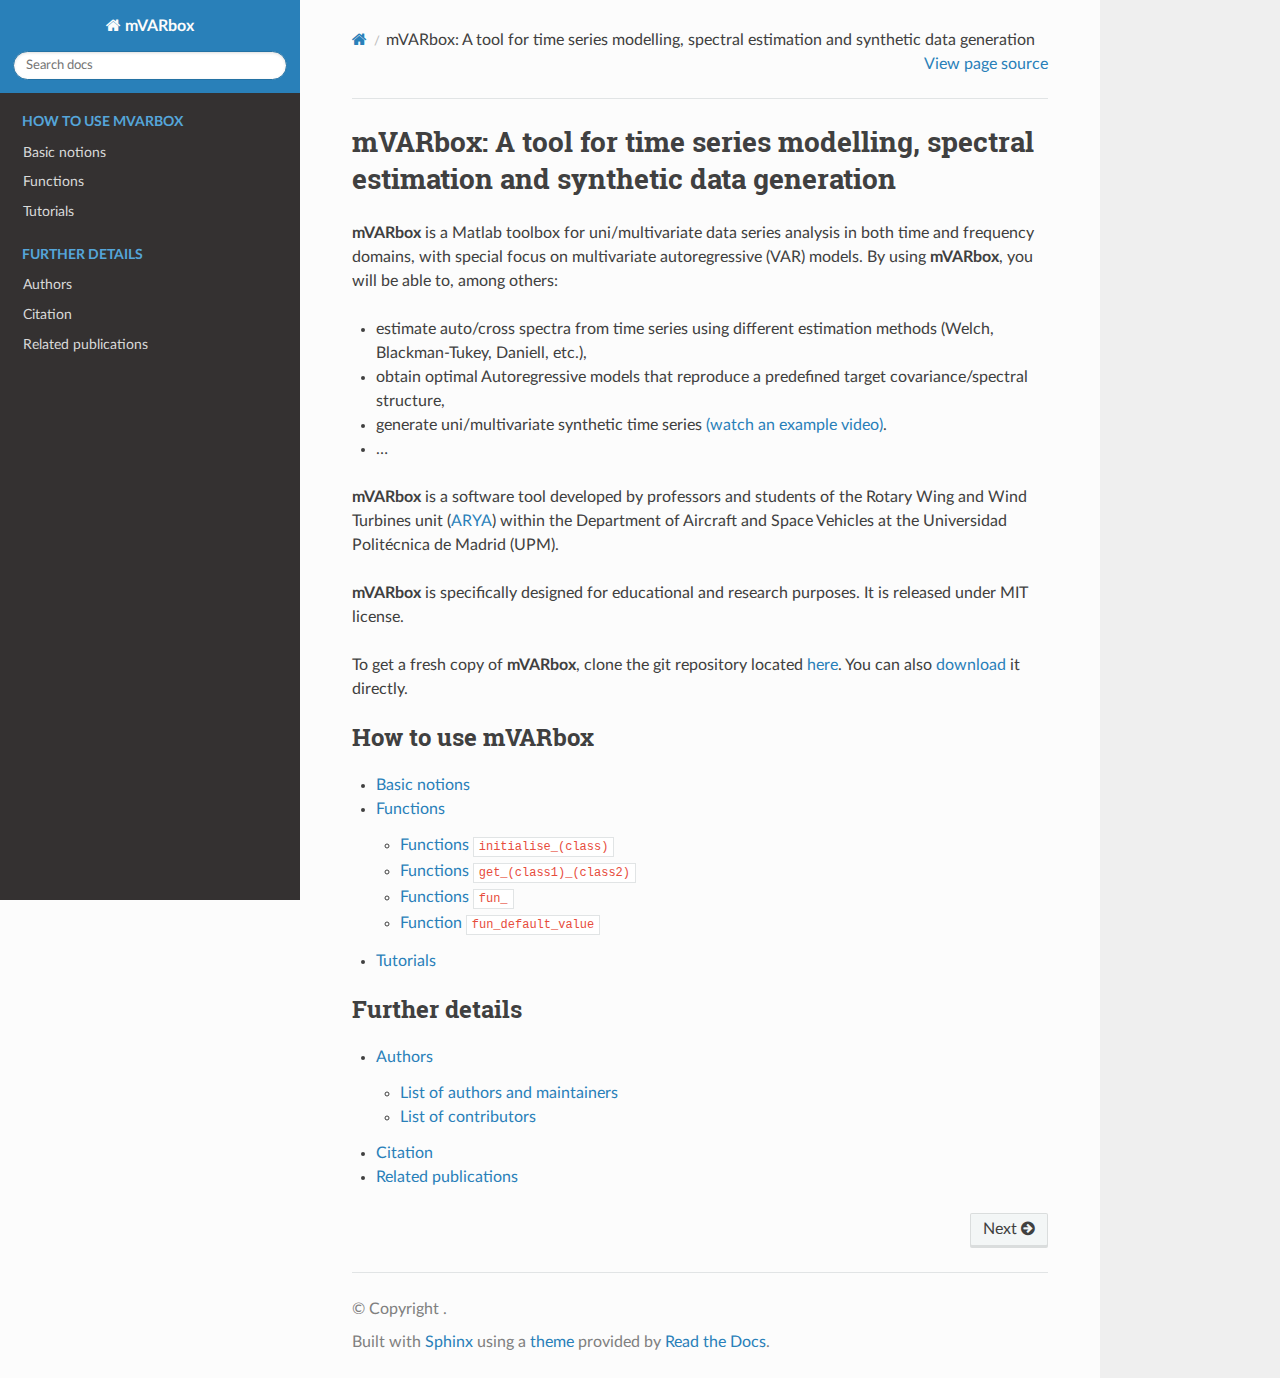
==== commit f1c3c8a9: "working on readthedocs" ====
--- a/docs/_build/html/index.html
+++ b/docs/_build/html/index.html
@@ -4,7 +4,7 @@
   <meta charset="utf-8" /><meta name="viewport" content="width=device-width, initial-scale=1" />
 
   <meta name="viewport" content="width=device-width, initial-scale=1.0" />
-  <title>mVARbox &mdash; mVARbox  documentation</title>
+  <title>mVARbox: A tool for time series modelling, spectral estimation and synthetic data generation &mdash; mVARbox  documentation</title>
       <link rel="stylesheet" type="text/css" href="_static/pygments.css?v=92fd9be5" />
       <link rel="stylesheet" type="text/css" href="_static/css/theme.css?v=19f00094" />
 
@@ -13,13 +13,15 @@
     <script src="_static/js/html5shiv.min.js"></script>
   <![endif]-->
   
+        <script src="_static/jquery.js?v=5d32c60e"></script>
+        <script src="_static/_sphinx_javascript_frameworks_compat.js?v=2cd50e6c"></script>
         <script src="_static/documentation_options.js?v=5929fcd5"></script>
         <script src="_static/doctools.js?v=9a2dae69"></script>
         <script src="_static/sphinx_highlight.js?v=dc90522c"></script>
     <script src="_static/js/theme.js"></script>
     <link rel="index" title="Index" href="genindex.html" />
     <link rel="search" title="Search" href="search.html" />
-    <link rel="next" title="mVARbox in a nutshell" href="nutshell.html" /> 
+    <link rel="next" title="Basic notions" href="basic_notions.html" /> 
 </head>
 
 <body class="wy-body-for-nav"> 
@@ -41,10 +43,17 @@
   </form>
 </div>
         </div><div class="wy-menu wy-menu-vertical" data-spy="affix" role="navigation" aria-label="Navigation menu">
-              <p class="caption" role="heading"><span class="caption-text">Contents:</span></p>
+              <p class="caption" role="heading"><span class="caption-text">How to use mVARbox</span></p>
 <ul>
-<li class="toctree-l1"><a class="reference internal" href="nutshell.html">mVARbox in a nutshell</a></li>
+<li class="toctree-l1"><a class="reference internal" href="basic_notions.html">Basic notions</a></li>
+<li class="toctree-l1"><a class="reference internal" href="functions.html">Functions</a></li>
 <li class="toctree-l1"><a class="reference internal" href="tutorials.html">Tutorials</a></li>
+</ul>
+<p class="caption" role="heading"><span class="caption-text">Further details</span></p>
+<ul>
+<li class="toctree-l1"><a class="reference internal" href="authors.html">Authors</a></li>
+<li class="toctree-l1"><a class="reference internal" href="citation.html">Citation</a></li>
+<li class="toctree-l1"><a class="reference internal" href="related_publications.html">Related publications</a></li>
 </ul>
 
         </div>
@@ -61,7 +70,7 @@
           <div role="navigation" aria-label="Page navigation">
   <ul class="wy-breadcrumbs">
       <li><a href="#" class="icon icon-home" aria-label="Home"></a></li>
-      <li class="breadcrumb-item active">mVARbox</li>
+      <li class="breadcrumb-item active">mVARbox: A tool for time series modelling, spectral estimation and synthetic data generation</li>
       <li class="wy-breadcrumbs-aside">
             <a href="_sources/index.rst.txt" rel="nofollow"> View page source</a>
       </li>
@@ -71,10 +80,8 @@
           <div role="main" class="document" itemscope="itemscope" itemtype="http://schema.org/Article">
            <div itemprop="articleBody">
              
-  <section id="mvarbox">
-<h1>mVARbox<a class="headerlink" href="#mvarbox" title="Link to this heading">¶</a></h1>
-<section id="a-tool-for-time-series-modelling-spectral-estimation-and-synthetic-data-generation">
-<h2>A tool for time series modelling, spectral estimation and synthetic data generation<a class="headerlink" href="#a-tool-for-time-series-modelling-spectral-estimation-and-synthetic-data-generation" title="Link to this heading">¶</a></h2>
+  <section id="mvarbox-a-tool-for-time-series-modelling-spectral-estimation-and-synthetic-data-generation">
+<h1>mVARbox: A tool for time series modelling, spectral estimation and synthetic data generation<a class="headerlink" href="#mvarbox-a-tool-for-time-series-modelling-spectral-estimation-and-synthetic-data-generation" title="Link to this heading"></a></h1>
 <p><strong>mVARbox</strong> is a Matlab toolbox for uni/multivariate data series analysis in both time and frequency domains, with special focus on multivariate autoregressive (VAR) models. By using <strong>mVARbox</strong>, you will be able to, among others:</p>
 <ul class="simple">
 <li><p>estimate auto/cross spectra from time series using different estimation methods (Welch, Blackman-Tukey, Daniell, etc.),</p></li>
@@ -86,23 +93,38 @@
 <p><strong>mVARbox</strong> is specifically designed for educational and research purposes. It is released under MIT license.</p>
 <p>To get a fresh copy of <strong>mVARbox</strong>, clone the git repository located <a class="reference external" href="https://github.com/arya-upm/mVARbox">here</a>. You can also <a class="reference external" href="https://github.com/arya-upm/mVARbox/archive/refs/heads/main.zip">download</a> it directly.</p>
 <div class="toctree-wrapper compound">
+<p class="caption" role="heading"><span class="caption-text">How to use mVARbox</span></p>
+<ul>
+<li class="toctree-l1"><a class="reference internal" href="basic_notions.html">Basic notions</a></li>
+<li class="toctree-l1"><a class="reference internal" href="functions.html">Functions</a><ul>
+<li class="toctree-l2"><a class="reference internal" href="functions.html#functions-initialise-class">Functions <code class="docutils literal notranslate"><span class="pre">initialise_(class)</span></code></a></li>
+<li class="toctree-l2"><a class="reference internal" href="functions.html#functions-get-class1-class2">Functions <code class="docutils literal notranslate"><span class="pre">get_(class1)_(class2)</span></code></a></li>
+<li class="toctree-l2"><a class="reference internal" href="functions.html#functions-fun">Functions <code class="docutils literal notranslate"><span class="pre">fun_</span></code></a></li>
+<li class="toctree-l2"><a class="reference internal" href="functions.html#function-fun-default-value">Function <code class="docutils literal notranslate"><span class="pre">fun_default_value</span></code></a></li>
+</ul>
+</li>
+<li class="toctree-l1"><a class="reference internal" href="tutorials.html">Tutorials</a></li>
+</ul>
 </div>
-</section>
-<section id="indices-and-tables">
-<h2>Indices and tables<a class="headerlink" href="#indices-and-tables" title="Link to this heading">¶</a></h2>
-<ul class="simple">
-<li><p><a class="reference internal" href="genindex.html"><span class="std std-ref">Index</span></a></p></li>
-<li><p><a class="reference internal" href="py-modindex.html"><span class="std std-ref">Module Index</span></a></p></li>
-<li><p><a class="reference internal" href="search.html"><span class="std std-ref">Search Page</span></a></p></li>
+<div class="toctree-wrapper compound">
+<p class="caption" role="heading"><span class="caption-text">Further details</span></p>
+<ul>
+<li class="toctree-l1"><a class="reference internal" href="authors.html">Authors</a><ul>
+<li class="toctree-l2"><a class="reference internal" href="authors.html#list-of-authors-and-maintainers">List of authors and maintainers</a></li>
+<li class="toctree-l2"><a class="reference internal" href="authors.html#list-of-contributors">List of contributors</a></li>
 </ul>
-</section>
+</li>
+<li class="toctree-l1"><a class="reference internal" href="citation.html">Citation</a></li>
+<li class="toctree-l1"><a class="reference internal" href="related_publications.html">Related publications</a></li>
+</ul>
+</div>
 </section>
 
 
            </div>
           </div>
           <footer><div class="rst-footer-buttons" role="navigation" aria-label="Footer">
-        <a href="nutshell.html" class="btn btn-neutral float-right" title="mVARbox in a nutshell" accesskey="n" rel="next">Next <span class="fa fa-arrow-circle-right" aria-hidden="true"></span></a>
+        <a href="basic_notions.html" class="btn btn-neutral float-right" title="Basic notions" accesskey="n" rel="next">Next <span class="fa fa-arrow-circle-right" aria-hidden="true"></span></a>
     </div>
 
   <hr/>
